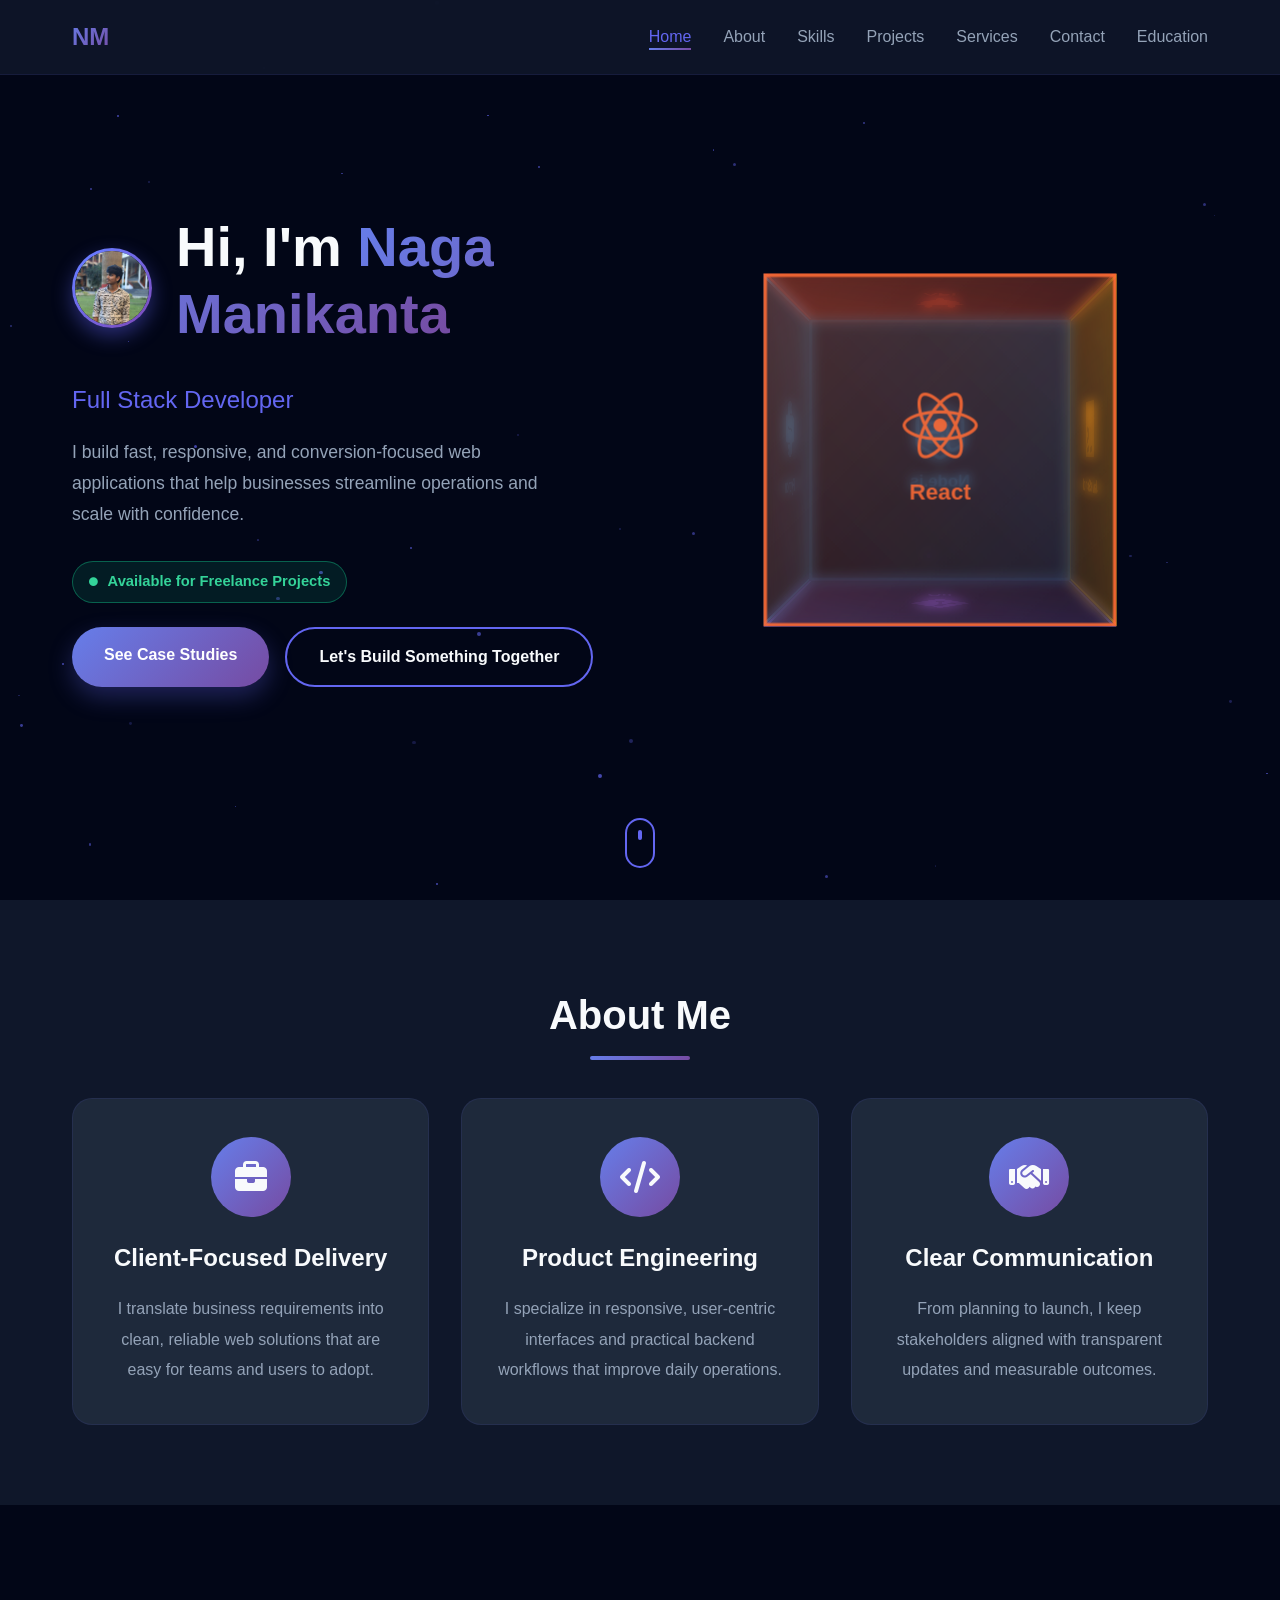
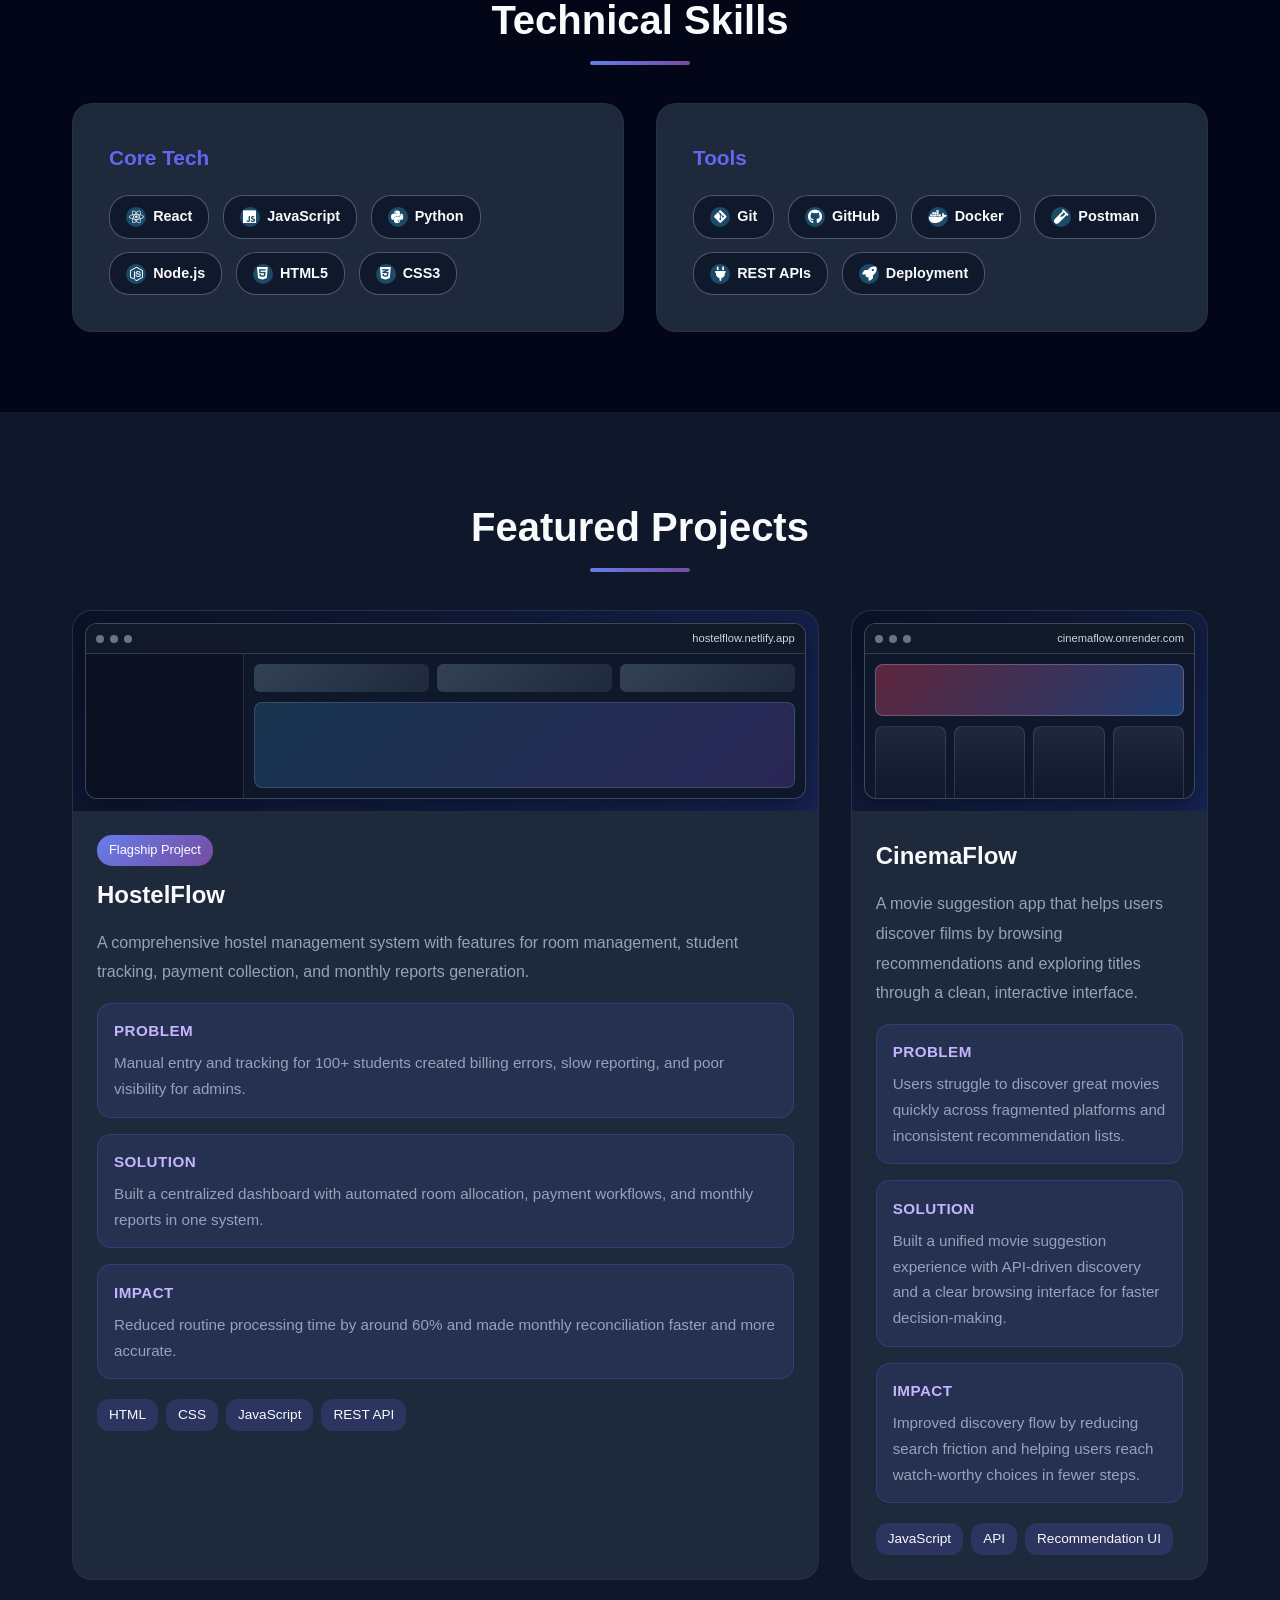
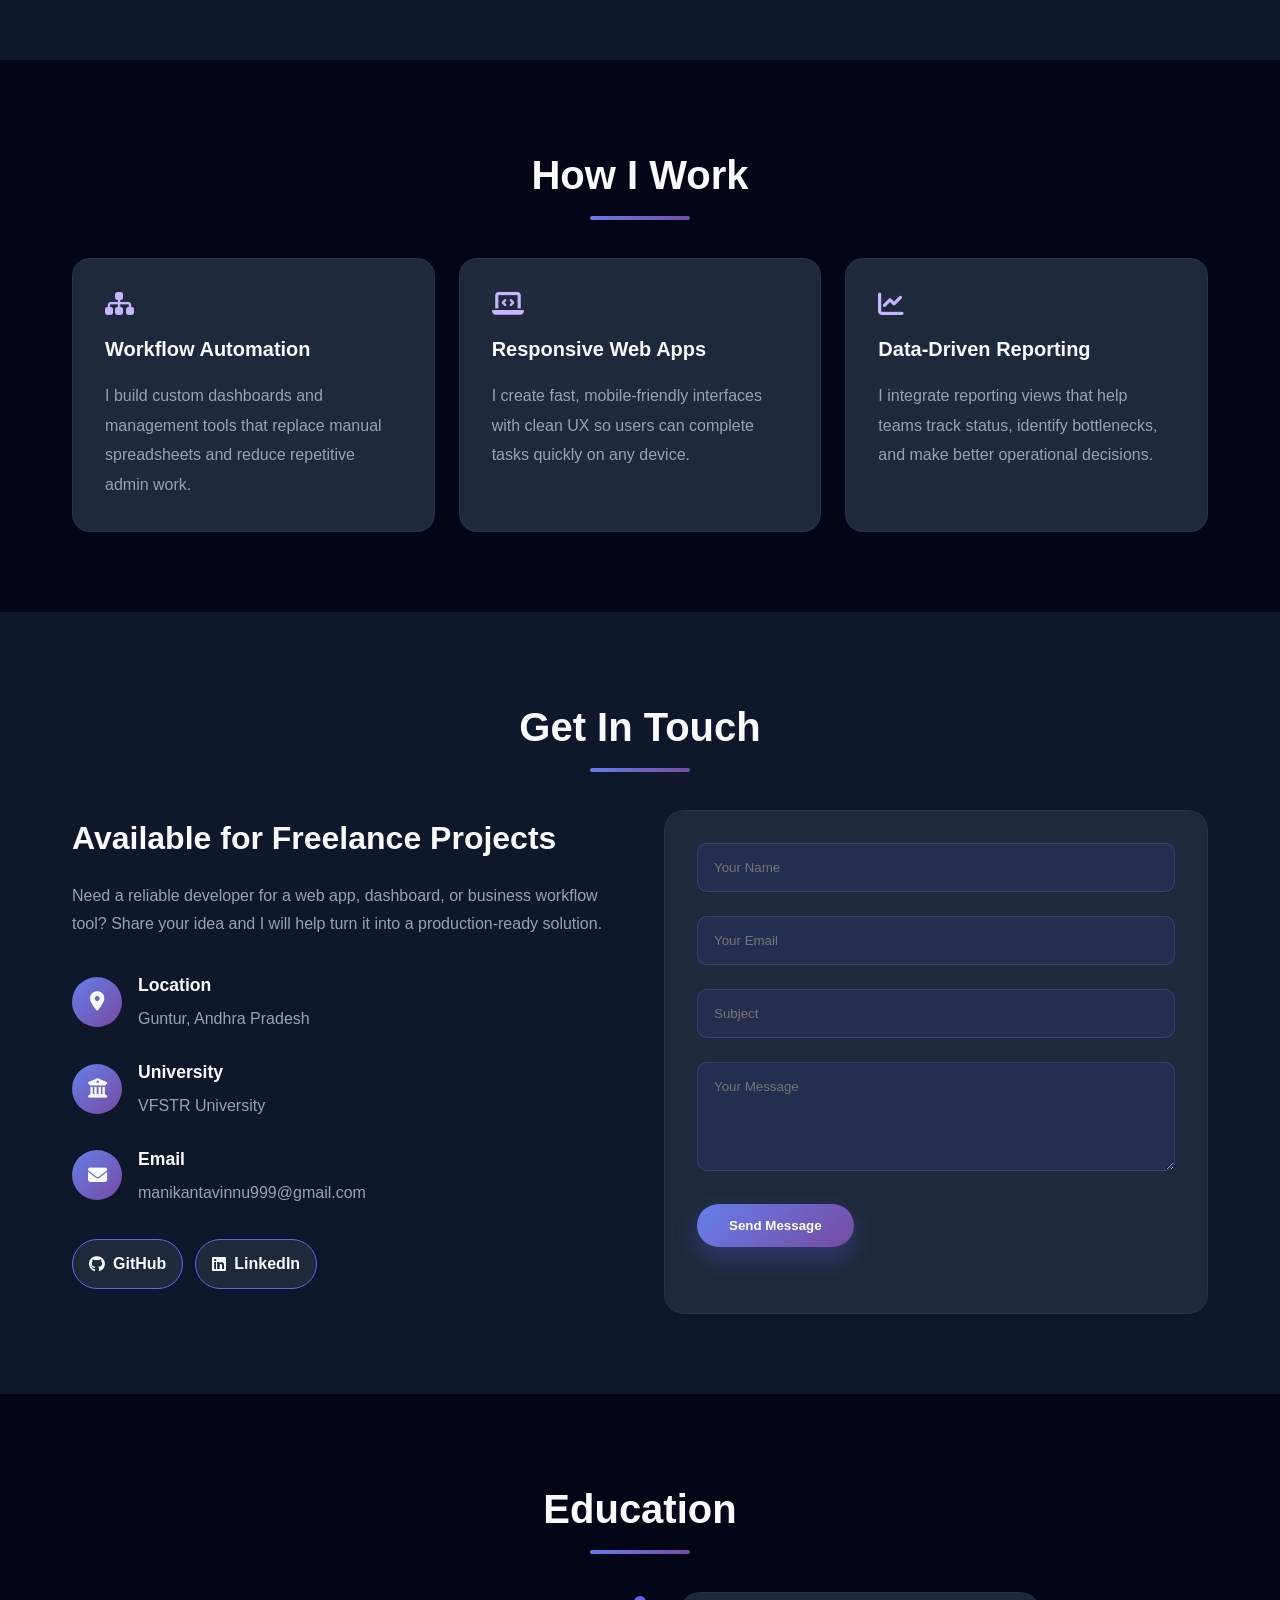
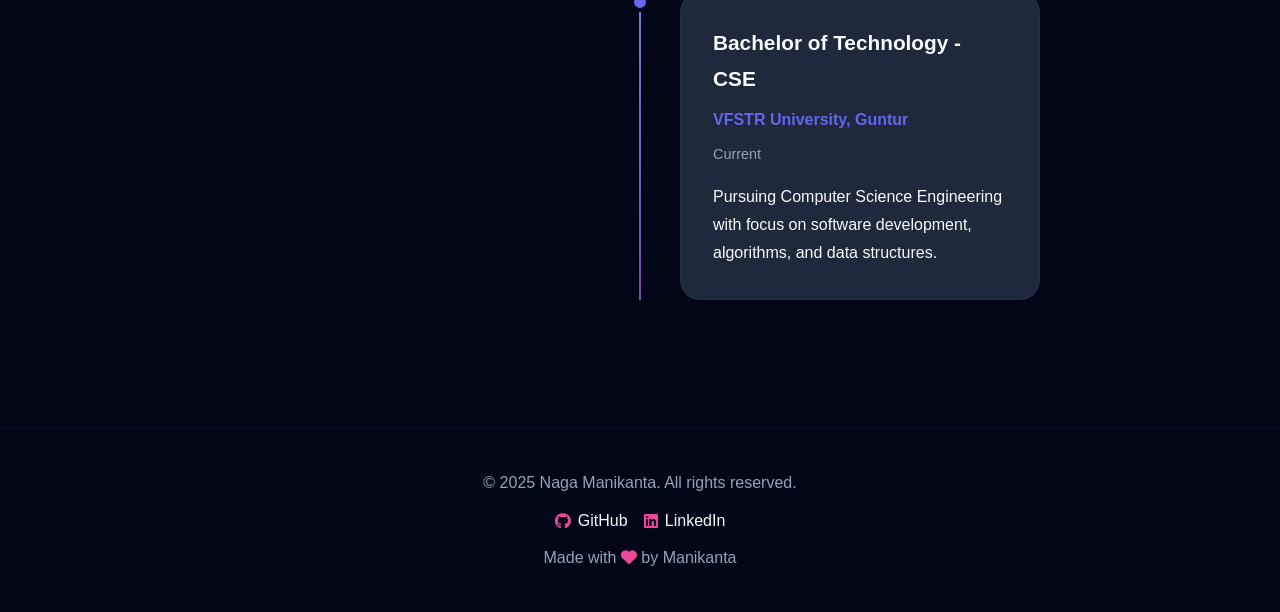
==== index.html @ 30051c1e "Polish logo branding and streamline education details" ====
<!DOCTYPE html>
<html lang="en">
<head>
    <meta charset="UTF-8">
    <meta name="viewport" content="width=device-width, initial-scale=1.0">
    <title>Naga Manikanta - Portfolio</title>
    <link rel="stylesheet" href="style.css">
    <link rel="stylesheet" href="https://cdnjs.cloudflare.com/ajax/libs/font-awesome/6.4.0/css/all.min.css">
</head>
<body>
    <!-- Navigation -->
    <nav class="navbar">
        <div class="nav-container">
            <div class="logo">
                <span class="logo-text">NM</span>
            </div>
            <ul class="nav-menu">
                <li><a href="#home" class="nav-link">Home</a></li>
                <li><a href="#about" class="nav-link">About</a></li>
                <li><a href="#skills" class="nav-link">Skills</a></li>
                <li><a href="#projects" class="nav-link">Projects</a></li>
                <li><a href="#services" class="nav-link">Services</a></li>
                <li><a href="#contact" class="nav-link">Contact</a></li>
                <li><a href="#education" class="nav-link">Education</a></li>
            </ul>
            <div class="hamburger">
                <span></span>
                <span></span>
                <span></span>
            </div>
        </div>
    </nav>

    <!-- Hero Section -->
    <section id="home" class="hero">
        <div class="hero-container">
            <div class="hero-content">
                <div class="hero-title-wrapper">
                    <img src="img prfl.jpg" alt="Naga Manikanta" class="profile-img-small">
                    <h1 class="hero-title" data-text="Hi, I'm Naga Manikanta">
                        Hi, I'm <span class="gradient-text">Naga Manikanta</span>
                    </h1>
                </div>
                <p class="hero-subtitle">Full Stack Developer</p>
                <p class="hero-description">
                    I build fast, responsive, and conversion-focused web applications that help businesses streamline operations and scale with confidence.
                </p>
                <div class="availability-pill">
                    <i class="fas fa-circle"></i>
                    <span>Available for Freelance Projects</span>
                </div>
                <div class="hero-buttons">
                    <a href="#projects" class="btn btn-primary">See Case Studies</a>
                    <a href="#contact" class="btn btn-secondary">Let's Build Something Together</a>
                </div>
            </div>
            <div class="hero-visual">
                <div class="floating-cube">
                    <div class="cube">
                        <div class="face front">
                            <i class="fab fa-react"></i>
                            <span>React</span>
                        </div>
                        <div class="face back">
                            <i class="fab fa-node-js"></i>
                            <span>Node.js</span>
                        </div>
                        <div class="face right">
                            <i class="fab fa-js"></i>
                            <span>JavaScript</span>
                        </div>
                        <div class="face left">
                            <i class="fab fa-python"></i>
                            <span>Python</span>
                        </div>
                        <div class="face top">
                            <i class="fas fa-plug"></i>
                            <span>API</span>
                        </div>
                        <div class="face bottom">
                            <i class="fab fa-git-alt"></i>
                            <span>Git</span>
                        </div>
                    </div>
                </div>
            </div>
        </div>
        <div class="scroll-indicator">
            <div class="mouse">
                <div class="wheel"></div>
            </div>
        </div>
    </section>

    <!-- About Section -->
    <section id="about" class="about">
        <div class="container">
            <h2 class="section-title">About Me</h2>
            <div class="about-content">
                <div class="about-card">
                    <div class="card-icon">
                        <i class="fas fa-briefcase"></i>
                    </div>
                    <h3>Client-Focused Delivery</h3>
                    <p>I translate business requirements into clean, reliable web solutions that are easy for teams and users to adopt.</p>
                </div>
                <div class="about-card">
                    <div class="card-icon">
                        <i class="fas fa-code"></i>
                    </div>
                    <h3>Product Engineering</h3>
                    <p>I specialize in responsive, user-centric interfaces and practical backend workflows that improve daily operations.</p>
                </div>
                <div class="about-card">
                    <div class="card-icon">
                        <i class="fas fa-handshake"></i>
                    </div>
                    <h3>Clear Communication</h3>
                    <p>From planning to launch, I keep stakeholders aligned with transparent updates and measurable outcomes.</p>
                </div>
            </div>
        </div>
    </section>

    <!-- Skills Section -->
    <section id="skills" class="skills">
        <div class="container">
            <h2 class="section-title">Technical Skills</h2>
            <div class="skills-grid">
                <div class="skill-category">
                    <h3 class="category-title">Core Tech</h3>
                    <div class="tech-tags skill-stack">
                        <span class="tech-tag"><i class="fab fa-react"></i> React</span>
                        <span class="tech-tag"><i class="fab fa-js"></i> JavaScript</span>
                        <span class="tech-tag"><i class="fab fa-python"></i> Python</span>
                        <span class="tech-tag"><i class="fab fa-node-js"></i> Node.js</span>
                        <span class="tech-tag"><i class="fab fa-html5"></i> HTML5</span>
                        <span class="tech-tag"><i class="fab fa-css3-alt"></i> CSS3</span>
                    </div>
                </div>

                <div class="skill-category">
                    <h3 class="category-title">Tools</h3>
                    <div class="tech-tags skill-stack">
                        <span class="tech-tag"><i class="fab fa-git-alt"></i> Git</span>
                        <span class="tech-tag"><i class="fab fa-github"></i> GitHub</span>
                        <span class="tech-tag"><i class="fab fa-docker"></i> Docker</span>
                        <span class="tech-tag"><i class="fas fa-vial"></i> Postman</span>
                        <span class="tech-tag"><i class="fas fa-plug"></i> REST APIs</span>
                        <span class="tech-tag"><i class="fas fa-rocket"></i> Deployment</span>
                    </div>
                </div>
            </div>
        </div>
    </section>

    <!-- Projects Section -->
    <section id="projects" class="projects">
        <div class="container">
            <h2 class="section-title">Featured Projects</h2>
            <div class="projects-grid">
                <!-- Main Project -->
                <div class="project-card featured">
                    <div class="project-image">
                        <div class="project-mockup hostelflow-mockup" aria-hidden="true">
                            <div class="mockup-topbar">
                                <span></span><span></span><span></span>
                                <div class="mockup-url">hostelflow.netlify.app</div>
                            </div>
                            <div class="mockup-body">
                                <div class="mockup-sidebar"></div>
                                <div class="mockup-content">
                                    <div class="mockup-cards-row">
                                        <div class="mockup-card"></div>
                                        <div class="mockup-card"></div>
                                        <div class="mockup-card"></div>
                                    </div>
                                    <div class="mockup-chart"></div>
                                </div>
                            </div>
                        </div>
                        <div class="project-overlay">
                            <a href="https://github.com/Manikaanta999/Hostelflow" target="_blank" rel="noopener noreferrer" class="project-link">
                                <i class="fab fa-github"></i> View Code
                            </a>
                            <a href="hostelflow-project.html" class="project-link">
                                <i class="fas fa-external-link-alt"></i> Project Page
                            </a>
                        </div>
                    </div>
                    <div class="project-content">
                        <span class="project-badge">Flagship Project</span>
                        <h3>HostelFlow</h3>
                        <p>A comprehensive hostel management system with features for room management, student tracking, payment collection, and monthly reports generation.</p>
                        <div class="case-study">
                            <div class="case-study-item">
                                <h4>Problem</h4>
                                <p>Manual entry and tracking for 100+ students created billing errors, slow reporting, and poor visibility for admins.</p>
                            </div>
                            <div class="case-study-item">
                                <h4>Solution</h4>
                                <p>Built a centralized dashboard with automated room allocation, payment workflows, and monthly reports in one system.</p>
                            </div>
                            <div class="case-study-item">
                                <h4>Impact</h4>
                                <p>Reduced routine processing time by around 60% and made monthly reconciliation faster and more accurate.</p>
                            </div>
                        </div>
                        <div class="project-tech">
                            <span>HTML</span>
                            <span>CSS</span>
                            <span>JavaScript</span>
                            <span>REST API</span>
                        </div>
                    </div>
                </div>

                <div class="project-card">
                    <div class="project-image">
                        <div class="project-mockup cinemaflow-mockup" aria-hidden="true">
                            <div class="mockup-topbar">
                                <span></span><span></span><span></span>
                                <div class="mockup-url">cinemaflow.onrender.com</div>
                            </div>
                            <div class="mockup-body movie-layout">
                                <div class="movie-banner"></div>
                                <div class="movie-grid">
                                    <div class="movie-tile"></div>
                                    <div class="movie-tile"></div>
                                    <div class="movie-tile"></div>
                                    <div class="movie-tile"></div>
                                </div>
                            </div>
                        </div>
                        <div class="project-overlay">
                            <a href="cinemaflow-project.html" class="project-link">
                                <i class="fas fa-external-link-alt"></i> Project Page
                            </a>
                        </div>
                    </div>
                    <div class="project-content">
                        <h3>CinemaFlow</h3>
                        <p>A movie suggestion app that helps users discover films by browsing recommendations and exploring titles through a clean, interactive interface.</p>
                            <div class="case-study">
                                <div class="case-study-item">
                                    <h4>Problem</h4>
                                    <p>Users struggle to discover great movies quickly across fragmented platforms and inconsistent recommendation lists.</p>
                                </div>
                                <div class="case-study-item">
                                    <h4>Solution</h4>
                                    <p>Built a unified movie suggestion experience with API-driven discovery and a clear browsing interface for faster decision-making.</p>
                                </div>
                                <div class="case-study-item">
                                    <h4>Impact</h4>
                                    <p>Improved discovery flow by reducing search friction and helping users reach watch-worthy choices in fewer steps.</p>
                                </div>
                            </div>
                        <div class="project-tech">
                            <span>JavaScript</span>
                            <span>API</span>
                            <span>Recommendation UI</span>
                        </div>
                    </div>
                </div>
            </div>
        </div>
    </section>

    <!-- Services Section -->
    <section id="services" class="services">
        <div class="container">
            <h2 class="section-title">How I Work</h2>
            <div class="services-grid">
                <div class="service-card">
                    <i class="fas fa-sitemap"></i>
                    <h3>Workflow Automation</h3>
                    <p>I build custom dashboards and management tools that replace manual spreadsheets and reduce repetitive admin work.</p>
                </div>
                <div class="service-card">
                    <i class="fas fa-laptop-code"></i>
                    <h3>Responsive Web Apps</h3>
                    <p>I create fast, mobile-friendly interfaces with clean UX so users can complete tasks quickly on any device.</p>
                </div>
                <div class="service-card">
                    <i class="fas fa-chart-line"></i>
                    <h3>Data-Driven Reporting</h3>
                    <p>I integrate reporting views that help teams track status, identify bottlenecks, and make better operational decisions.</p>
                </div>
            </div>
        </div>
    </section>

    <!-- Contact Section -->
    <section id="contact" class="contact">
        <div class="container">
            <h2 class="section-title">Get In Touch</h2>
            <div class="contact-content">
                <div class="contact-info">
                    <h3>Available for Freelance Projects</h3>
                    <p>Need a reliable developer for a web app, dashboard, or business workflow tool? Share your idea and I will help turn it into a production-ready solution.</p>
                    <div class="contact-items">
                        <div class="contact-item">
                            <i class="fas fa-map-marker-alt"></i>
                            <div>
                                <h4>Location</h4>
                                <p>Guntur, Andhra Pradesh</p>
                            </div>
                        </div>
                        <div class="contact-item">
                            <i class="fas fa-university"></i>
                            <div>
                                <h4>University</h4>
                                <p>VFSTR University</p>
                            </div>
                        </div>
                        <div class="contact-item">
                            <i class="fas fa-envelope"></i>
                            <div>
                                <h4>Email</h4>
                                <p>manikantavinnu999@gmail.com</p>
                            </div>
                        </div>
                    </div>
                    <div class="social-links">
                        <a href="https://github.com/Manikaanta999/" target="_blank" rel="noopener noreferrer" class="social-link" aria-label="GitHub profile">
                            <i class="fab fa-github"></i><span>GitHub</span>
                        </a>
                        <a href="https://www.linkedin.com/in/naga-manikanta-nallabothula-577647229/" target="_blank" rel="noopener noreferrer" class="social-link" aria-label="LinkedIn profile">
                            <i class="fab fa-linkedin"></i><span>LinkedIn</span>
                        </a>
                    </div>
                </div>
                <div class="contact-form">
                    <form id="contactForm">
                        <div class="form-group">
                            <input type="text" placeholder="Your Name" required>
                        </div>
                        <div class="form-group">
                            <input type="email" placeholder="Your Email" required>
                        </div>
                        <div class="form-group">
                            <input type="text" placeholder="Subject" required>
                        </div>
                        <div class="form-group">
                            <textarea placeholder="Your Message" rows="5" required></textarea>
                        </div>
                        <button type="submit" class="btn btn-primary">Send Message</button>
                        <p id="formStatus" class="form-status" aria-live="polite"></p>
                    </form>
                </div>
            </div>
        </div>
    </section>

    <!-- Education Section -->
    <section id="education" class="education">
        <div class="container">
            <h2 class="section-title">Education</h2>
            <div class="timeline">
                <div class="timeline-item">
                    <div class="timeline-dot"></div>
                    <div class="timeline-content">
                        <div class="timeline-card">
                            <h3>Bachelor of Technology - CSE</h3>
                            <h4>VFSTR University, Guntur</h4>
                            <p class="timeline-date">Current</p>
                            <p>Pursuing Computer Science Engineering with focus on software development, algorithms, and data structures.</p>
                        </div>
                    </div>
                </div>
            </div>
        </div>
    </section>

    <!-- Footer -->
    <footer class="footer">
        <div class="container">
            <p>&copy; 2025 Naga Manikanta. All rights reserved.</p>
            <div class="footer-links">
                <a href="https://github.com/Manikaanta999/" target="_blank" rel="noopener noreferrer" aria-label="GitHub profile">
                    <i class="fab fa-github"></i><span>GitHub</span>
                </a>
                <a href="https://www.linkedin.com/in/naga-manikanta-nallabothula-577647229/" target="_blank" rel="noopener noreferrer" aria-label="LinkedIn profile">
                    <i class="fab fa-linkedin"></i><span>LinkedIn</span>
                </a>
            </div>
            <p>Made with <i class="fas fa-heart"></i> by Manikanta</p>
        </div>
    </footer>

    <!-- Floating Particles Background -->
    <div class="particles" id="particles"></div>

    <script src="script.js"></script>
</body>
</html>
---- style.css ----
/* Reset and Base Styles */
* {
    margin: 0;
    padding: 0;
    box-sizing: border-box;
}

:root {
    --primary-color: #6366f1;
    --secondary-color: #8b5cf6;
    --accent-color: #ec4899;
    --bg-dark: #0f172a;
    --bg-darker: #020617;
    --text-light: #f8fafc;
    --text-gray: #94a3b8;
    --card-bg: #1e293b;
    --gradient: linear-gradient(135deg, #667eea 0%, #764ba2 100%);
}

html {
    scroll-behavior: smooth;
}

body {
    font-family: 'Segoe UI', Tahoma, Geneva, Verdana, sans-serif;
    background-color: var(--bg-darker);
    color: var(--text-light);
    line-height: 1.75;
    overflow-x: hidden;
}

.container {
    max-width: 1200px;
    margin: 0 auto;
    padding: 0 2rem;
}

/* Navigation */
.navbar {
    position: fixed;
    top: 0;
    left: 0;
    right: 0;
    background: rgba(15, 23, 42, 0.9);
    backdrop-filter: blur(10px);
    z-index: 1000;
    padding: 1rem 0;
    border-bottom: 1px solid rgba(99, 102, 241, 0.1);
}

.nav-container {
    max-width: 1200px;
    margin: 0 auto;
    padding: 0 2rem;
    display: flex;
    justify-content: space-between;
    align-items: center;
}

.logo {
    font-size: 1.5rem;
    font-weight: bold;
    cursor: pointer;
}

.logo-text {
    background: var(--gradient);
    -webkit-background-clip: text;
    -webkit-text-fill-color: transparent;
    background-clip: text;
    transition: filter 0.3s ease, transform 0.3s ease;
    display: inline-block;
}

.logo:hover .logo-text {
    transform: translateY(-1px) scale(1.04);
    filter: drop-shadow(0 6px 14px rgba(99, 102, 241, 0.35));
}

.nav-menu {
    display: flex;
    list-style: none;
    gap: 2rem;
}

.nav-link {
    color: var(--text-gray);
    text-decoration: none;
    font-weight: 500;
    transition: color 0.3s;
    position: relative;
}

.nav-link::after {
    content: '';
    position: absolute;
    bottom: -5px;
    left: 0;
    width: 0;
    height: 2px;
    background: var(--gradient);
    transition: width 0.3s;
}

.nav-link:hover {
    color: var(--text-light);
}

.nav-link:hover::after {
    width: 100%;
}

.hamburger {
    display: none;
    flex-direction: column;
    cursor: pointer;
    gap: 5px;
}

.hamburger span {
    width: 25px;
    height: 3px;
    background: var(--text-light);
    transition: 0.3s;
}

/* Hero Section */
.hero {
    min-height: 100vh;
    display: flex;
    align-items: center;
    justify-content: center;
    padding-top: 80px;
    position: relative;
}

.hero-container {
    display: grid;
    grid-template-columns: 1fr 1fr;
    gap: 4rem;
    align-items: center;
    max-width: 1200px;
    margin: 0 auto;
    padding: 0 2rem;
}

.hero-content {
    z-index: 1;
}

.hero-title {
    font-size: 3.5rem;
    font-weight: 800;
    line-height: 1.2;
    margin-bottom: 1rem;
}

.gradient-text {
    background: var(--gradient);
    -webkit-background-clip: text;
    -webkit-text-fill-color: transparent;
    background-clip: text;
}

.hero-subtitle {
    font-size: 1.5rem;
    color: var(--primary-color);
    margin-bottom: 1rem;
}

.hero-description {
    font-size: 1.1rem;
    color: var(--text-gray);
    margin-bottom: 2rem;
    max-width: 500px;
}

.availability-pill {
    display: inline-flex;
    align-items: center;
    gap: 0.6rem;
    padding: 0.45rem 1rem;
    border-radius: 999px;
    border: 1px solid rgba(16, 185, 129, 0.45);
    background: rgba(16, 185, 129, 0.12);
    color: #34d399;
    font-size: 0.92rem;
    font-weight: 600;
    margin-bottom: 1.5rem;
}

.availability-pill i {
    font-size: 0.55rem;
}

.hero-buttons {
    display: flex;
    gap: 1rem;
}

.btn {
    padding: 0.875rem 2rem;
    border-radius: 50px;
    text-decoration: none;
    font-weight: 600;
    transition: all 0.3s;
    display: inline-block;
    border: none;
    cursor: pointer;
}

.btn-primary {
    background: var(--gradient);
    color: white;
    box-shadow: 0 10px 25px rgba(99, 102, 241, 0.3);
}

.btn-primary:hover {
    transform: translateY(-2px);
    box-shadow: 0 15px 35px rgba(99, 102, 241, 0.4);
}

.btn-secondary {
    background: transparent;
    color: var(--text-light);
    border: 2px solid var(--primary-color);
}

.btn-secondary:hover {
    background: var(--primary-color);
    transform: translateY(-2px);
}

/* Small Profile Image beside name */
.hero-title-wrapper {
    display: flex;
    align-items: center;
    gap: 1.5rem;
    margin-bottom: 1rem;
}

.profile-img-small {
    width: 80px;
    height: 80px;
    border-radius: 50%;
    border: 3px solid transparent;
    background: linear-gradient(var(--bg-darker), var(--bg-darker)) padding-box,
                linear-gradient(135deg, #667eea 0%, #764ba2 100%) border-box;
    box-shadow: 0 8px 20px rgba(99, 102, 241, 0.4);
    object-fit: cover;
    object-position: center;
    /* Image quality enhancement */
    image-rendering: -webkit-optimize-contrast;
    -webkit-backface-visibility: hidden;
    backface-visibility: hidden;
    filter: contrast(1.1) brightness(1.05) saturate(1.1);
    flex-shrink: 0;
}

/* 3D Cube Animation */
.hero-visual {
    display: flex;
    justify-content: center;
    align-items: center;
    position: relative;
    flex-direction: column;
}

.floating-cube {
    perspective: 1000px;
    width: 300px;
    height: 300px;
}

.cube {
    width: 100%;
    height: 100%;
    position: relative;
    transform-style: preserve-3d;
    animation: rotateCube 20s infinite linear;
}

.face {
    position: absolute;
    width: 300px;
    height: 300px;
    border: 3px solid;
    backdrop-filter: blur(5px);
    display: flex;
    flex-direction: column;
    align-items: center;
    justify-content: center;
    font-size: 3rem;
    opacity: 0.9;
    gap: 0.5rem;
}

.face i {
    font-size: 4rem;
}

.face span {
    font-size: 1.2rem;
    font-weight: 600;
}

/* Colorful cube faces */
.front {
    transform: rotateY(0deg) translateZ(150px);
    background: linear-gradient(135deg, rgba(255, 107, 53, 0.3), rgba(255, 107, 53, 0.1));
    border-color: #ff6b35;
    color: #ff6b35;
}

.back {
    transform: rotateY(180deg) translateZ(150px);
    background: linear-gradient(135deg, rgba(41, 128, 185, 0.3), rgba(41, 128, 185, 0.1));
    border-color: #2980b9;
    color: #3498db;
}

.right {
    transform: rotateY(90deg) translateZ(150px);
    background: linear-gradient(135deg, rgba(241, 196, 15, 0.3), rgba(241, 196, 15, 0.1));
    border-color: #f1c40f;
    color: #f39c12;
}

.left {
    transform: rotateY(-90deg) translateZ(150px);
    background: linear-gradient(135deg, rgba(52, 152, 219, 0.3), rgba(52, 152, 219, 0.1));
    border-color: #3498db;
    color: #2980b9;
}

.top {
    transform: rotateX(90deg) translateZ(150px);
    background: linear-gradient(135deg, rgba(231, 76, 60, 0.3), rgba(231, 76, 60, 0.1));
    border-color: #e74c3c;
    color: #c0392b;
}

.bottom {
    transform: rotateX(-90deg) translateZ(150px);
    background: linear-gradient(135deg, rgba(99, 102, 241, 0.3), rgba(99, 102, 241, 0.1));
    border-color: #6366f1;
    color: #8b5cf6;
}

@keyframes rotateCube {
    from { transform: rotateX(0deg) rotateY(0deg); }
    to { transform: rotateX(360deg) rotateY(360deg); }
}

/* Scroll Indicator */
.scroll-indicator {
    position: absolute;
    bottom: 2rem;
    left: 50%;
    transform: translateX(-50%);
    z-index: 1;
}

.mouse {
    width: 30px;
    height: 50px;
    border: 2px solid var(--primary-color);
    border-radius: 20px;
    position: relative;
}

.wheel {
    width: 4px;
    height: 10px;
    background: var(--primary-color);
    border-radius: 2px;
    position: absolute;
    top: 10px;
    left: 50%;
    transform: translateX(-50%);
    animation: scroll 1.5s infinite;
}

@keyframes scroll {
    0%, 100% { opacity: 0; top: 10px; }
    50% { opacity: 1; top: 20px; }
}

/* Section Styles */
section {
    padding: 5rem 0;
    scroll-margin-top: 95px;
}

.section-title {
    font-size: 2.5rem;
    text-align: center;
    margin-bottom: 3rem;
    position: relative;
}

.section-title::after {
    content: '';
    position: absolute;
    bottom: -10px;
    left: 50%;
    transform: translateX(-50%);
    width: 100px;
    height: 4px;
    background: var(--gradient);
    border-radius: 2px;
}

/* About Section */
.about {
    background: var(--bg-dark);
}

.about-content {
    display: grid;
    grid-template-columns: repeat(auto-fit, minmax(280px, 1fr));
    gap: 2rem;
}

.about-card {
    background: var(--card-bg);
    padding: 2.4rem 2.2rem;
    border-radius: 20px;
    text-align: center;
    transition: transform 0.3s, box-shadow 0.3s;
    border: 1px solid rgba(99, 102, 241, 0.1);
}

.about-card:hover {
    transform: translateY(-10px);
    box-shadow: 0 20px 40px rgba(99, 102, 241, 0.2);
}

.card-icon {
    width: 80px;
    height: 80px;
    margin: 0 auto 1.5rem;
    background: var(--gradient);
    border-radius: 50%;
    display: flex;
    align-items: center;
    justify-content: center;
    font-size: 2rem;
}

.about-card h3 {
    font-size: 1.5rem;
    margin-bottom: 1.2rem;
    line-height: 1.4;
}

.about-card p {
    color: var(--text-gray);
    line-height: 1.9;
}

/* Skills Section */
.skills-grid {
    display: grid;
    grid-template-columns: repeat(auto-fit, minmax(300px, 1fr));
    gap: 2rem;
}

.skill-category {
    background: var(--card-bg);
    padding: 2.25rem;
    border-radius: 20px;
    border: 1px solid rgba(99, 102, 241, 0.1);
}

.category-title {
    font-size: 1.3rem;
    margin-bottom: 1.2rem;
    color: var(--primary-color);
}

.skill-item {
    margin-bottom: 1.5rem;
}

.skill-info {
    display: flex;
    justify-content: space-between;
    margin-bottom: 0.5rem;
    font-size: 0.95rem;
}

.skill-bar {
    height: 8px;
    background: rgba(99, 102, 241, 0.2);
    border-radius: 10px;
    overflow: hidden;
}

.skill-progress {
    height: 100%;
    background: var(--gradient);
    border-radius: 10px;
    transition: width 1s ease;
}

.skill-stack {
    margin-top: 0;
}

.tech-tags {
    display: flex;
    flex-wrap: wrap;
    gap: 0.85rem;
    margin-top: 1rem;
}

.tech-tag {
    padding: 0.5rem 1rem;
    background: rgba(15, 23, 42, 0.88);
    border: 1px solid rgba(148, 163, 184, 0.45);
    border-radius: 20px;
    display: inline-flex;
    align-items: center;
    gap: 0.45rem;
    font-size: 0.9rem;
    color: #f8fafc;
    font-weight: 600;
}

.tech-tag i {
    color: #ffffff;
    width: 1.25rem;
    height: 1.25rem;
    display: inline-flex;
    align-items: center;
    justify-content: center;
    border-radius: 999px;
    background: rgba(56, 189, 248, 0.3);
}

/* Projects Section */
.projects {
    background: var(--bg-dark);
}

.projects-grid {
    display: grid;
    grid-template-columns: repeat(auto-fit, minmax(300px, 1fr));
    gap: 2rem;
}

.project-card {
    background: var(--card-bg);
    border-radius: 20px;
    overflow: hidden;
    transition: transform 0.3s, box-shadow 0.3s;
    border: 1px solid rgba(99, 102, 241, 0.1);
}

.project-card.featured {
    grid-column: span 2;
}

.project-card:hover {
    transform: translateY(-10px);
    box-shadow: 0 20px 40px rgba(99, 102, 241, 0.3);
}

.project-image {
    height: 200px;
    background: linear-gradient(145deg, #0b1224 0%, #172554 100%);
    position: relative;
    overflow: hidden;
}

.project-mockup {
    position: absolute;
    inset: 12px;
    border-radius: 12px;
    overflow: hidden;
    border: 1px solid rgba(148, 163, 184, 0.35);
    background: #0f172a;
    box-shadow: 0 10px 24px rgba(2, 6, 23, 0.45);
}

.mockup-topbar {
    height: 30px;
    background: #111827;
    border-bottom: 1px solid rgba(148, 163, 184, 0.25);
    display: flex;
    align-items: center;
    gap: 6px;
    padding: 0 10px;
}

.mockup-topbar span {
    width: 8px;
    height: 8px;
    border-radius: 50%;
    background: #64748b;
}

.mockup-url {
    margin-left: auto;
    font-size: 0.7rem;
    color: #cbd5e1;
}

.mockup-body {
    height: calc(100% - 30px);
    display: flex;
}

.mockup-sidebar {
    width: 22%;
    background: #0b1120;
    border-right: 1px solid rgba(148, 163, 184, 0.2);
}

.mockup-content {
    flex: 1;
    padding: 10px;
}

.mockup-cards-row {
    display: grid;
    grid-template-columns: repeat(3, 1fr);
    gap: 8px;
    margin-bottom: 10px;
}

.mockup-card {
    height: 28px;
    border-radius: 6px;
    background: linear-gradient(135deg, #334155, #1e293b);
}

.mockup-chart {
    height: calc(100% - 38px);
    border-radius: 8px;
    background: linear-gradient(135deg, rgba(56, 189, 248, 0.18), rgba(139, 92, 246, 0.22));
    border: 1px solid rgba(148, 163, 184, 0.25);
}

.movie-layout {
    display: block;
    padding: 10px;
}

.movie-banner {
    height: 52px;
    border-radius: 8px;
    margin-bottom: 10px;
    background: linear-gradient(135deg, rgba(244, 63, 94, 0.35), rgba(59, 130, 246, 0.35));
    border: 1px solid rgba(248, 250, 252, 0.22);
}

.movie-grid {
    display: grid;
    grid-template-columns: repeat(4, 1fr);
    gap: 8px;
}

.movie-tile {
    height: 78px;
    border-radius: 8px;
    background: linear-gradient(180deg, #1e293b, #0f172a);
    border: 1px solid rgba(148, 163, 184, 0.2);
}

.project-overlay {
    position: absolute;
    inset: 0;
    background: rgba(0, 0, 0, 0.8);
    display: flex;
    align-items: center;
    justify-content: center;
    gap: 1rem;
    opacity: 0;
    transition: opacity 0.3s;
}

.project-card:hover .project-overlay {
    opacity: 1;
}

.project-link {
    padding: 0.75rem 1.5rem;
    background: var(--primary-color);
    color: white;
    text-decoration: none;
    border-radius: 25px;
    font-size: 0.9rem;
    transition: transform 0.3s;
}

.project-link:hover {
    transform: scale(1.05);
}

.project-content {
    padding: 1.5rem;
}

.project-badge {
    display: inline-block;
    padding: 0.25rem 0.75rem;
    background: var(--gradient);
    color: white;
    border-radius: 15px;
    font-size: 0.8rem;
    margin-bottom: 0.5rem;
}

.project-content h3 {
    font-size: 1.5rem;
    margin-bottom: 0.75rem;
}

.project-content p {
    color: var(--text-gray);
    margin-bottom: 1rem;
    line-height: 1.85;
}

.case-study {
    display: grid;
    gap: 1rem;
    margin-bottom: 1.25rem;
}

.case-study-item {
    background: rgba(99, 102, 241, 0.12);
    border: 1px solid rgba(99, 102, 241, 0.24);
    border-radius: 14px;
    padding: 0.9rem 1rem;
}

.case-study-item h4 {
    font-size: 0.95rem;
    letter-spacing: 0.03em;
    text-transform: uppercase;
    margin-bottom: 0.35rem;
    color: #c4b5fd;
}

.case-study-item p {
    margin-bottom: 0;
    font-size: 0.95rem;
    line-height: 1.7;
}

/* Services Section */
.services {
    background: var(--bg-darker);
}

.services-grid {
    display: grid;
    grid-template-columns: repeat(auto-fit, minmax(260px, 1fr));
    gap: 1.5rem;
}

.service-card {
    background: var(--card-bg);
    border: 1px solid rgba(99, 102, 241, 0.14);
    border-radius: 18px;
    padding: 2rem;
    transition: transform 0.3s, box-shadow 0.3s;
}

.service-card:hover {
    transform: translateY(-8px);
    box-shadow: 0 16px 30px rgba(99, 102, 241, 0.2);
}

.service-card i {
    font-size: 1.6rem;
    color: #c4b5fd;
    margin-bottom: 1rem;
}

.service-card h3 {
    margin-bottom: 0.85rem;
    font-size: 1.25rem;
}

.service-card p {
    color: var(--text-gray);
    line-height: 1.85;
}

.project-tech {
    display: flex;
    flex-wrap: wrap;
    gap: 0.5rem;
}

.project-tech span {
    padding: 0.25rem 0.75rem;
    background: rgba(99, 102, 241, 0.2);
    border-radius: 12px;
    font-size: 0.85rem;
}

/* Education Section */
.timeline {
    position: relative;
    max-width: 800px;
    margin: 0 auto;
}

.timeline::before {
    content: '';
    position: absolute;
    left: 50%;
    transform: translateX(-50%);
    width: 2px;
    height: 100%;
    background: var(--gradient);
}

.timeline-item {
    position: relative;
    margin-bottom: 3rem;
}

.timeline-dot {
    position: absolute;
    left: 50%;
    transform: translateX(-50%);
    width: 20px;
    height: 20px;
    background: var(--primary-color);
    border: 4px solid var(--bg-darker);
    border-radius: 50%;
    z-index: 1;
}

.timeline-content {
    width: calc(50% - 40px);
}

.timeline-item:nth-child(odd) .timeline-content {
    margin-left: auto;
}

.timeline-card {
    background: var(--card-bg);
    padding: 2rem;
    border-radius: 20px;
    border: 1px solid rgba(99, 102, 241, 0.1);
    transition: transform 0.3s;
}

.timeline-card:hover {
    transform: translateX(-10px);
}

.timeline-item:nth-child(odd) .timeline-card:hover {
    transform: translateX(10px);
}

.timeline-card h3 {
    font-size: 1.3rem;
    margin-bottom: 0.5rem;
}

.timeline-card h4 {
    color: var(--primary-color);
    margin-bottom: 0.5rem;
}

.timeline-date {
    color: var(--text-gray);
    font-size: 0.9rem;
    margin-bottom: 1rem;
}

/* Contact Section */
.contact {
    background: var(--bg-dark);
}

.contact-content {
    display: grid;
    grid-template-columns: 1fr 1fr;
    gap: 3rem;
}

.contact-info h3 {
    font-size: 2rem;
    margin-bottom: 1rem;
}

.contact-info p {
    color: var(--text-gray);
    margin-bottom: 2rem;
}

.contact-items {
    margin-bottom: 2rem;
}

.contact-item {
    display: flex;
    align-items: center;
    gap: 1rem;
    margin-bottom: 1.5rem;
}

.contact-item i {
    width: 50px;
    height: 50px;
    background: var(--gradient);
    border-radius: 50%;
    display: flex;
    align-items: center;
    justify-content: center;
    font-size: 1.2rem;
}

.contact-item h4 {
    font-size: 1.1rem;
    margin-bottom: 0.25rem;
}

.contact-item p {
    color: var(--text-gray);
    margin: 0;
}

.social-links {
    display: flex;
    gap: 0.75rem;
    flex-wrap: wrap;
}

.social-link {
    min-width: 50px;
    height: 50px;
    padding: 0 1rem;
    background: var(--card-bg);
    border: 1px solid var(--primary-color);
    border-radius: 999px;
    display: flex;
    align-items: center;
    justify-content: center;
    gap: 0.5rem;
    color: var(--text-light);
    font-size: 1rem;
    text-decoration: none;
    font-weight: 600;
    transition: all 0.3s;
}

.social-link:hover {
    background: var(--gradient);
    transform: translateY(-5px);
}

.contact-form {
    background: var(--card-bg);
    padding: 2rem;
    border-radius: 20px;
    border: 1px solid rgba(99, 102, 241, 0.1);
}

.form-status {
    min-height: 1.2rem;
    margin-top: 0.9rem;
    color: #34d399;
    font-size: 0.9rem;
    font-weight: 600;
}

.form-group {
    margin-bottom: 1.5rem;
}

.form-group input,
.form-group textarea {
    width: 100%;
    padding: 1rem;
    background: rgba(99, 102, 241, 0.1);
    border: 1px solid rgba(99, 102, 241, 0.3);
    border-radius: 10px;
    color: var(--text-light);
    font-family: inherit;
    transition: border-color 0.3s;
}

.form-group input:focus,
.form-group textarea:focus {
    outline: none;
    border-color: var(--primary-color);
}

.form-group textarea {
    resize: vertical;
}

/* Footer */
.footer {
    background: var(--bg-darker);
    padding: 2rem 0;
    text-align: center;
    border-top: 1px solid rgba(99, 102, 241, 0.1);
}

.footer p {
    color: var(--text-gray);
    margin: 0.5rem 0;
}

.footer-links {
    display: flex;
    justify-content: center;
    gap: 1rem;
    margin: 0.65rem 0 0.35rem;
}

.footer-links a {
    color: var(--text-light);
    text-decoration: none;
    border-bottom: 1px solid transparent;
    transition: border-color 0.3s, color 0.3s;
    display: inline-flex;
    align-items: center;
    gap: 0.45rem;
}

.footer-links a i {
    font-size: 1rem;
}

.footer-links a:hover {
    color: #c4b5fd;
    border-color: #c4b5fd;
}

.footer i {
    color: var(--accent-color);
}

/* Particles Background */
.particles {
    position: fixed;
    top: 0;
    left: 0;
    width: 100%;
    height: 100%;
    pointer-events: none;
    z-index: -1;
}

/* Project Showcase Pages */
.project-page-body {
    min-height: 100vh;
    background: var(--bg-darker);
}

.project-page {
    padding: 4rem 0;
}

.back-link {
    color: var(--text-gray);
    text-decoration: none;
    font-weight: 600;
    display: inline-flex;
    align-items: center;
    gap: 0.45rem;
    margin-bottom: 1.25rem;
}

.back-link:hover {
    color: var(--text-light);
}

.project-page-header {
    background: var(--card-bg);
    border: 1px solid rgba(99, 102, 241, 0.2);
    border-radius: 18px;
    padding: 2rem;
    margin-bottom: 1.5rem;
}

.project-page-header h1 {
    font-size: 2rem;
    margin-bottom: 0.75rem;
}

.project-page-header p {
    color: var(--text-gray);
    margin-bottom: 1.25rem;
}

.project-page-actions {
    display: flex;
    gap: 0.8rem;
    flex-wrap: wrap;
}

.live-preview-card {
    background: var(--card-bg);
    border: 1px solid rgba(99, 102, 241, 0.2);
    border-radius: 18px;
    overflow: hidden;
}

.preview-title {
    padding: 0.9rem 1rem;
    background: rgba(99, 102, 241, 0.2);
    border-bottom: 1px solid rgba(99, 102, 241, 0.2);
    font-weight: 600;
}

.live-preview-frame {
    width: 100%;
    height: 70vh;
    border: 0;
    background: #fff;
}

.preview-note {
    color: var(--text-gray);
    padding: 0.9rem 1rem 1rem;
    margin: 0;
    font-size: 0.92rem;
}

/* Responsive Design */
@media (max-width: 768px) {
    .hamburger {
        display: flex;
    }

    .nav-menu {
        position: fixed;
        left: -100%;
        top: 70px;
        flex-direction: column;
        background: rgba(15, 23, 42, 0.98);
        width: 100%;
        text-align: center;
        transition: 0.3s;
        padding: 2rem;
    }

    .nav-menu.active {
        left: 0;
    }

    .hero-container {
        grid-template-columns: 1fr;
        text-align: center;
    }

    .hero-title {
        font-size: 2.5rem;
    }

    .hero-visual {
        order: -1;
        margin-bottom: 2rem;
    }

    .profile-img-static {
        width: 250px;
        height: 250px;
    }

    .project-card.featured {
        grid-column: span 1;
    }

    .case-study {
        gap: 0.75rem;
    }

    .service-card {
        padding: 1.6rem;
    }

    .timeline::before {
        left: 20px;
    }

    .timeline-dot {
        left: 20px;
    }

    .timeline-content {
        width: calc(100% - 60px);
        margin-left: 60px !important;
    }

    .contact-content {
        grid-template-columns: 1fr;
    }

    .live-preview-frame {
        height: 65vh;
    }
}

@media (max-width: 480px) {
    .hero-title {
        font-size: 2rem;
    }

    .section-title {
        font-size: 2rem;
    }

    .hero-buttons {
        flex-direction: column;
    }

    .footer-links {
        flex-direction: column;
        gap: 0.35rem;
    }
}
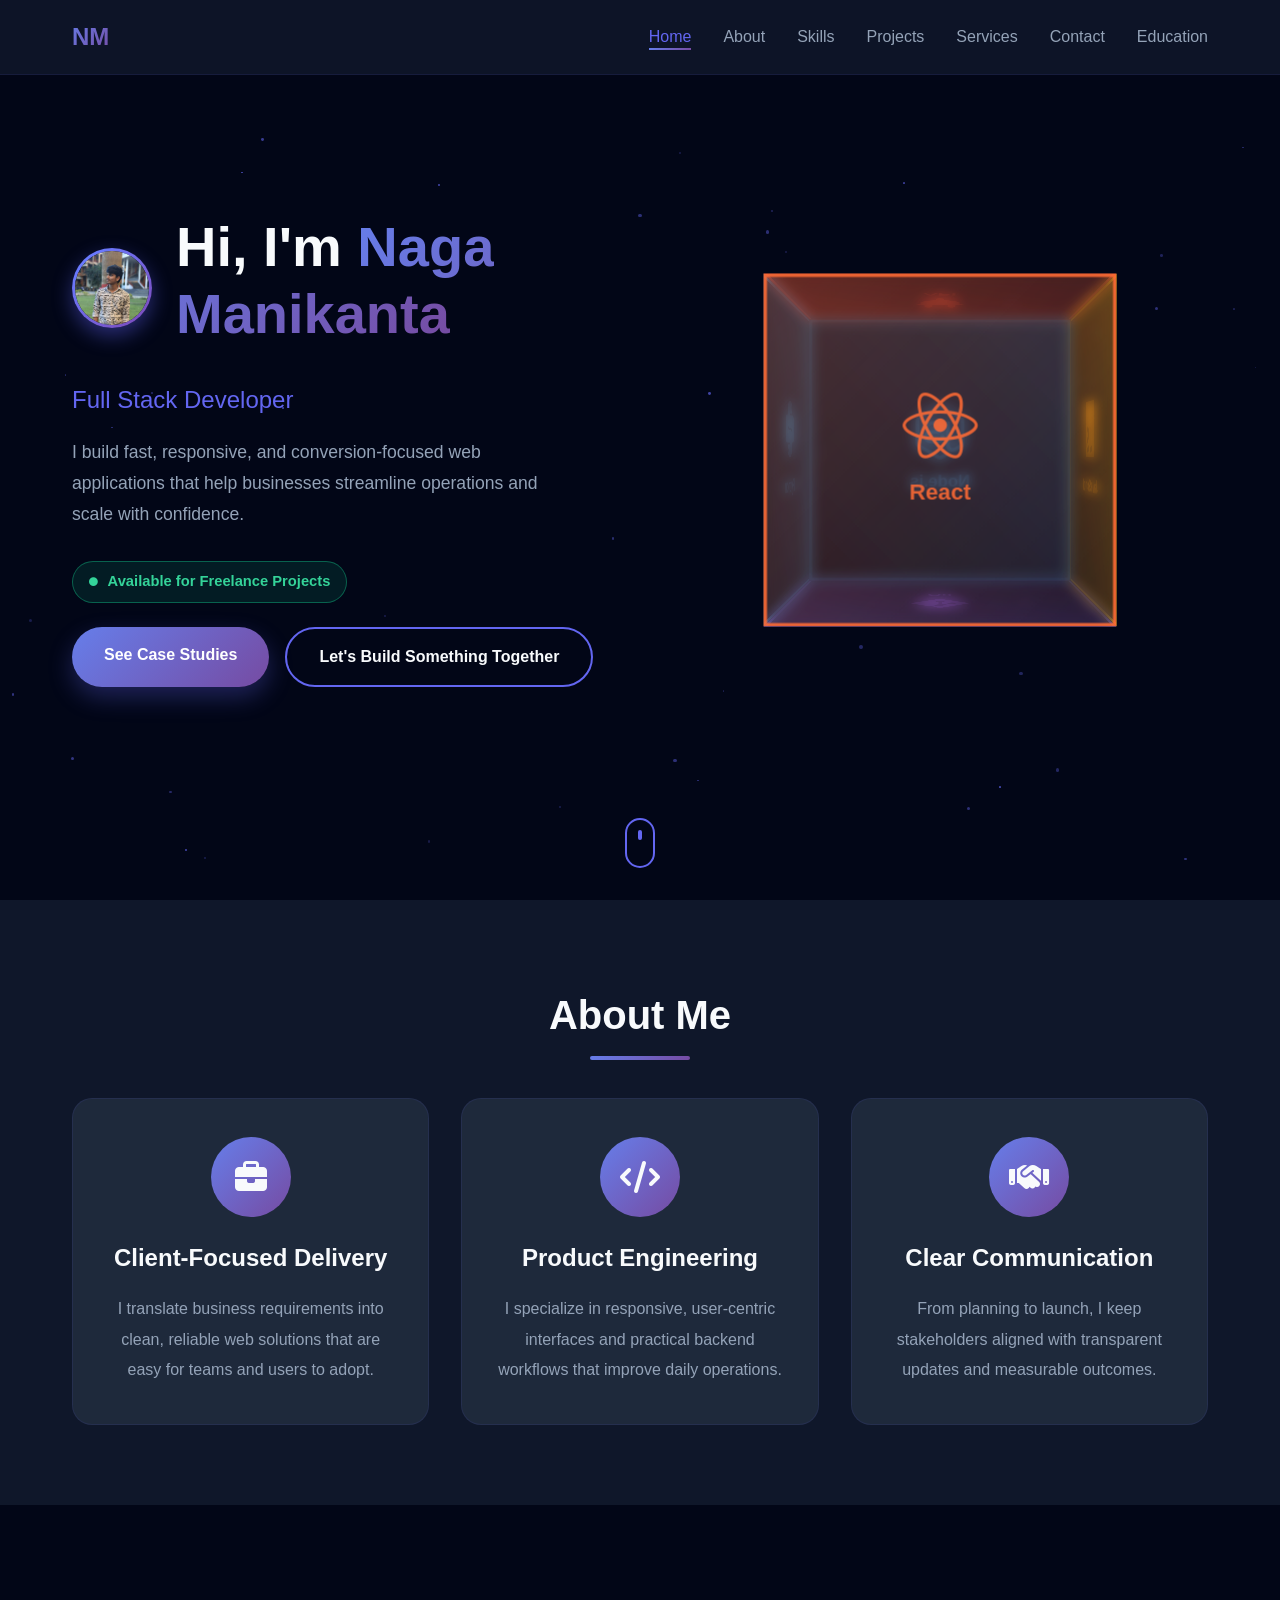
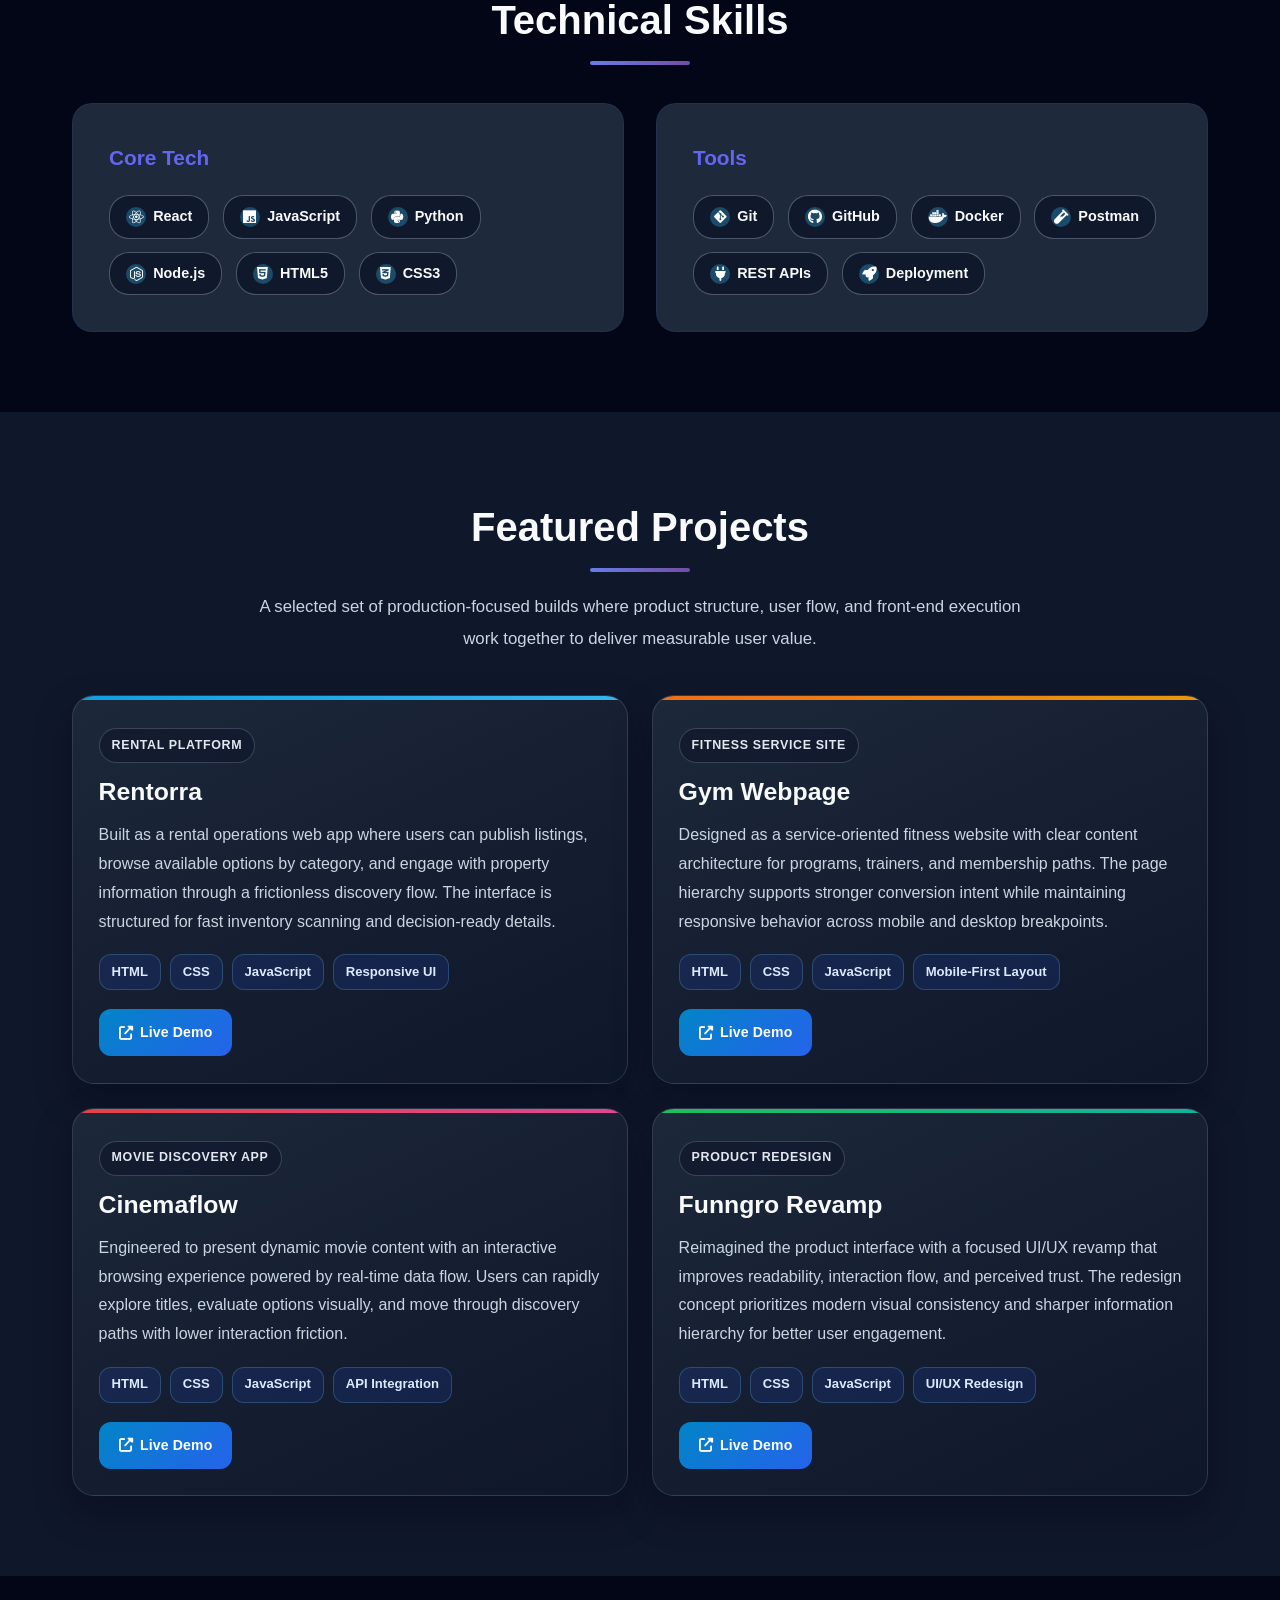
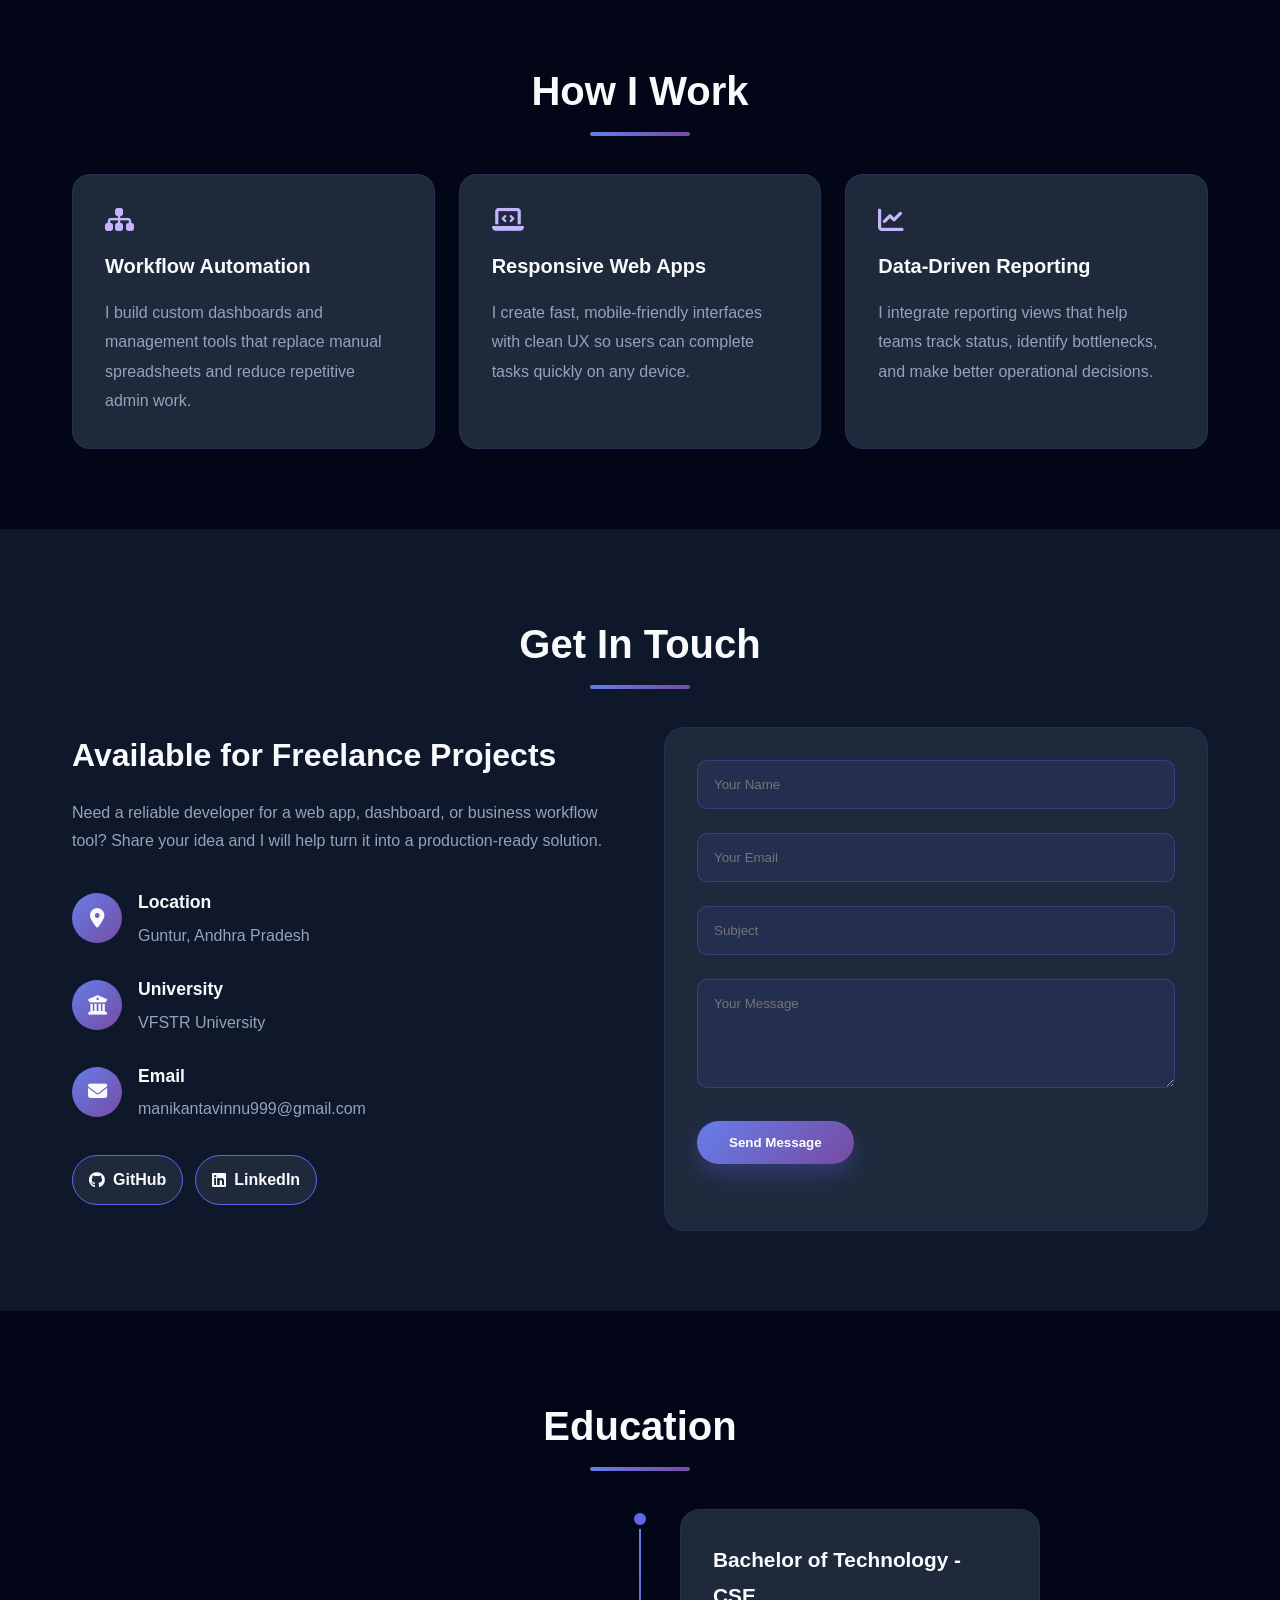
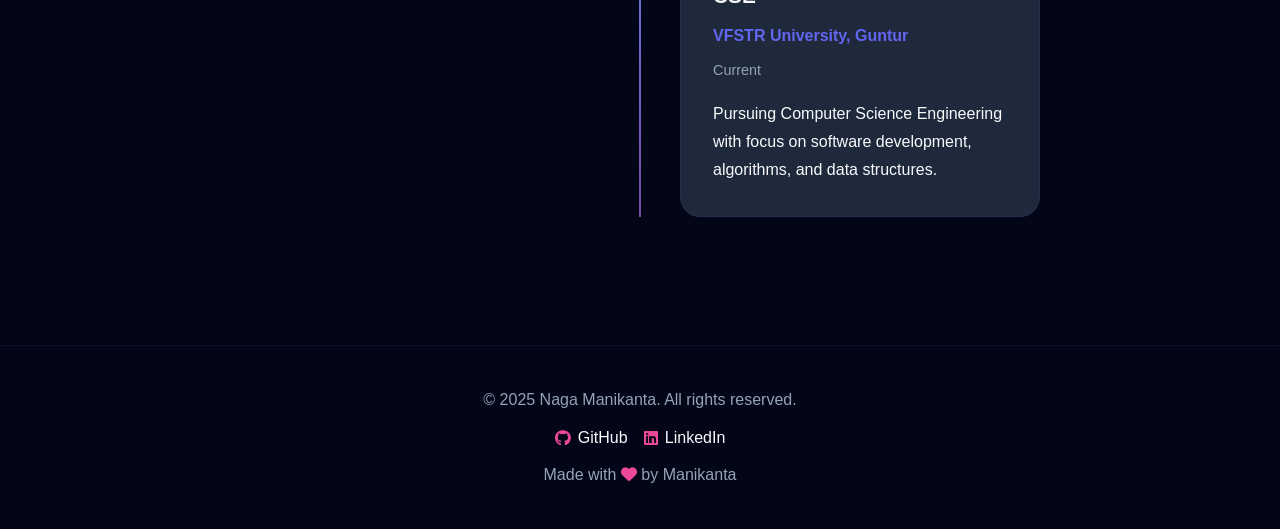
==== commit a62915d0: "Revamp featured projects section and remove HostelFlow project" ====
--- a/index.html
+++ b/index.html
@@ -158,110 +158,83 @@
     <section id="projects" class="projects">
         <div class="container">
             <h2 class="section-title">Featured Projects</h2>
+            <p class="projects-intro">A selected set of production-focused builds where product structure, user flow, and front-end execution work together to deliver measurable user value.</p>
             <div class="projects-grid">
-                <!-- Main Project -->
-                <div class="project-card featured">
-                    <div class="project-image">
-                        <div class="project-mockup hostelflow-mockup" aria-hidden="true">
-                            <div class="mockup-topbar">
-                                <span></span><span></span><span></span>
-                                <div class="mockup-url">hostelflow.netlify.app</div>
-                            </div>
-                            <div class="mockup-body">
-                                <div class="mockup-sidebar"></div>
-                                <div class="mockup-content">
-                                    <div class="mockup-cards-row">
-                                        <div class="mockup-card"></div>
-                                        <div class="mockup-card"></div>
-                                        <div class="mockup-card"></div>
-                                    </div>
-                                    <div class="mockup-chart"></div>
-                                </div>
-                            </div>
-                        </div>
-                        <div class="project-overlay">
-                            <a href="https://github.com/Manikaanta999/Hostelflow" target="_blank" rel="noopener noreferrer" class="project-link">
-                                <i class="fab fa-github"></i> View Code
-                            </a>
-                            <a href="hostelflow-project.html" class="project-link">
-                                <i class="fas fa-external-link-alt"></i> Project Page
-                            </a>
-                        </div>
-                    </div>
-                    <div class="project-content">
-                        <span class="project-badge">Flagship Project</span>
-                        <h3>HostelFlow</h3>
-                        <p>A comprehensive hostel management system with features for room management, student tracking, payment collection, and monthly reports generation.</p>
-                        <div class="case-study">
-                            <div class="case-study-item">
-                                <h4>Problem</h4>
-                                <p>Manual entry and tracking for 100+ students created billing errors, slow reporting, and poor visibility for admins.</p>
-                            </div>
-                            <div class="case-study-item">
-                                <h4>Solution</h4>
-                                <p>Built a centralized dashboard with automated room allocation, payment workflows, and monthly reports in one system.</p>
-                            </div>
-                            <div class="case-study-item">
-                                <h4>Impact</h4>
-                                <p>Reduced routine processing time by around 60% and made monthly reconciliation faster and more accurate.</p>
-                            </div>
-                        </div>
-                        <div class="project-tech">
+                <article class="project-card project-rentorra">
+                    <div class="project-surface">
+                        <span class="project-badge">Rental Platform</span>
+                        <h3>Rentorra</h3>
+                        <p>Built as a rental operations web app where users can publish listings, browse available options by category, and engage with property information through a frictionless discovery flow. The interface is structured for fast inventory scanning and decision-ready details.</p>
+                        <div class="project-tech" aria-label="Tech stack for Rentorra">
                             <span>HTML</span>
                             <span>CSS</span>
                             <span>JavaScript</span>
-                            <span>REST API</span>
-                        </div>
-                    </div>
-                </div>
-
-                <div class="project-card">
-                    <div class="project-image">
-                        <div class="project-mockup cinemaflow-mockup" aria-hidden="true">
-                            <div class="mockup-topbar">
-                                <span></span><span></span><span></span>
-                                <div class="mockup-url">cinemaflow.onrender.com</div>
-                            </div>
-                            <div class="mockup-body movie-layout">
-                                <div class="movie-banner"></div>
-                                <div class="movie-grid">
-                                    <div class="movie-tile"></div>
-                                    <div class="movie-tile"></div>
-                                    <div class="movie-tile"></div>
-                                    <div class="movie-tile"></div>
-                                </div>
-                            </div>
-                        </div>
-                        <div class="project-overlay">
-                            <a href="cinemaflow-project.html" class="project-link">
-                                <i class="fas fa-external-link-alt"></i> Project Page
+                            <span>Responsive UI</span>
+                        </div>
+                        <div class="project-actions">
+                            <a href="http://rentorraa.netlify.app/" target="_blank" rel="noopener noreferrer" class="project-link">
+                                <i class="fas fa-external-link-alt"></i> Live Demo
                             </a>
                         </div>
                     </div>
-                    <div class="project-content">
-                        <h3>CinemaFlow</h3>
-                        <p>A movie suggestion app that helps users discover films by browsing recommendations and exploring titles through a clean, interactive interface.</p>
-                            <div class="case-study">
-                                <div class="case-study-item">
-                                    <h4>Problem</h4>
-                                    <p>Users struggle to discover great movies quickly across fragmented platforms and inconsistent recommendation lists.</p>
-                                </div>
-                                <div class="case-study-item">
-                                    <h4>Solution</h4>
-                                    <p>Built a unified movie suggestion experience with API-driven discovery and a clear browsing interface for faster decision-making.</p>
-                                </div>
-                                <div class="case-study-item">
-                                    <h4>Impact</h4>
-                                    <p>Improved discovery flow by reducing search friction and helping users reach watch-worthy choices in fewer steps.</p>
-                                </div>
-                            </div>
-                        <div class="project-tech">
-                            <span>JavaScript</span>
-                            <span>API</span>
-                            <span>Recommendation UI</span>
-                        </div>
-                    </div>
-                </div>
+                </article>
+
+                <article class="project-card project-gym">
+                    <div class="project-surface">
+                        <span class="project-badge">Fitness Service Site</span>
+                        <h3>Gym Webpage</h3>
+                        <p>Designed as a service-oriented fitness website with clear content architecture for programs, trainers, and membership paths. The page hierarchy supports stronger conversion intent while maintaining responsive behavior across mobile and desktop breakpoints.</p>
+                        <div class="project-tech" aria-label="Tech stack for Gym Webpage">
+                            <span>HTML</span>
+                            <span>CSS</span>
+                            <span>JavaScript</span>
+                            <span>Mobile-First Layout</span>
+                        </div>
+                        <div class="project-actions">
+                            <a href="https://gymwebpage1.netlify.app/" target="_blank" rel="noopener noreferrer" class="project-link">
+                                <i class="fas fa-external-link-alt"></i> Live Demo
+                            </a>
+                        </div>
+                    </div>
+                </article>
+
+                <article class="project-card project-cinemaflow">
+                    <div class="project-surface">
+                        <span class="project-badge">Movie Discovery App</span>
+                        <h3>Cinemaflow</h3>
+                        <p>Engineered to present dynamic movie content with an interactive browsing experience powered by real-time data flow. Users can rapidly explore titles, evaluate options visually, and move through discovery paths with lower interaction friction.</p>
+                        <div class="project-tech" aria-label="Tech stack for Cinemaflow">
+                            <span>HTML</span>
+                            <span>CSS</span>
+                            <span>JavaScript</span>
+                            <span>API Integration</span>
+                        </div>
+                        <div class="project-actions">
+                            <a href="https://cinemaflow.onrender.com/" target="_blank" rel="noopener noreferrer" class="project-link">
+                                <i class="fas fa-external-link-alt"></i> Live Demo
+                            </a>
+                        </div>
+                    </div>
+                </article>
+
+                <article class="project-card project-funngro">
+                    <div class="project-surface">
+                        <span class="project-badge">Product Redesign</span>
+                        <h3>Funngro Revamp</h3>
+                        <p>Reimagined the product interface with a focused UI/UX revamp that improves readability, interaction flow, and perceived trust. The redesign concept prioritizes modern visual consistency and sharper information hierarchy for better user engagement.</p>
+                        <div class="project-tech" aria-label="Tech stack for Funngro Revamp">
+                            <span>HTML</span>
+                            <span>CSS</span>
+                            <span>JavaScript</span>
+                            <span>UI/UX Redesign</span>
+                        </div>
+                        <div class="project-actions">
+                            <a href="https://funngrowrevamp.netlify.app/" target="_blank" rel="noopener noreferrer" class="project-link">
+                                <i class="fas fa-external-link-alt"></i> Live Demo
+                            </a>
+                        </div>
+                    </div>
+                </article>
             </div>
         </div>
     </section>
--- a/style.css
+++ b/style.css
@@ -544,211 +544,163 @@
     background: var(--bg-dark);
 }
 
+.projects .container {
+    position: relative;
+}
+
+.projects-intro {
+    max-width: 780px;
+    margin: -1.2rem auto 2.5rem;
+    text-align: center;
+    color: #cbd5e1;
+    font-size: 1.05rem;
+    line-height: 1.9;
+}
+
 .projects-grid {
     display: grid;
-    grid-template-columns: repeat(auto-fit, minmax(300px, 1fr));
-    gap: 2rem;
+    grid-template-columns: repeat(2, minmax(0, 1fr));
+    gap: 1.5rem;
 }
 
 .project-card {
-    background: var(--card-bg);
-    border-radius: 20px;
+    position: relative;
+    border-radius: 22px;
     overflow: hidden;
-    transition: transform 0.3s, box-shadow 0.3s;
-    border: 1px solid rgba(99, 102, 241, 0.1);
-}
-
-.project-card.featured {
-    grid-column: span 2;
+    border: 1px solid rgba(148, 163, 184, 0.2);
+    background: linear-gradient(155deg, rgba(30, 41, 59, 0.95), rgba(15, 23, 42, 0.9));
+    box-shadow: 0 16px 36px rgba(2, 6, 23, 0.35);
+    transition: transform 0.35s ease, box-shadow 0.35s ease, border-color 0.35s ease;
+    animation: projectReveal 0.7s ease both;
 }
 
 .project-card:hover {
-    transform: translateY(-10px);
-    box-shadow: 0 20px 40px rgba(99, 102, 241, 0.3);
-}
-
-.project-image {
-    height: 200px;
-    background: linear-gradient(145deg, #0b1224 0%, #172554 100%);
+    border-color: rgba(125, 211, 252, 0.45);
+    box-shadow: 0 24px 44px rgba(37, 99, 235, 0.28);
+}
+
+.project-card:nth-child(2) {
+    animation-delay: 0.08s;
+}
+
+.project-card:nth-child(3) {
+    animation-delay: 0.16s;
+}
+
+.project-card:nth-child(4) {
+    animation-delay: 0.24s;
+}
+
+.project-surface {
+    padding: 2rem 1.6rem 1.65rem;
     position: relative;
-    overflow: hidden;
-}
-
-.project-mockup {
+}
+
+.project-surface::before {
+    content: '';
     position: absolute;
-    inset: 12px;
+    top: 0;
+    left: 0;
+    right: 0;
+    height: 4px;
+    opacity: 0.95;
+}
+
+.project-rentorra .project-surface::before {
+    background: linear-gradient(90deg, #0ea5e9, #38bdf8);
+}
+
+.project-gym .project-surface::before {
+    background: linear-gradient(90deg, #f97316, #f59e0b);
+}
+
+.project-cinemaflow .project-surface::before {
+    background: linear-gradient(90deg, #ef4444, #ec4899);
+}
+
+.project-funngro .project-surface::before {
+    background: linear-gradient(90deg, #22c55e, #14b8a6);
+}
+
+.project-badge {
+    display: inline-flex;
+    align-items: center;
+    padding: 0.35rem 0.75rem;
+    border-radius: 999px;
+    margin-bottom: 0.9rem;
+    border: 1px solid rgba(148, 163, 184, 0.3);
+    color: #e2e8f0;
+    font-size: 0.78rem;
+    letter-spacing: 0.05em;
+    text-transform: uppercase;
+    font-weight: 700;
+    background: rgba(15, 23, 42, 0.62);
+}
+
+.project-surface h3 {
+    font-size: 1.55rem;
+    line-height: 1.25;
+    margin-bottom: 0.8rem;
+}
+
+.project-surface p {
+    margin-bottom: 1.1rem;
+    color: #cbd5e1;
+    line-height: 1.8;
+}
+
+.project-tech {
+    display: flex;
+    flex-wrap: wrap;
+    gap: 0.55rem;
+    margin-bottom: 1.2rem;
+}
+
+.project-tech span {
+    padding: 0.35rem 0.75rem;
     border-radius: 12px;
-    overflow: hidden;
-    border: 1px solid rgba(148, 163, 184, 0.35);
-    background: #0f172a;
-    box-shadow: 0 10px 24px rgba(2, 6, 23, 0.45);
-}
-
-.mockup-topbar {
-    height: 30px;
-    background: #111827;
-    border-bottom: 1px solid rgba(148, 163, 184, 0.25);
-    display: flex;
-    align-items: center;
-    gap: 6px;
-    padding: 0 10px;
-}
-
-.mockup-topbar span {
-    width: 8px;
-    height: 8px;
-    border-radius: 50%;
-    background: #64748b;
-}
-
-.mockup-url {
-    margin-left: auto;
-    font-size: 0.7rem;
-    color: #cbd5e1;
-}
-
-.mockup-body {
-    height: calc(100% - 30px);
-    display: flex;
-}
-
-.mockup-sidebar {
-    width: 22%;
-    background: #0b1120;
-    border-right: 1px solid rgba(148, 163, 184, 0.2);
-}
-
-.mockup-content {
-    flex: 1;
-    padding: 10px;
-}
-
-.mockup-cards-row {
-    display: grid;
-    grid-template-columns: repeat(3, 1fr);
-    gap: 8px;
-    margin-bottom: 10px;
-}
-
-.mockup-card {
-    height: 28px;
-    border-radius: 6px;
-    background: linear-gradient(135deg, #334155, #1e293b);
-}
-
-.mockup-chart {
-    height: calc(100% - 38px);
-    border-radius: 8px;
-    background: linear-gradient(135deg, rgba(56, 189, 248, 0.18), rgba(139, 92, 246, 0.22));
-    border: 1px solid rgba(148, 163, 184, 0.25);
-}
-
-.movie-layout {
-    display: block;
-    padding: 10px;
-}
-
-.movie-banner {
-    height: 52px;
-    border-radius: 8px;
-    margin-bottom: 10px;
-    background: linear-gradient(135deg, rgba(244, 63, 94, 0.35), rgba(59, 130, 246, 0.35));
-    border: 1px solid rgba(248, 250, 252, 0.22);
-}
-
-.movie-grid {
-    display: grid;
-    grid-template-columns: repeat(4, 1fr);
-    gap: 8px;
-}
-
-.movie-tile {
-    height: 78px;
-    border-radius: 8px;
-    background: linear-gradient(180deg, #1e293b, #0f172a);
-    border: 1px solid rgba(148, 163, 184, 0.2);
-}
-
-.project-overlay {
-    position: absolute;
-    inset: 0;
-    background: rgba(0, 0, 0, 0.8);
-    display: flex;
-    align-items: center;
-    justify-content: center;
-    gap: 1rem;
-    opacity: 0;
-    transition: opacity 0.3s;
-}
-
-.project-card:hover .project-overlay {
-    opacity: 1;
+    font-size: 0.82rem;
+    font-weight: 600;
+    color: #dbeafe;
+    background: rgba(30, 64, 175, 0.22);
+    border: 1px solid rgba(125, 211, 252, 0.22);
+}
+
+.project-actions {
+    display: flex;
+    align-items: center;
 }
 
 .project-link {
-    padding: 0.75rem 1.5rem;
-    background: var(--primary-color);
+    padding: 0.7rem 1.25rem;
+    background: linear-gradient(135deg, #0284c7, #2563eb);
     color: white;
     text-decoration: none;
-    border-radius: 25px;
-    font-size: 0.9rem;
-    transition: transform 0.3s;
+    border-radius: 12px;
+    font-size: 0.88rem;
+    font-weight: 700;
+    letter-spacing: 0.01em;
+    transition: transform 0.3s ease, box-shadow 0.3s ease, filter 0.3s ease;
+    display: inline-flex;
+    align-items: center;
+    gap: 0.45rem;
 }
 
 .project-link:hover {
-    transform: scale(1.05);
-}
-
-.project-content {
-    padding: 1.5rem;
-}
-
-.project-badge {
-    display: inline-block;
-    padding: 0.25rem 0.75rem;
-    background: var(--gradient);
-    color: white;
-    border-radius: 15px;
-    font-size: 0.8rem;
-    margin-bottom: 0.5rem;
-}
-
-.project-content h3 {
-    font-size: 1.5rem;
-    margin-bottom: 0.75rem;
-}
-
-.project-content p {
-    color: var(--text-gray);
-    margin-bottom: 1rem;
-    line-height: 1.85;
-}
-
-.case-study {
-    display: grid;
-    gap: 1rem;
-    margin-bottom: 1.25rem;
-}
-
-.case-study-item {
-    background: rgba(99, 102, 241, 0.12);
-    border: 1px solid rgba(99, 102, 241, 0.24);
-    border-radius: 14px;
-    padding: 0.9rem 1rem;
-}
-
-.case-study-item h4 {
-    font-size: 0.95rem;
-    letter-spacing: 0.03em;
-    text-transform: uppercase;
-    margin-bottom: 0.35rem;
-    color: #c4b5fd;
-}
-
-.case-study-item p {
-    margin-bottom: 0;
-    font-size: 0.95rem;
-    line-height: 1.7;
+    transform: translateY(-2px);
+    box-shadow: 0 10px 24px rgba(37, 99, 235, 0.3);
+    filter: brightness(1.07);
+}
+
+@keyframes projectReveal {
+    from {
+        opacity: 0;
+        transform: translateY(20px);
+    }
+    to {
+        opacity: 1;
+        transform: translateY(0);
+    }
 }
 
 /* Services Section */
@@ -789,19 +741,6 @@
 .service-card p {
     color: var(--text-gray);
     line-height: 1.85;
-}
-
-.project-tech {
-    display: flex;
-    flex-wrap: wrap;
-    gap: 0.5rem;
-}
-
-.project-tech span {
-    padding: 0.25rem 0.75rem;
-    background: rgba(99, 102, 241, 0.2);
-    border-radius: 12px;
-    font-size: 0.85rem;
 }
 
 /* Education Section */
@@ -1172,12 +1111,23 @@
         height: 250px;
     }
 
-    .project-card.featured {
-        grid-column: span 1;
-    }
-
-    .case-study {
-        gap: 0.75rem;
+    .projects-intro {
+        margin: -0.9rem auto 2rem;
+        font-size: 1rem;
+        line-height: 1.75;
+    }
+
+    .projects-grid {
+        grid-template-columns: 1fr;
+        gap: 1rem;
+    }
+
+    .project-surface {
+        padding: 1.6rem 1.2rem 1.35rem;
+    }
+
+    .project-surface h3 {
+        font-size: 1.35rem;
     }
 
     .service-card {
@@ -1219,6 +1169,16 @@
         flex-direction: column;
     }
 
+    .project-surface p {
+        font-size: 0.95rem;
+        line-height: 1.7;
+    }
+
+    .project-link {
+        width: 100%;
+        justify-content: center;
+    }
+
     .footer-links {
         flex-direction: column;
         gap: 0.35rem;
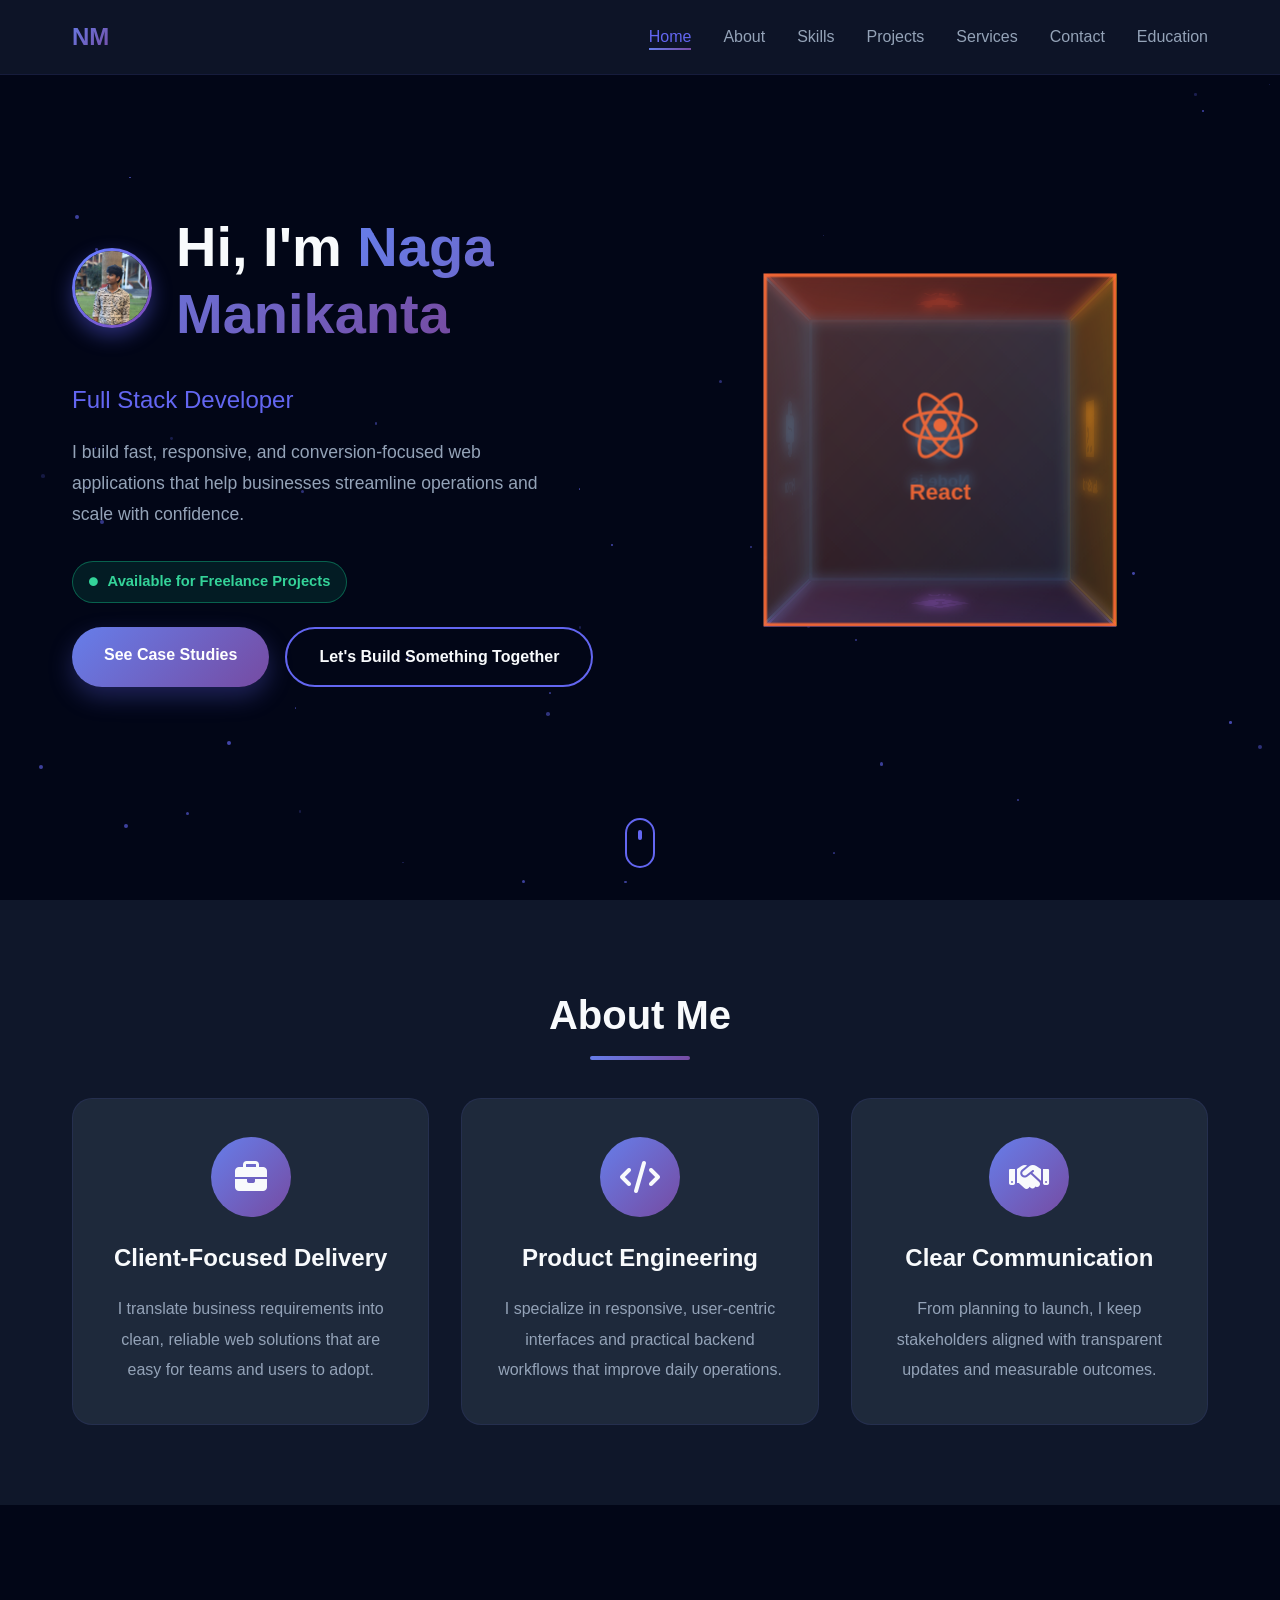
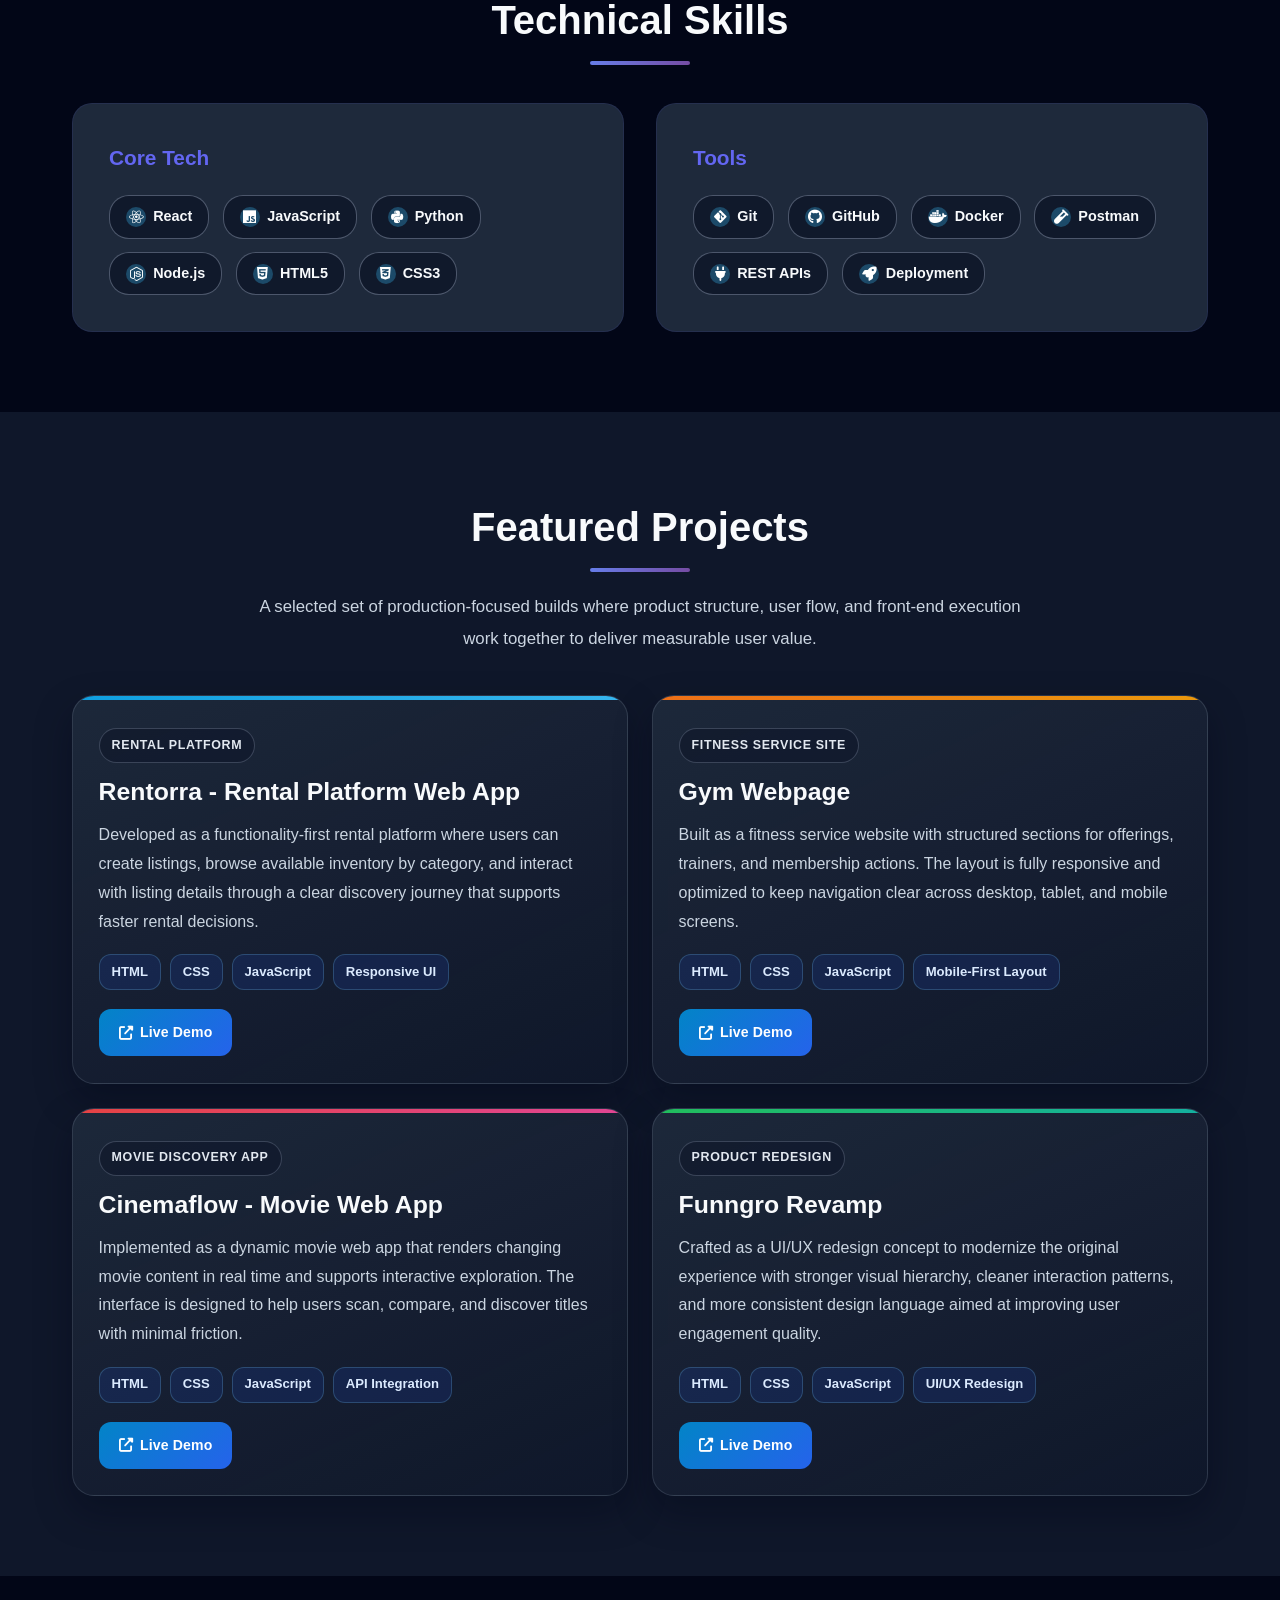
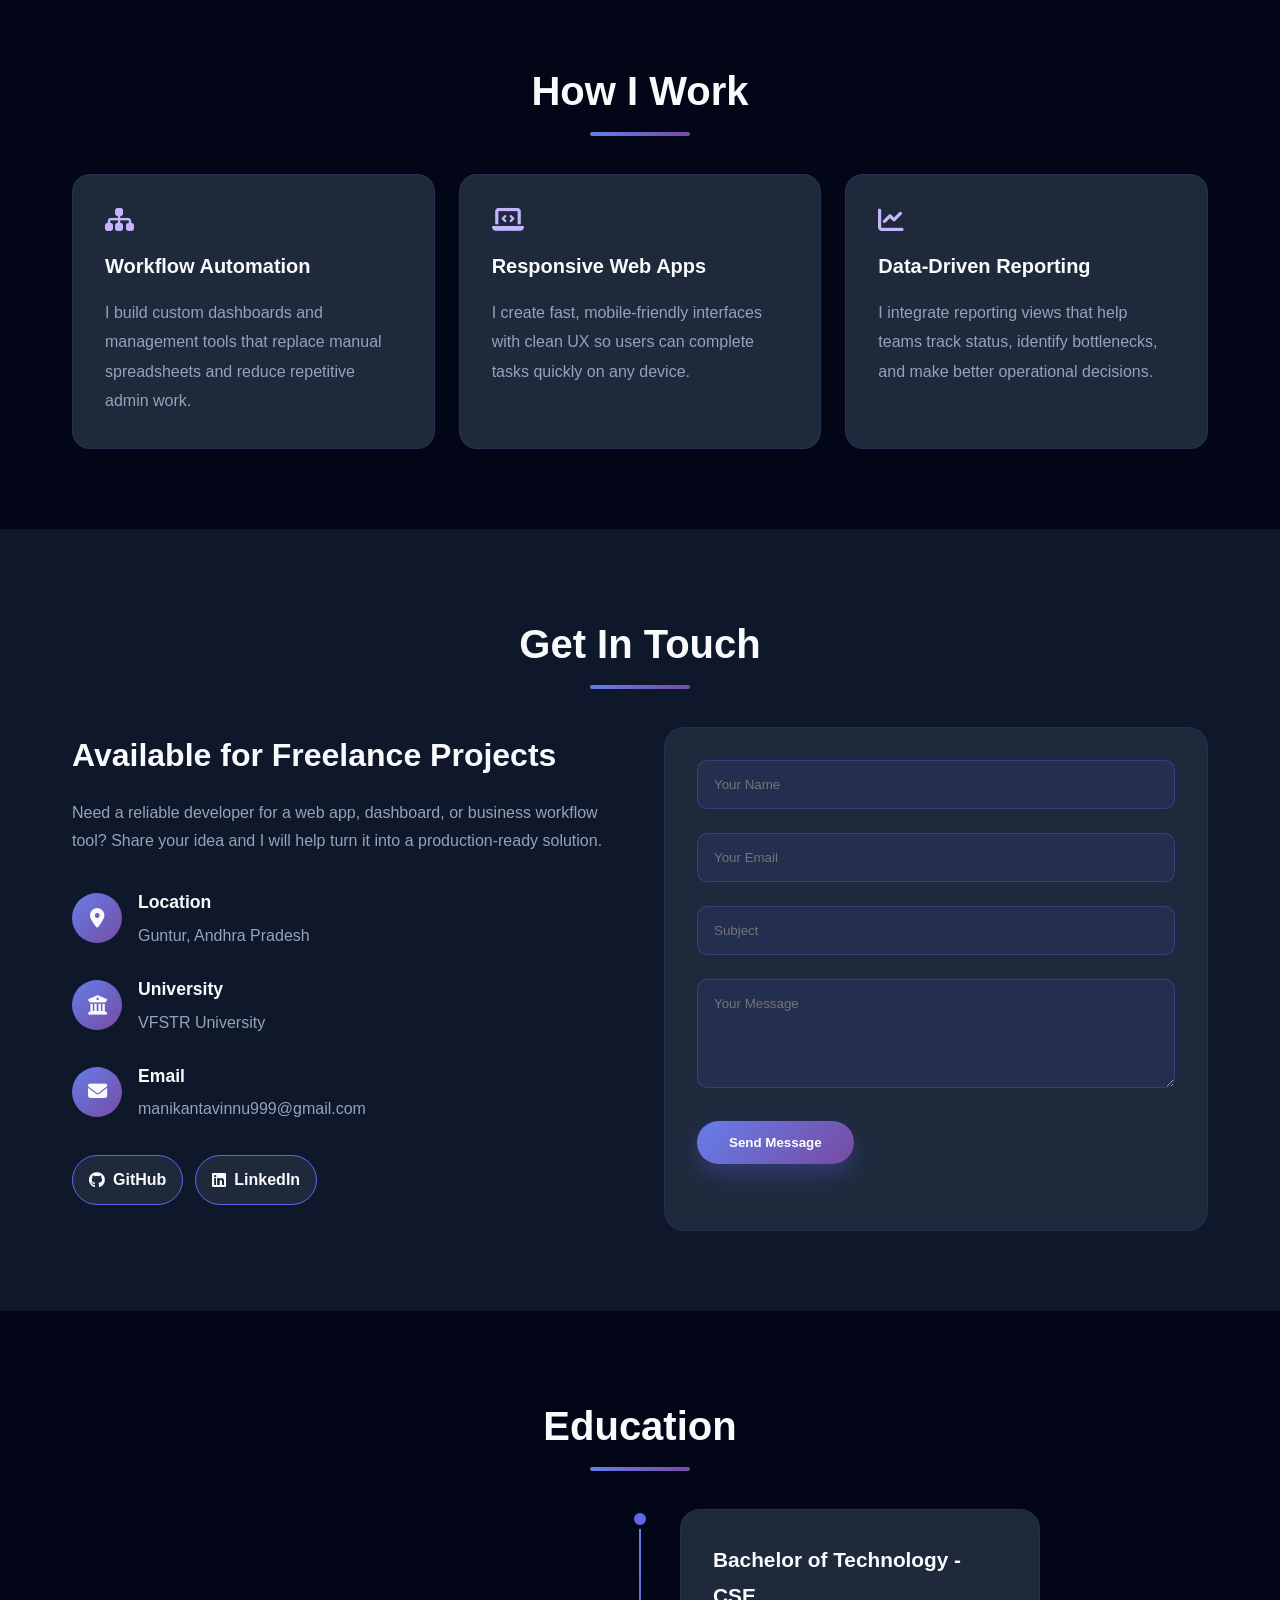
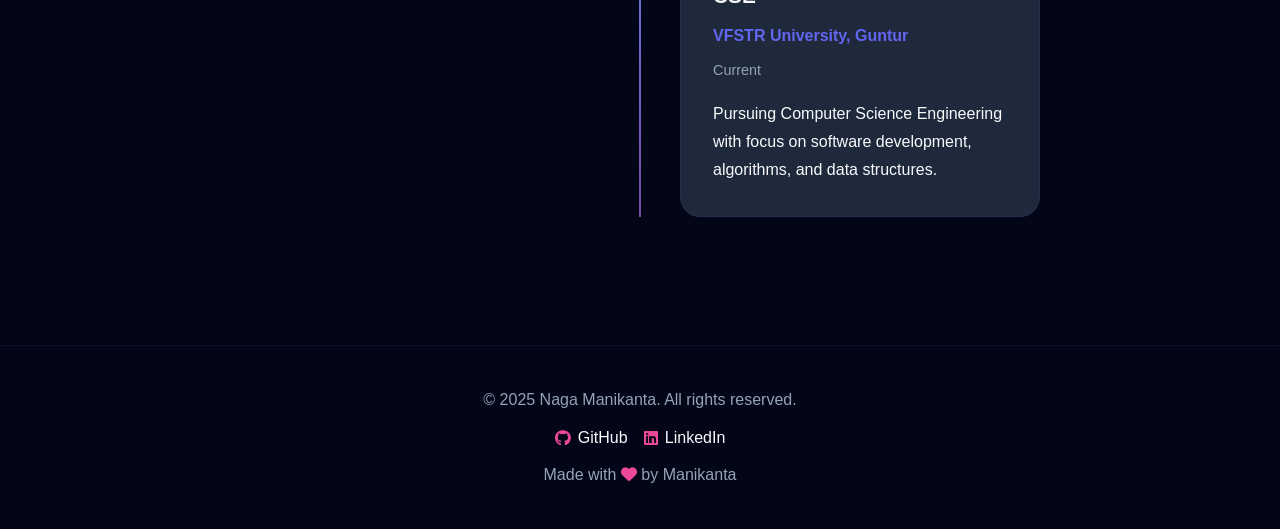
==== commit a2af5dd9: "Refine Featured Projects titles and descriptions" ====
--- a/index.html
+++ b/index.html
@@ -163,8 +163,8 @@
                 <article class="project-card project-rentorra">
                     <div class="project-surface">
                         <span class="project-badge">Rental Platform</span>
-                        <h3>Rentorra</h3>
-                        <p>Built as a rental operations web app where users can publish listings, browse available options by category, and engage with property information through a frictionless discovery flow. The interface is structured for fast inventory scanning and decision-ready details.</p>
+                        <h3>Rentorra - Rental Platform Web App</h3>
+                        <p>Developed as a functionality-first rental platform where users can create listings, browse available inventory by category, and interact with listing details through a clear discovery journey that supports faster rental decisions.</p>
                         <div class="project-tech" aria-label="Tech stack for Rentorra">
                             <span>HTML</span>
                             <span>CSS</span>
@@ -183,7 +183,7 @@
                     <div class="project-surface">
                         <span class="project-badge">Fitness Service Site</span>
                         <h3>Gym Webpage</h3>
-                        <p>Designed as a service-oriented fitness website with clear content architecture for programs, trainers, and membership paths. The page hierarchy supports stronger conversion intent while maintaining responsive behavior across mobile and desktop breakpoints.</p>
+                        <p>Built as a fitness service website with structured sections for offerings, trainers, and membership actions. The layout is fully responsive and optimized to keep navigation clear across desktop, tablet, and mobile screens.</p>
                         <div class="project-tech" aria-label="Tech stack for Gym Webpage">
                             <span>HTML</span>
                             <span>CSS</span>
@@ -201,8 +201,8 @@
                 <article class="project-card project-cinemaflow">
                     <div class="project-surface">
                         <span class="project-badge">Movie Discovery App</span>
-                        <h3>Cinemaflow</h3>
-                        <p>Engineered to present dynamic movie content with an interactive browsing experience powered by real-time data flow. Users can rapidly explore titles, evaluate options visually, and move through discovery paths with lower interaction friction.</p>
+                        <h3>Cinemaflow - Movie Web App</h3>
+                        <p>Implemented as a dynamic movie web app that renders changing movie content in real time and supports interactive exploration. The interface is designed to help users scan, compare, and discover titles with minimal friction.</p>
                         <div class="project-tech" aria-label="Tech stack for Cinemaflow">
                             <span>HTML</span>
                             <span>CSS</span>
@@ -221,7 +221,7 @@
                     <div class="project-surface">
                         <span class="project-badge">Product Redesign</span>
                         <h3>Funngro Revamp</h3>
-                        <p>Reimagined the product interface with a focused UI/UX revamp that improves readability, interaction flow, and perceived trust. The redesign concept prioritizes modern visual consistency and sharper information hierarchy for better user engagement.</p>
+                        <p>Crafted as a UI/UX redesign concept to modernize the original experience with stronger visual hierarchy, cleaner interaction patterns, and more consistent design language aimed at improving user engagement quality.</p>
                         <div class="project-tech" aria-label="Tech stack for Funngro Revamp">
                             <span>HTML</span>
                             <span>CSS</span>
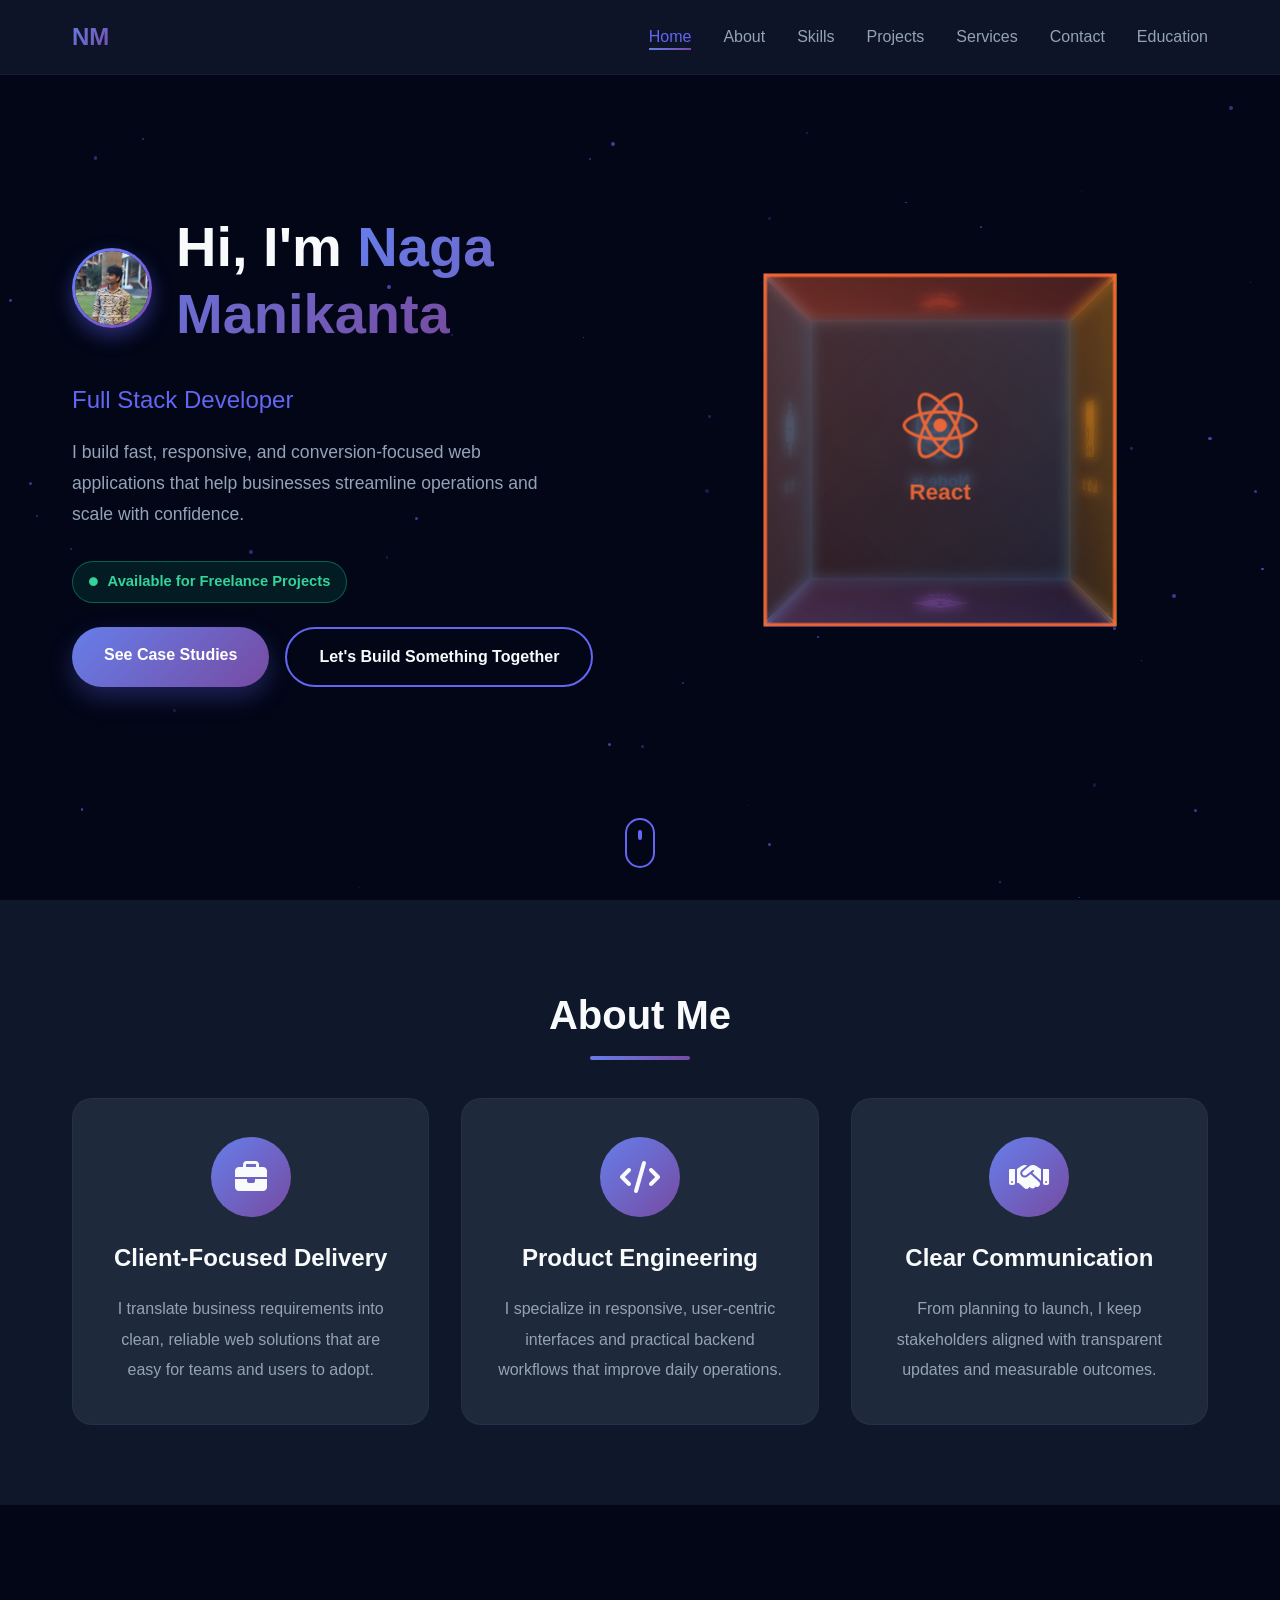
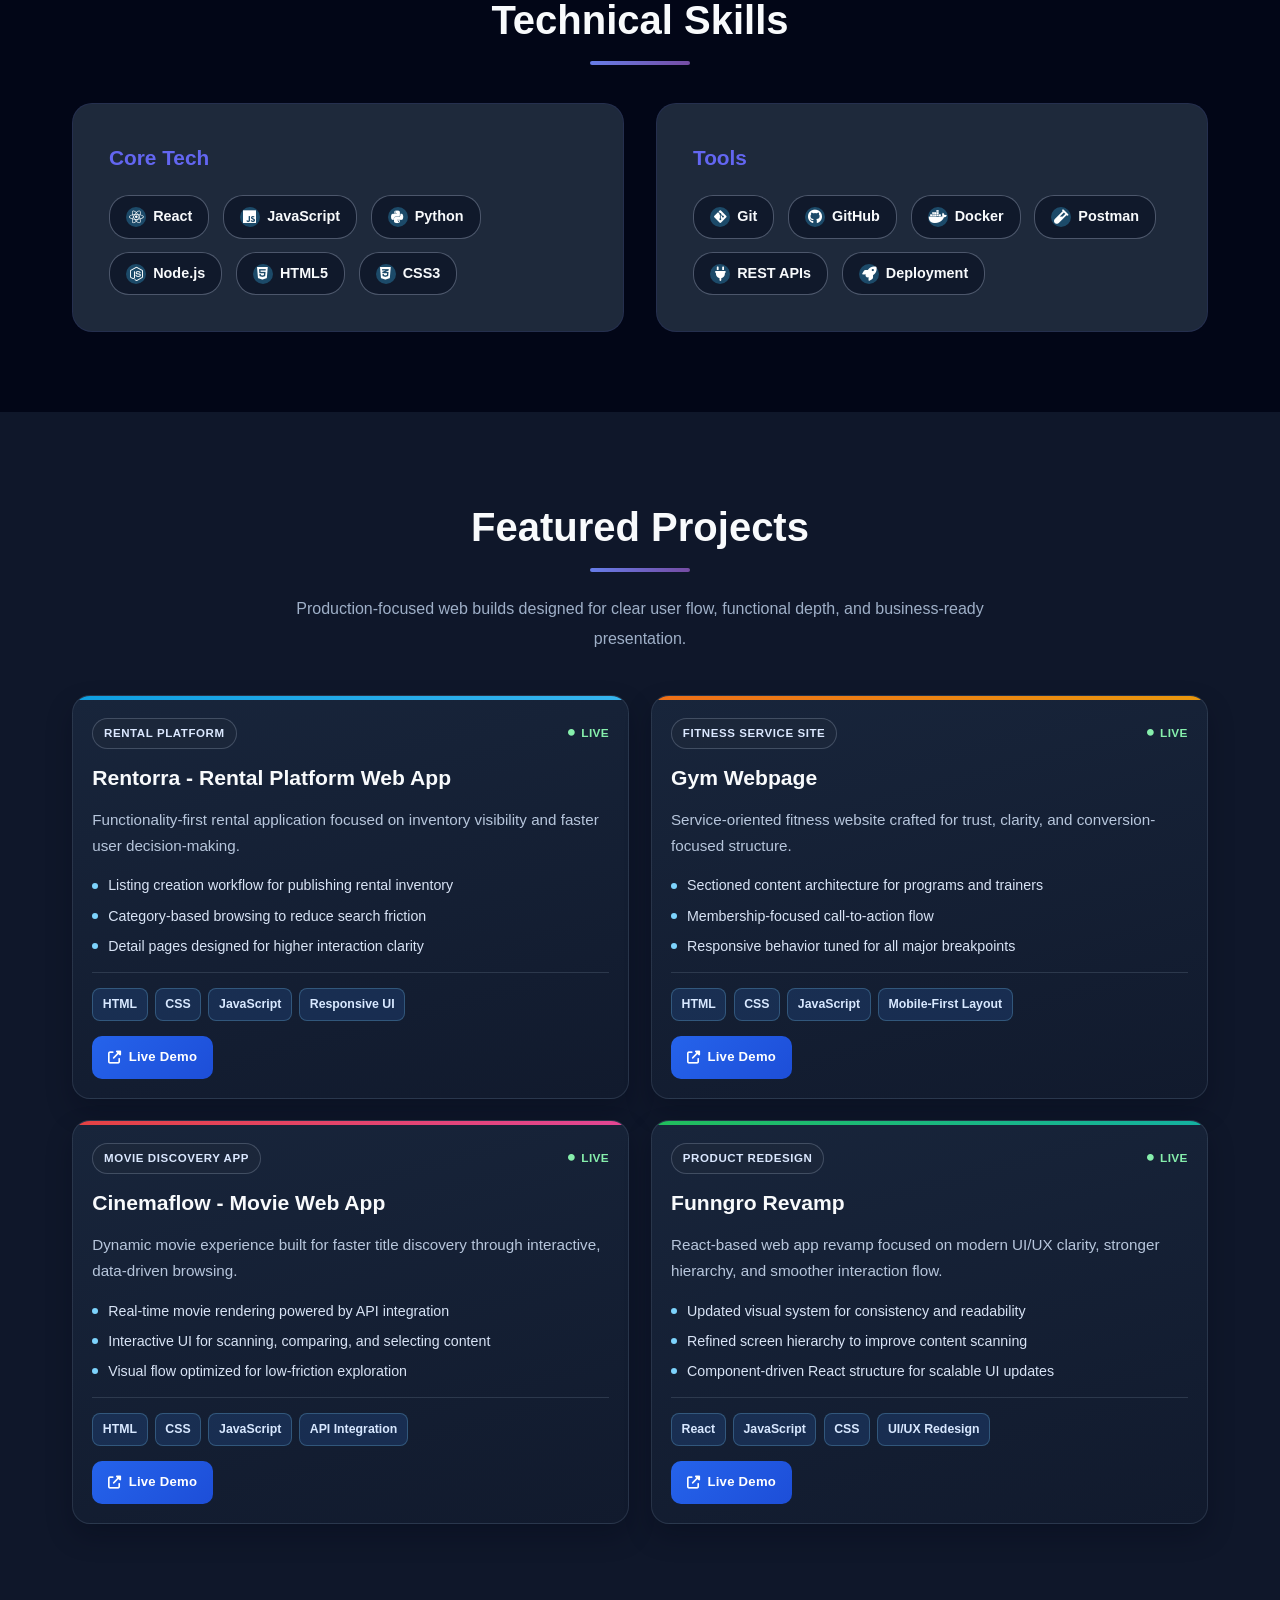
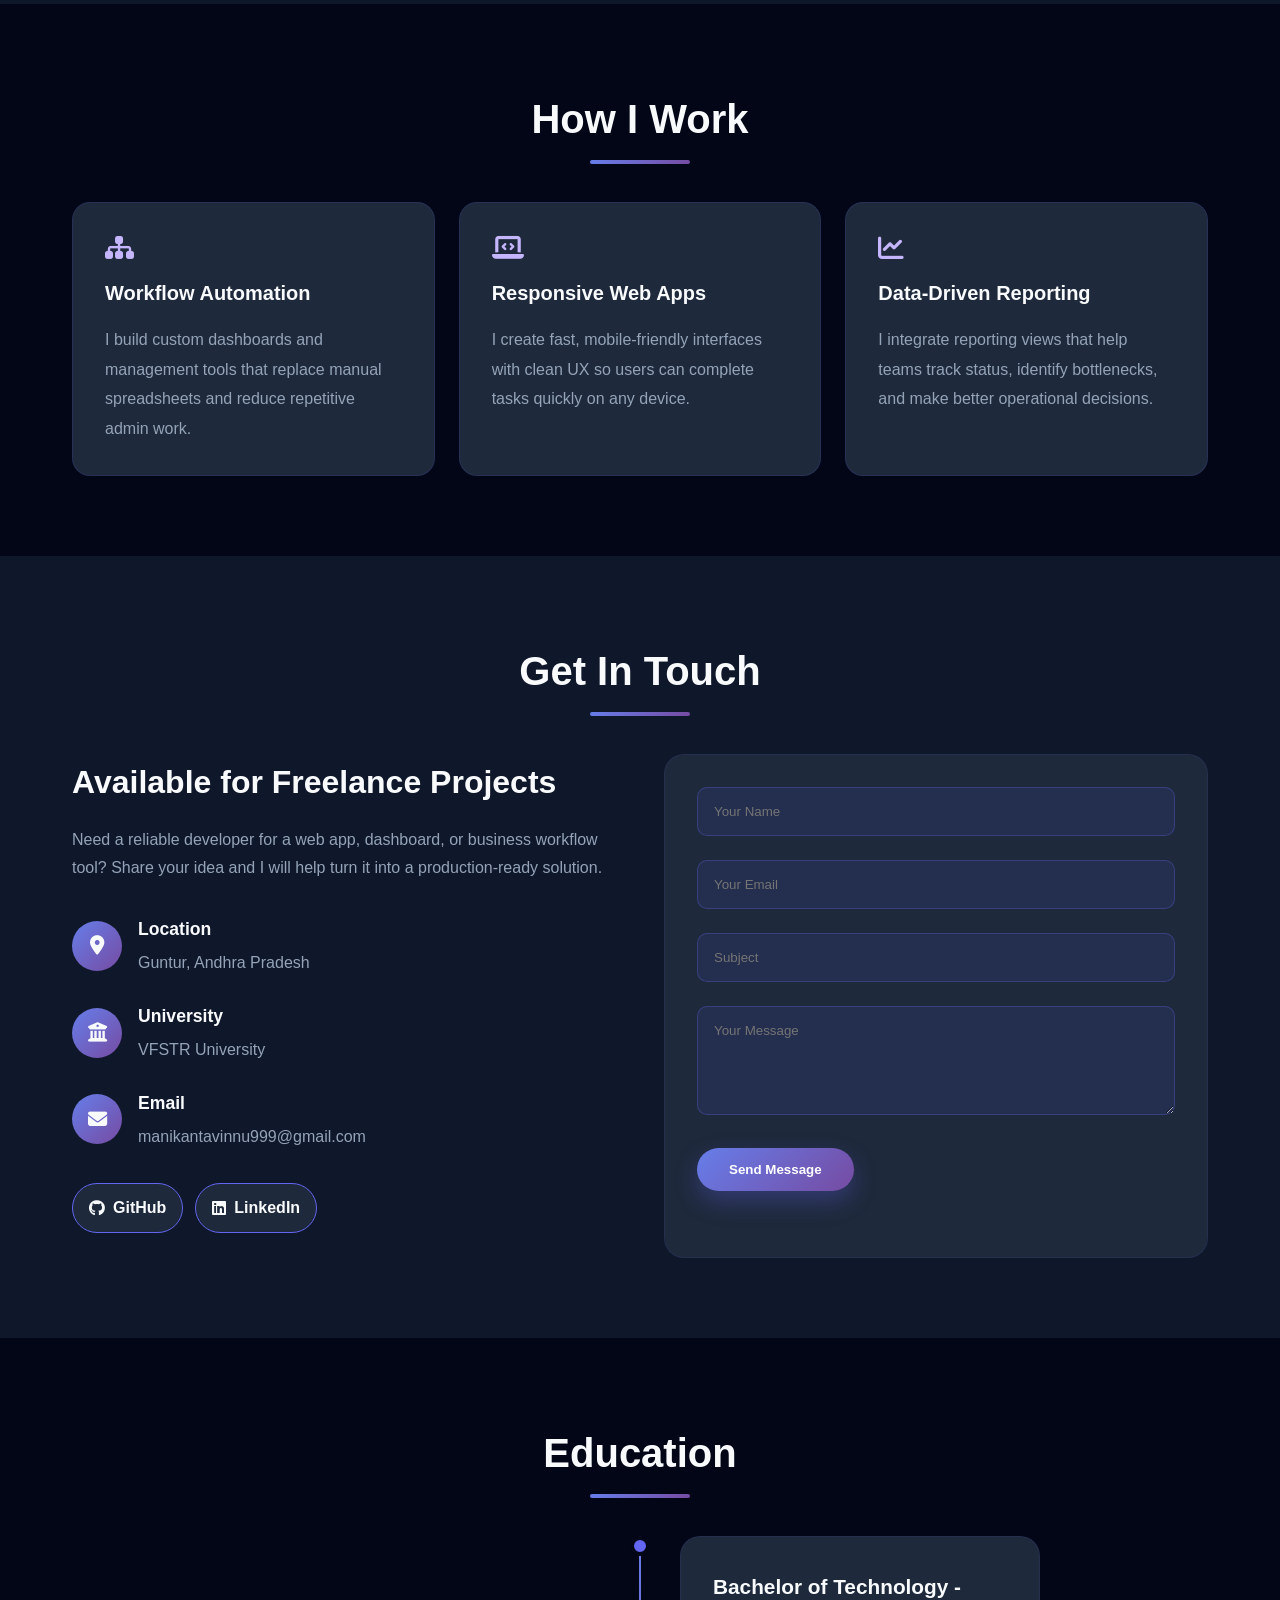
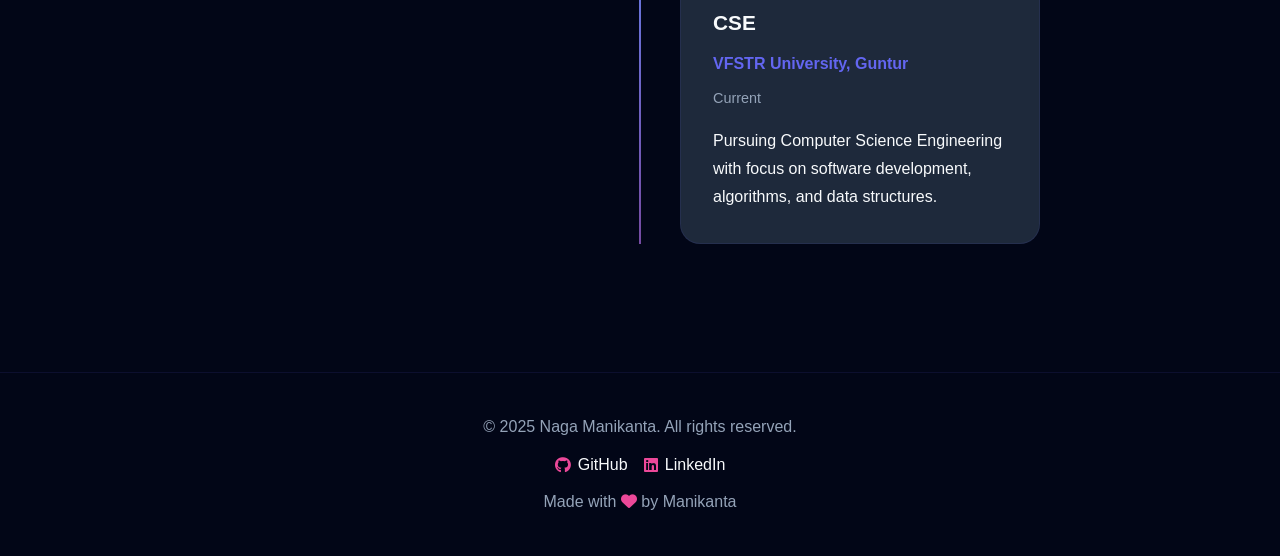
==== commit a051fd5d: "Redesign project cards and update Funngro tech stack" ====
--- a/index.html
+++ b/index.html
@@ -158,80 +158,120 @@
     <section id="projects" class="projects">
         <div class="container">
             <h2 class="section-title">Featured Projects</h2>
-            <p class="projects-intro">A selected set of production-focused builds where product structure, user flow, and front-end execution work together to deliver measurable user value.</p>
+            <p class="projects-intro">Production-focused web builds designed for clear user flow, functional depth, and business-ready presentation.</p>
             <div class="projects-grid">
                 <article class="project-card project-rentorra">
                     <div class="project-surface">
-                        <span class="project-badge">Rental Platform</span>
+                        <div class="project-head">
+                            <span class="project-badge">Rental Platform</span>
+                            <span class="project-state"><i class="fas fa-circle"></i> Live</span>
+                        </div>
                         <h3>Rentorra - Rental Platform Web App</h3>
-                        <p>Developed as a functionality-first rental platform where users can create listings, browse available inventory by category, and interact with listing details through a clear discovery journey that supports faster rental decisions.</p>
-                        <div class="project-tech" aria-label="Tech stack for Rentorra">
-                            <span>HTML</span>
-                            <span>CSS</span>
-                            <span>JavaScript</span>
-                            <span>Responsive UI</span>
-                        </div>
-                        <div class="project-actions">
-                            <a href="http://rentorraa.netlify.app/" target="_blank" rel="noopener noreferrer" class="project-link">
-                                <i class="fas fa-external-link-alt"></i> Live Demo
-                            </a>
+                        <p class="project-summary">Functionality-first rental application focused on inventory visibility and faster user decision-making.</p>
+                        <ul class="project-highlights">
+                            <li>Listing creation workflow for publishing rental inventory</li>
+                            <li>Category-based browsing to reduce search friction</li>
+                            <li>Detail pages designed for higher interaction clarity</li>
+                        </ul>
+                        <div class="project-footer">
+                            <div class="project-tech" aria-label="Tech stack for Rentorra">
+                                <span>HTML</span>
+                                <span>CSS</span>
+                                <span>JavaScript</span>
+                                <span>Responsive UI</span>
+                            </div>
+                            <div class="project-actions">
+                                <a href="http://rentorraa.netlify.app/" target="_blank" rel="noopener noreferrer" class="project-link">
+                                    <i class="fas fa-external-link-alt"></i> Live Demo
+                                </a>
+                            </div>
                         </div>
                     </div>
                 </article>
 
                 <article class="project-card project-gym">
                     <div class="project-surface">
-                        <span class="project-badge">Fitness Service Site</span>
+                        <div class="project-head">
+                            <span class="project-badge">Fitness Service Site</span>
+                            <span class="project-state"><i class="fas fa-circle"></i> Live</span>
+                        </div>
                         <h3>Gym Webpage</h3>
-                        <p>Built as a fitness service website with structured sections for offerings, trainers, and membership actions. The layout is fully responsive and optimized to keep navigation clear across desktop, tablet, and mobile screens.</p>
-                        <div class="project-tech" aria-label="Tech stack for Gym Webpage">
-                            <span>HTML</span>
-                            <span>CSS</span>
-                            <span>JavaScript</span>
-                            <span>Mobile-First Layout</span>
-                        </div>
-                        <div class="project-actions">
-                            <a href="https://gymwebpage1.netlify.app/" target="_blank" rel="noopener noreferrer" class="project-link">
-                                <i class="fas fa-external-link-alt"></i> Live Demo
-                            </a>
+                        <p class="project-summary">Service-oriented fitness website crafted for trust, clarity, and conversion-focused structure.</p>
+                        <ul class="project-highlights">
+                            <li>Sectioned content architecture for programs and trainers</li>
+                            <li>Membership-focused call-to-action flow</li>
+                            <li>Responsive behavior tuned for all major breakpoints</li>
+                        </ul>
+                        <div class="project-footer">
+                            <div class="project-tech" aria-label="Tech stack for Gym Webpage">
+                                <span>HTML</span>
+                                <span>CSS</span>
+                                <span>JavaScript</span>
+                                <span>Mobile-First Layout</span>
+                            </div>
+                            <div class="project-actions">
+                                <a href="https://gymwebpage1.netlify.app/" target="_blank" rel="noopener noreferrer" class="project-link">
+                                    <i class="fas fa-external-link-alt"></i> Live Demo
+                                </a>
+                            </div>
                         </div>
                     </div>
                 </article>
 
                 <article class="project-card project-cinemaflow">
                     <div class="project-surface">
-                        <span class="project-badge">Movie Discovery App</span>
+                        <div class="project-head">
+                            <span class="project-badge">Movie Discovery App</span>
+                            <span class="project-state"><i class="fas fa-circle"></i> Live</span>
+                        </div>
                         <h3>Cinemaflow - Movie Web App</h3>
-                        <p>Implemented as a dynamic movie web app that renders changing movie content in real time and supports interactive exploration. The interface is designed to help users scan, compare, and discover titles with minimal friction.</p>
-                        <div class="project-tech" aria-label="Tech stack for Cinemaflow">
-                            <span>HTML</span>
-                            <span>CSS</span>
-                            <span>JavaScript</span>
-                            <span>API Integration</span>
-                        </div>
-                        <div class="project-actions">
-                            <a href="https://cinemaflow.onrender.com/" target="_blank" rel="noopener noreferrer" class="project-link">
-                                <i class="fas fa-external-link-alt"></i> Live Demo
-                            </a>
+                        <p class="project-summary">Dynamic movie experience built for faster title discovery through interactive, data-driven browsing.</p>
+                        <ul class="project-highlights">
+                            <li>Real-time movie rendering powered by API integration</li>
+                            <li>Interactive UI for scanning, comparing, and selecting content</li>
+                            <li>Visual flow optimized for low-friction exploration</li>
+                        </ul>
+                        <div class="project-footer">
+                            <div class="project-tech" aria-label="Tech stack for Cinemaflow">
+                                <span>HTML</span>
+                                <span>CSS</span>
+                                <span>JavaScript</span>
+                                <span>API Integration</span>
+                            </div>
+                            <div class="project-actions">
+                                <a href="https://cinemaflow.onrender.com/" target="_blank" rel="noopener noreferrer" class="project-link">
+                                    <i class="fas fa-external-link-alt"></i> Live Demo
+                                </a>
+                            </div>
                         </div>
                     </div>
                 </article>
 
                 <article class="project-card project-funngro">
                     <div class="project-surface">
-                        <span class="project-badge">Product Redesign</span>
+                        <div class="project-head">
+                            <span class="project-badge">Product Redesign</span>
+                            <span class="project-state"><i class="fas fa-circle"></i> Live</span>
+                        </div>
                         <h3>Funngro Revamp</h3>
-                        <p>Crafted as a UI/UX redesign concept to modernize the original experience with stronger visual hierarchy, cleaner interaction patterns, and more consistent design language aimed at improving user engagement quality.</p>
-                        <div class="project-tech" aria-label="Tech stack for Funngro Revamp">
-                            <span>HTML</span>
-                            <span>CSS</span>
-                            <span>JavaScript</span>
-                            <span>UI/UX Redesign</span>
-                        </div>
-                        <div class="project-actions">
-                            <a href="https://funngrowrevamp.netlify.app/" target="_blank" rel="noopener noreferrer" class="project-link">
-                                <i class="fas fa-external-link-alt"></i> Live Demo
-                            </a>
+                        <p class="project-summary">React-based web app revamp focused on modern UI/UX clarity, stronger hierarchy, and smoother interaction flow.</p>
+                        <ul class="project-highlights">
+                            <li>Updated visual system for consistency and readability</li>
+                            <li>Refined screen hierarchy to improve content scanning</li>
+                            <li>Component-driven React structure for scalable UI updates</li>
+                        </ul>
+                        <div class="project-footer">
+                            <div class="project-tech" aria-label="Tech stack for Funngro Revamp">
+                                <span>React</span>
+                                <span>JavaScript</span>
+                                <span>CSS</span>
+                                <span>UI/UX Redesign</span>
+                            </div>
+                            <div class="project-actions">
+                                <a href="https://funngrowrevamp.netlify.app/" target="_blank" rel="noopener noreferrer" class="project-link">
+                                    <i class="fas fa-external-link-alt"></i> Live Demo
+                                </a>
+                            </div>
                         </div>
                     </div>
                 </article>
--- a/style.css
+++ b/style.css
@@ -549,34 +549,35 @@
 }
 
 .projects-intro {
-    max-width: 780px;
-    margin: -1.2rem auto 2.5rem;
+    max-width: 760px;
+    margin: -1rem auto 2.6rem;
     text-align: center;
-    color: #cbd5e1;
-    font-size: 1.05rem;
-    line-height: 1.9;
+    color: #9fb0c8;
+    font-size: 1rem;
+    line-height: 1.85;
 }
 
 .projects-grid {
     display: grid;
     grid-template-columns: repeat(2, minmax(0, 1fr));
-    gap: 1.5rem;
+    gap: 1.35rem;
 }
 
 .project-card {
     position: relative;
-    border-radius: 22px;
+    border-radius: 18px;
     overflow: hidden;
-    border: 1px solid rgba(148, 163, 184, 0.2);
-    background: linear-gradient(155deg, rgba(30, 41, 59, 0.95), rgba(15, 23, 42, 0.9));
-    box-shadow: 0 16px 36px rgba(2, 6, 23, 0.35);
-    transition: transform 0.35s ease, box-shadow 0.35s ease, border-color 0.35s ease;
+    border: 1px solid rgba(71, 85, 105, 0.42);
+    background: linear-gradient(165deg, #18253b 0%, #111a2d 100%);
+    box-shadow: 0 12px 26px rgba(2, 6, 23, 0.28);
+    transition: transform 0.32s ease, box-shadow 0.32s ease, border-color 0.32s ease;
     animation: projectReveal 0.7s ease both;
 }
 
 .project-card:hover {
-    border-color: rgba(125, 211, 252, 0.45);
-    box-shadow: 0 24px 44px rgba(37, 99, 235, 0.28);
+    transform: translateY(-6px);
+    border-color: rgba(147, 197, 253, 0.58);
+    box-shadow: 0 18px 38px rgba(15, 23, 42, 0.52);
 }
 
 .project-card:nth-child(2) {
@@ -592,7 +593,11 @@
 }
 
 .project-surface {
-    padding: 2rem 1.6rem 1.65rem;
+    min-height: 100%;
+    padding: 1.35rem 1.2rem 1.2rem;
+    display: flex;
+    flex-direction: column;
+    gap: 0.95rem;
     position: relative;
 }
 
@@ -606,6 +611,13 @@
     opacity: 0.95;
 }
 
+.project-head {
+    display: flex;
+    align-items: center;
+    justify-content: space-between;
+    gap: 0.8rem;
+}
+
 .project-rentorra .project-surface::before {
     background: linear-gradient(90deg, #0ea5e9, #38bdf8);
 }
@@ -625,45 +637,94 @@
 .project-badge {
     display: inline-flex;
     align-items: center;
-    padding: 0.35rem 0.75rem;
+    padding: 0.28rem 0.68rem;
     border-radius: 999px;
-    margin-bottom: 0.9rem;
-    border: 1px solid rgba(148, 163, 184, 0.3);
-    color: #e2e8f0;
-    font-size: 0.78rem;
+    border: 1px solid rgba(148, 163, 184, 0.32);
+    color: #dbe8ff;
+    font-size: 0.72rem;
     letter-spacing: 0.05em;
     text-transform: uppercase;
+    font-weight: 800;
+    background: rgba(30, 41, 59, 0.75);
+}
+
+.project-state {
+    display: inline-flex;
+    align-items: center;
+    gap: 0.35rem;
+    font-size: 0.74rem;
     font-weight: 700;
-    background: rgba(15, 23, 42, 0.62);
+    color: #86efac;
+    letter-spacing: 0.03em;
+    text-transform: uppercase;
+}
+
+.project-state i {
+    font-size: 0.42rem;
 }
 
 .project-surface h3 {
-    font-size: 1.55rem;
-    line-height: 1.25;
-    margin-bottom: 0.8rem;
-}
-
-.project-surface p {
-    margin-bottom: 1.1rem;
-    color: #cbd5e1;
-    line-height: 1.8;
+    font-size: 1.32rem;
+    line-height: 1.32;
+    margin-bottom: 0;
+    color: #f8fafc;
+}
+
+.project-summary {
+    margin-bottom: 0;
+    color: #b7c6dc;
+    line-height: 1.72;
+    font-size: 0.95rem;
+}
+
+.project-highlights {
+    list-style: none;
+    margin: 0;
+    padding: 0;
+    display: grid;
+    gap: 0.5rem;
+}
+
+.project-highlights li {
+    position: relative;
+    padding-left: 1rem;
+    color: #d8e3f5;
+    font-size: 0.89rem;
+    line-height: 1.55;
+}
+
+.project-highlights li::before {
+    content: '';
+    position: absolute;
+    left: 0;
+    top: 0.54rem;
+    width: 6px;
+    height: 6px;
+    border-radius: 999px;
+    background: #7dd3fc;
+}
+
+.project-footer {
+    margin-top: auto;
+    border-top: 1px solid rgba(71, 85, 105, 0.5);
+    padding-top: 0.95rem;
 }
 
 .project-tech {
     display: flex;
     flex-wrap: wrap;
-    gap: 0.55rem;
-    margin-bottom: 1.2rem;
+    gap: 0.45rem;
+    margin-bottom: 0.95rem;
 }
 
 .project-tech span {
-    padding: 0.35rem 0.75rem;
-    border-radius: 12px;
-    font-size: 0.82rem;
+    padding: 0.28rem 0.6rem;
+    border-radius: 8px;
+    font-size: 0.77rem;
     font-weight: 600;
-    color: #dbeafe;
-    background: rgba(30, 64, 175, 0.22);
-    border: 1px solid rgba(125, 211, 252, 0.22);
+    color: #d8e8ff;
+    background: rgba(59, 130, 246, 0.16);
+    border: 1px solid rgba(125, 211, 252, 0.25);
 }
 
 .project-actions {
@@ -672,14 +733,14 @@
 }
 
 .project-link {
-    padding: 0.7rem 1.25rem;
-    background: linear-gradient(135deg, #0284c7, #2563eb);
+    padding: 0.62rem 1rem;
+    background: linear-gradient(135deg, #2563eb, #1d4ed8);
     color: white;
     text-decoration: none;
-    border-radius: 12px;
-    font-size: 0.88rem;
+    border-radius: 10px;
+    font-size: 0.82rem;
     font-weight: 700;
-    letter-spacing: 0.01em;
+    letter-spacing: 0.02em;
     transition: transform 0.3s ease, box-shadow 0.3s ease, filter 0.3s ease;
     display: inline-flex;
     align-items: center;
@@ -688,7 +749,7 @@
 
 .project-link:hover {
     transform: translateY(-2px);
-    box-shadow: 0 10px 24px rgba(37, 99, 235, 0.3);
+    box-shadow: 0 10px 22px rgba(37, 99, 235, 0.35);
     filter: brightness(1.07);
 }
 
@@ -1112,9 +1173,9 @@
     }
 
     .projects-intro {
-        margin: -0.9rem auto 2rem;
-        font-size: 1rem;
-        line-height: 1.75;
+        margin: -0.8rem auto 1.8rem;
+        font-size: 0.96rem;
+        line-height: 1.7;
     }
 
     .projects-grid {
@@ -1123,11 +1184,19 @@
     }
 
     .project-surface {
-        padding: 1.6rem 1.2rem 1.35rem;
+        padding: 1.2rem 1rem 1.05rem;
     }
 
     .project-surface h3 {
-        font-size: 1.35rem;
+        font-size: 1.18rem;
+    }
+
+    .project-summary {
+        font-size: 0.91rem;
+    }
+
+    .project-highlights li {
+        font-size: 0.84rem;
     }
 
     .service-card {
@@ -1169,11 +1238,6 @@
         flex-direction: column;
     }
 
-    .project-surface p {
-        font-size: 0.95rem;
-        line-height: 1.7;
-    }
-
     .project-link {
         width: 100%;
         justify-content: center;
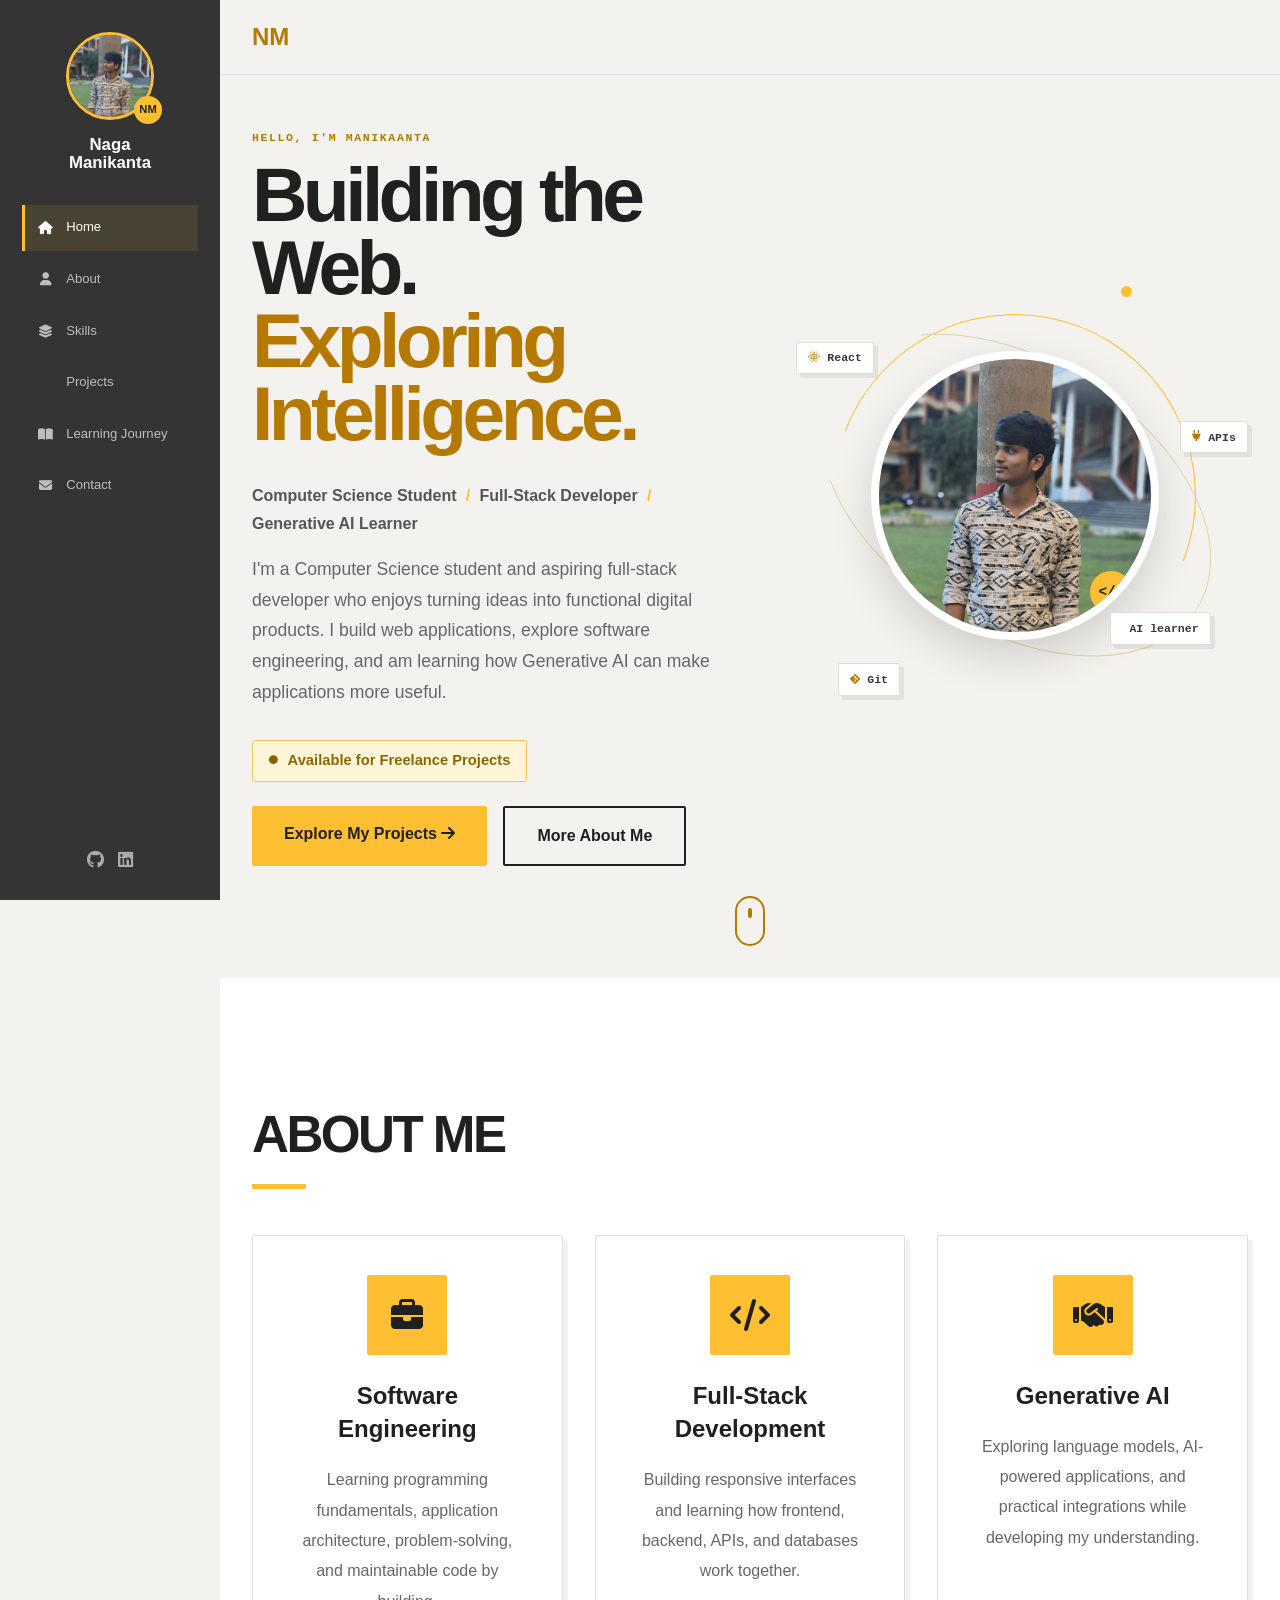
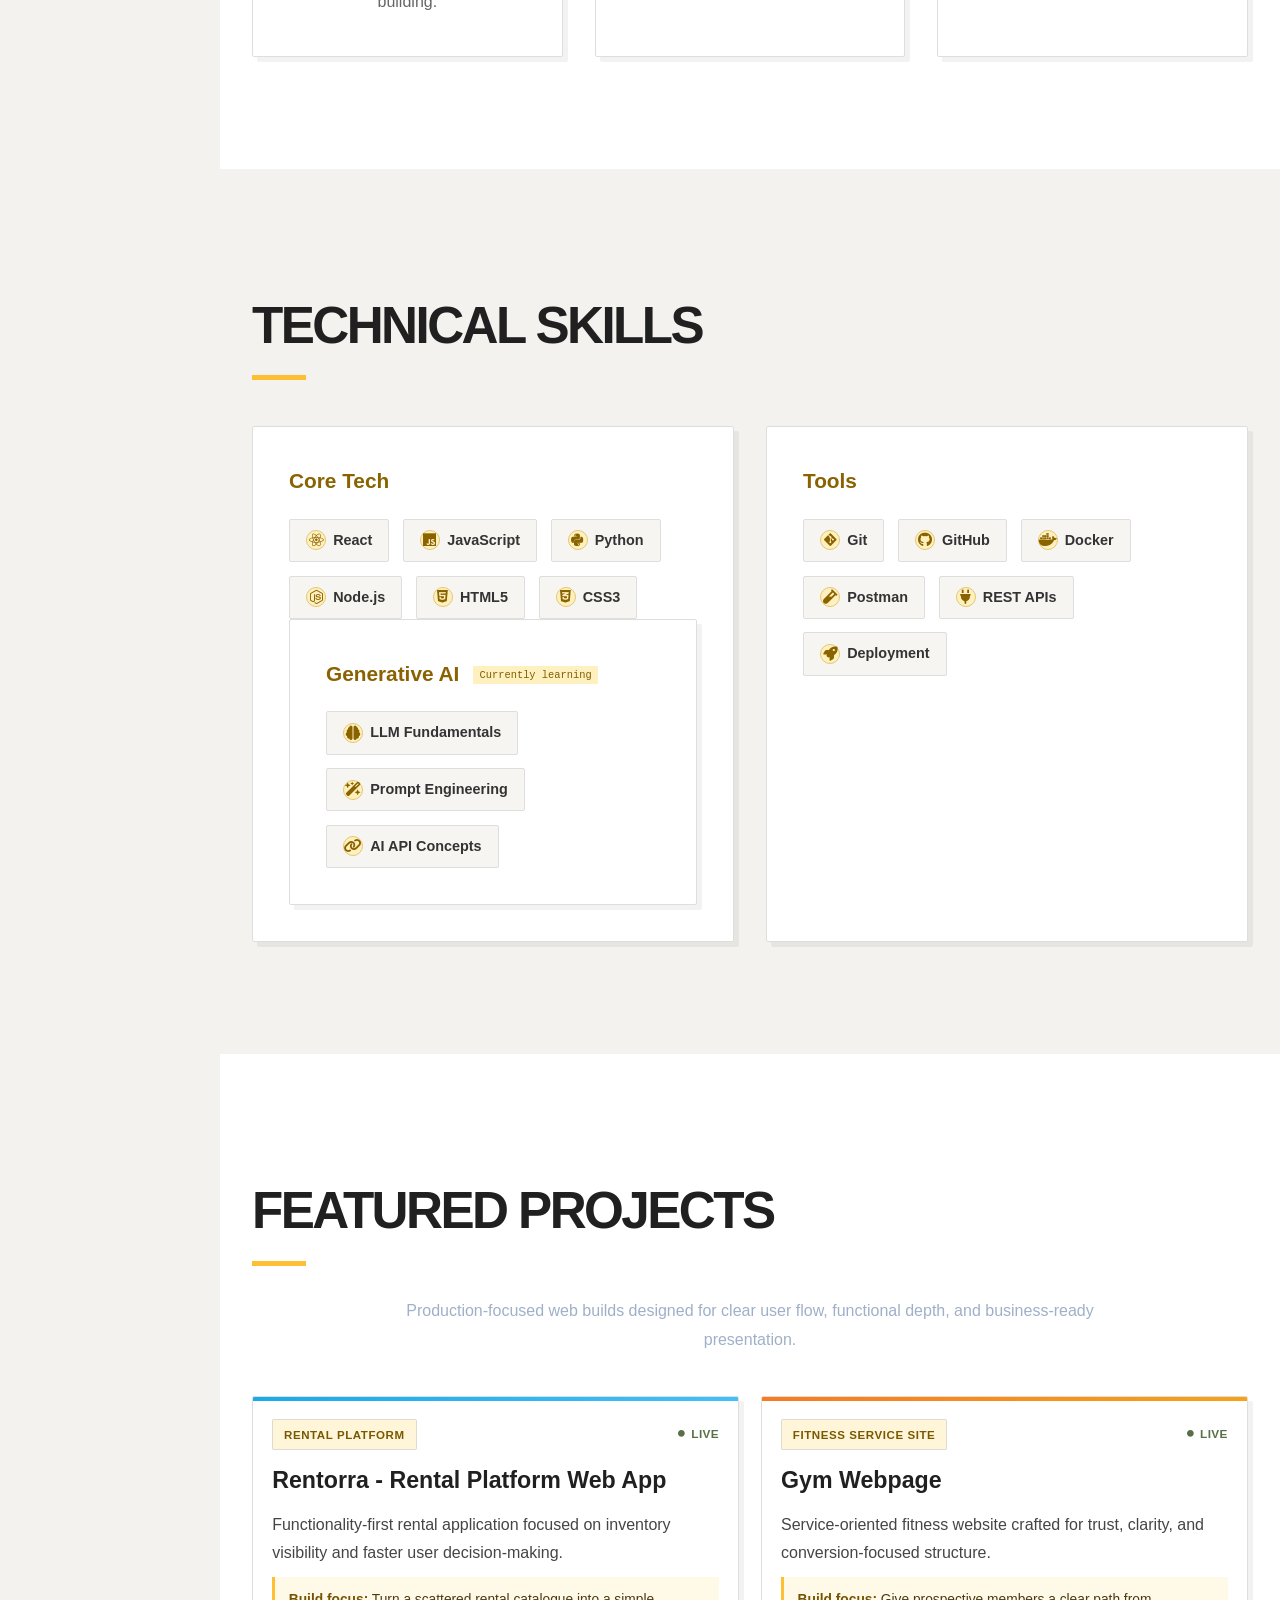
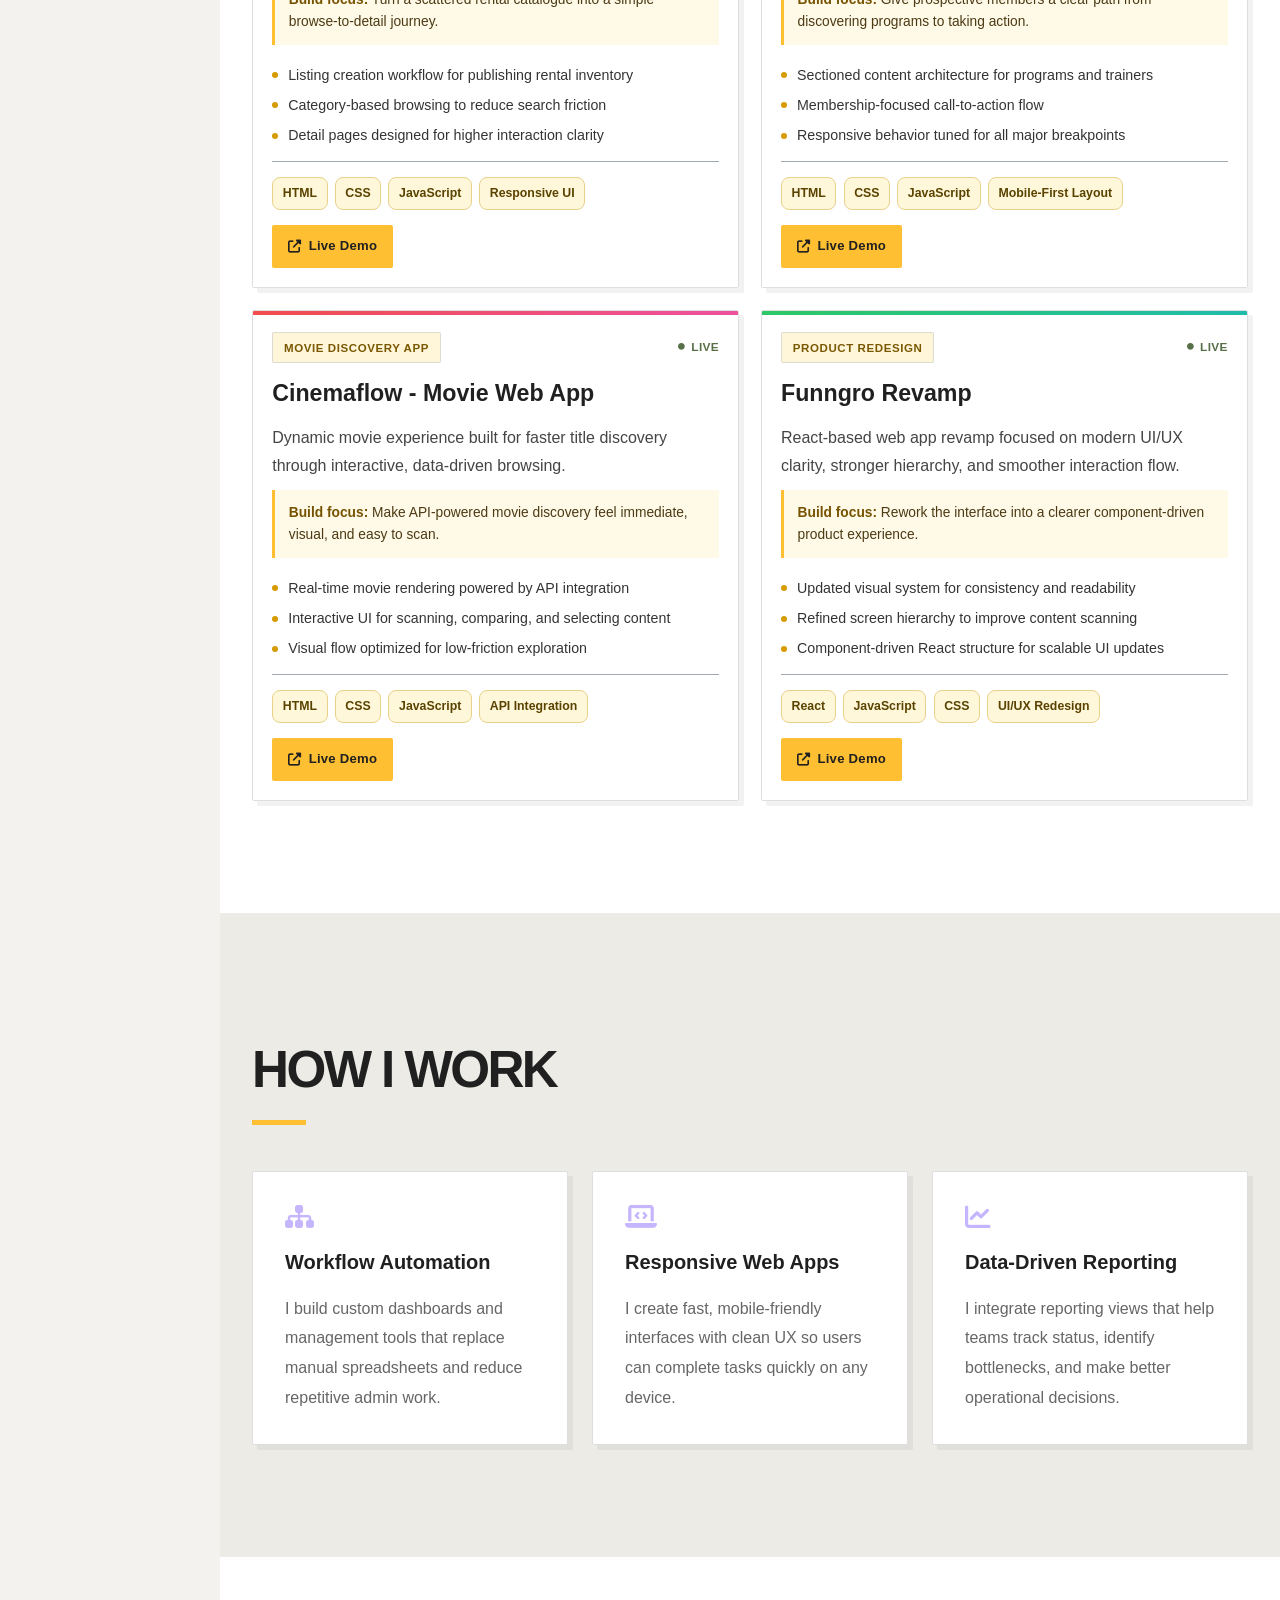
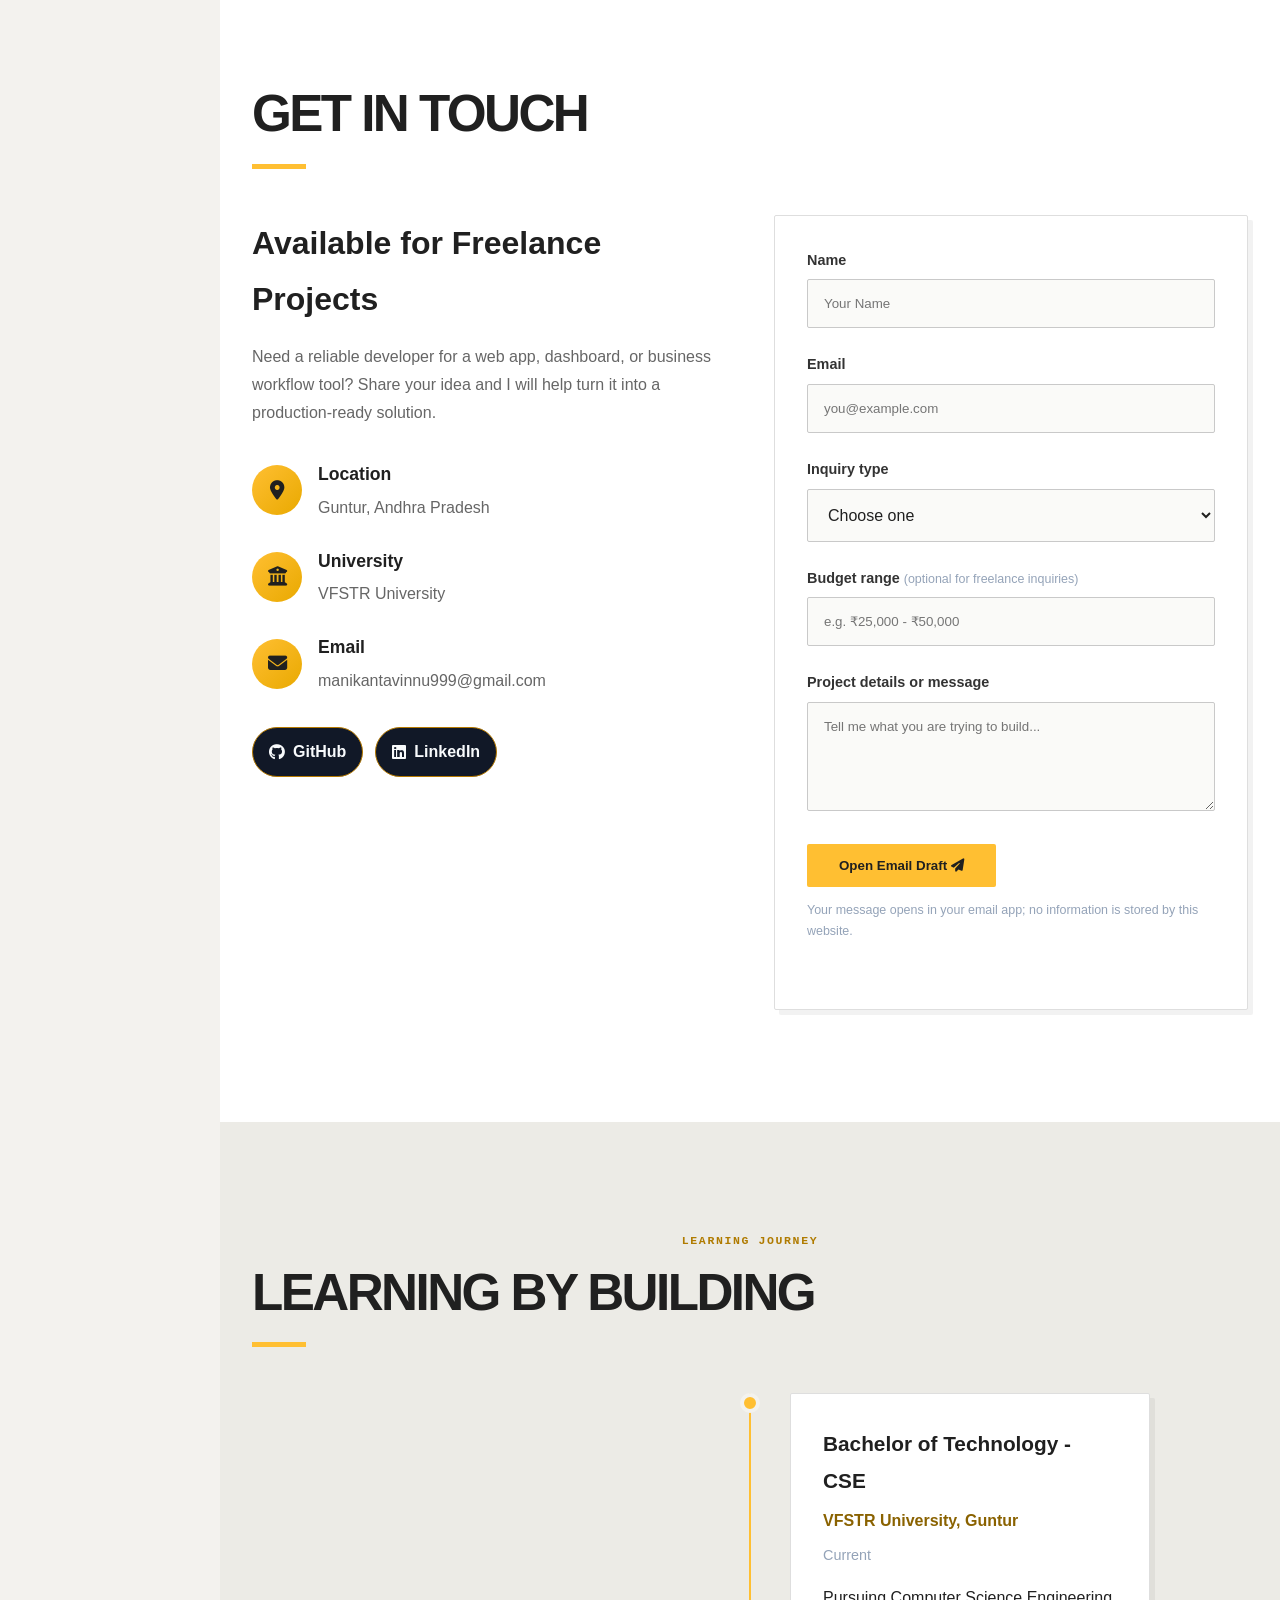
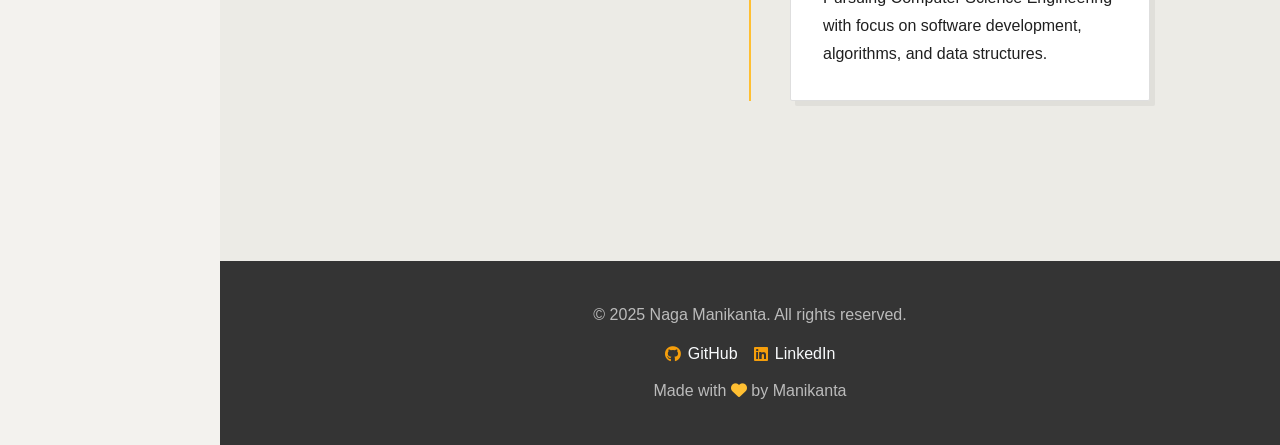
==== commit 7ff95f02: "Update in portfolio" ====
--- a/index.html
+++ b/index.html
@@ -4,11 +4,33 @@
     <meta charset="UTF-8">
     <meta name="viewport" content="width=device-width, initial-scale=1.0">
     <title>Naga Manikanta - Portfolio</title>
+    <meta name="description" content="Naga Manikanta builds responsive web applications and practical digital experiences with JavaScript, React, Python, and Node.js.">
+    <meta name="theme-color" content="#090D16">
+    <link rel="canonical" href="https://manikaanta999.github.io/portfolio/">
     <link rel="stylesheet" href="style.css">
     <link rel="stylesheet" href="https://cdnjs.cloudflare.com/ajax/libs/font-awesome/6.4.0/css/all.min.css">
 </head>
-<body>
-    <!-- Navigation -->
+<body class="editorial-portfolio">
+    <aside class="sidebar" aria-label="Primary navigation">
+        <a class="sidebar-profile" href="#home">
+            <img src="img prfl.jpg" alt="Naga Manikanta">
+            <span>NM</span>
+        </a>
+        <p class="sidebar-name">Naga<br>Manikanta</p>
+        <nav class="sidebar-nav">
+            <a href="#home" class="sidebar-link active"><i class="fas fa-house"></i><span>Home</span></a>
+            <a href="#about" class="sidebar-link"><i class="fas fa-user"></i><span>About</span></a>
+            <a href="#skills" class="sidebar-link"><i class="fas fa-layer-group"></i><span>Skills</span></a>
+            <a href="#projects" class="sidebar-link"><i class="fas fa-grid-2"></i><span>Projects</span></a>
+            <a href="#learning-journey" class="sidebar-link"><i class="fas fa-book-open"></i><span>Learning Journey</span></a>
+            <a href="#contact" class="sidebar-link"><i class="fas fa-envelope"></i><span>Contact</span></a>
+        </nav>
+        <div class="sidebar-socials">
+            <a href="https://github.com/Manikaanta999/" target="_blank" rel="noopener noreferrer" aria-label="GitHub"><i class="fab fa-github"></i></a>
+            <a href="https://www.linkedin.com/in/naga-manikanta-nallabothula-577647229/" target="_blank" rel="noopener noreferrer" aria-label="LinkedIn"><i class="fab fa-linkedin"></i></a>
+        </div>
+    </aside>
+    <!-- Mobile Navigation -->
     <nav class="navbar">
         <div class="nav-container">
             <div class="logo">
@@ -21,9 +43,9 @@
                 <li><a href="#projects" class="nav-link">Projects</a></li>
                 <li><a href="#services" class="nav-link">Services</a></li>
                 <li><a href="#contact" class="nav-link">Contact</a></li>
-                <li><a href="#education" class="nav-link">Education</a></li>
+                <li><a href="#learning-journey" class="nav-link">Learning Journey</a></li>
             </ul>
-            <div class="hamburger">
+            <div class="hamburger" role="button" tabindex="0" aria-label="Toggle navigation" aria-expanded="false">
                 <span></span>
                 <span></span>
                 <span></span>
@@ -37,51 +59,38 @@
             <div class="hero-content">
                 <div class="hero-title-wrapper">
                     <img src="img prfl.jpg" alt="Naga Manikanta" class="profile-img-small">
-                    <h1 class="hero-title" data-text="Hi, I'm Naga Manikanta">
-                        Hi, I'm <span class="gradient-text">Naga Manikanta</span>
+                    <span class="hero-eyebrow">HELLO, I'M MANIKAANTA</span>
+                    <h1 class="hero-title" data-text="Building the Web. Exploring Intelligence.">
+                        Building the Web.<br><span class="gradient-text">Exploring Intelligence.</span>
                     </h1>
                 </div>
-                <p class="hero-subtitle">Full Stack Developer</p>
+                <p class="hero-subtitle">Computer Science Student <span>/</span> Full-Stack Developer <span>/</span> Generative AI Learner</p>
                 <p class="hero-description">
-                    I build fast, responsive, and conversion-focused web applications that help businesses streamline operations and scale with confidence.
+                    I'm a Computer Science student and aspiring full-stack developer who enjoys turning ideas into functional digital products. I build web applications, explore software engineering, and am learning how Generative AI can make applications more useful.
                 </p>
                 <div class="availability-pill">
                     <i class="fas fa-circle"></i>
                     <span>Available for Freelance Projects</span>
                 </div>
                 <div class="hero-buttons">
-                    <a href="#projects" class="btn btn-primary">See Case Studies</a>
-                    <a href="#contact" class="btn btn-secondary">Let's Build Something Together</a>
+                    <a href="#projects" class="btn btn-primary">Explore My Projects <i class="fas fa-arrow-right"></i></a>
+                    <a href="#about" class="btn btn-secondary">More About Me</a>
                 </div>
             </div>
             <div class="hero-visual">
-                <div class="floating-cube">
-                    <div class="cube">
-                        <div class="face front">
-                            <i class="fab fa-react"></i>
-                            <span>React</span>
-                        </div>
-                        <div class="face back">
-                            <i class="fab fa-node-js"></i>
-                            <span>Node.js</span>
-                        </div>
-                        <div class="face right">
-                            <i class="fab fa-js"></i>
-                            <span>JavaScript</span>
-                        </div>
-                        <div class="face left">
-                            <i class="fab fa-python"></i>
-                            <span>Python</span>
-                        </div>
-                        <div class="face top">
-                            <i class="fas fa-plug"></i>
-                            <span>API</span>
-                        </div>
-                        <div class="face bottom">
-                            <i class="fab fa-git-alt"></i>
-                            <span>Git</span>
-                        </div>
-                    </div>
+                <div class="hero-orbit" aria-label="Full-stack development and generative AI">
+                    <div class="orbit-ring orbit-ring-main"></div>
+                    <div class="orbit-ring orbit-ring-offset"></div>
+                    <div class="hero-portrait">
+                        <img src="img prfl.jpg" alt="Naga Manikanta working on digital products">
+                        <span class="portrait-mark">&lt;/&gt;</span>
+                    </div>
+                    <span class="hero-chip chip-react"><i class="fab fa-react"></i> React</span>
+                    <span class="hero-chip chip-api"><i class="fas fa-plug"></i> APIs</span>
+                    <span class="hero-chip chip-ai"><i class="fas fa-sparkles"></i> AI learner</span>
+                    <span class="hero-chip chip-git"><i class="fab fa-git-alt"></i> Git</span>
+                    <span class="orbit-dot orbit-dot-top"></span>
+                    <span class="orbit-dot orbit-dot-bottom"></span>
                 </div>
             </div>
         </div>
@@ -101,22 +110,22 @@
                     <div class="card-icon">
                         <i class="fas fa-briefcase"></i>
                     </div>
-                    <h3>Client-Focused Delivery</h3>
-                    <p>I translate business requirements into clean, reliable web solutions that are easy for teams and users to adopt.</p>
+                    <h3>Software Engineering</h3>
+                    <p>Learning programming fundamentals, application architecture, problem-solving, and maintainable code by building.</p>
                 </div>
                 <div class="about-card">
                     <div class="card-icon">
                         <i class="fas fa-code"></i>
                     </div>
-                    <h3>Product Engineering</h3>
-                    <p>I specialize in responsive, user-centric interfaces and practical backend workflows that improve daily operations.</p>
+                    <h3>Full-Stack Development</h3>
+                    <p>Building responsive interfaces and learning how frontend, backend, APIs, and databases work together.</p>
                 </div>
                 <div class="about-card">
                     <div class="card-icon">
                         <i class="fas fa-handshake"></i>
                     </div>
-                    <h3>Clear Communication</h3>
-                    <p>From planning to launch, I keep stakeholders aligned with transparent updates and measurable outcomes.</p>
+                    <h3>Generative AI</h3>
+                    <p>Exploring language models, AI-powered applications, and practical integrations while developing my understanding.</p>
                 </div>
             </div>
         </div>
@@ -137,6 +146,14 @@
                         <span class="tech-tag"><i class="fab fa-html5"></i> HTML5</span>
                         <span class="tech-tag"><i class="fab fa-css3-alt"></i> CSS3</span>
                     </div>
+                    <div class="skill-category skill-learning">
+                        <h3 class="category-title">Generative AI <span class="learning-label">Currently learning</span></h3>
+                        <div class="tech-tags skill-stack">
+                            <span class="tech-tag"><i class="fas fa-brain"></i> LLM Fundamentals</span>
+                            <span class="tech-tag"><i class="fas fa-wand-magic-sparkles"></i> Prompt Engineering</span>
+                            <span class="tech-tag"><i class="fas fa-link"></i> AI API Concepts</span>
+                        </div>
+                    </div>
                 </div>
 
                 <div class="skill-category">
@@ -168,6 +185,7 @@
                         </div>
                         <h3>Rentorra - Rental Platform Web App</h3>
                         <p class="project-summary">Functionality-first rental application focused on inventory visibility and faster user decision-making.</p>
+                        <p class="project-context"><strong>Build focus:</strong> Turn a scattered rental catalogue into a simple browse-to-detail journey.</p>
                         <ul class="project-highlights">
                             <li>Listing creation workflow for publishing rental inventory</li>
                             <li>Category-based browsing to reduce search friction</li>
@@ -197,6 +215,7 @@
                         </div>
                         <h3>Gym Webpage</h3>
                         <p class="project-summary">Service-oriented fitness website crafted for trust, clarity, and conversion-focused structure.</p>
+                        <p class="project-context"><strong>Build focus:</strong> Give prospective members a clear path from discovering programs to taking action.</p>
                         <ul class="project-highlights">
                             <li>Sectioned content architecture for programs and trainers</li>
                             <li>Membership-focused call-to-action flow</li>
@@ -226,6 +245,7 @@
                         </div>
                         <h3>Cinemaflow - Movie Web App</h3>
                         <p class="project-summary">Dynamic movie experience built for faster title discovery through interactive, data-driven browsing.</p>
+                        <p class="project-context"><strong>Build focus:</strong> Make API-powered movie discovery feel immediate, visual, and easy to scan.</p>
                         <ul class="project-highlights">
                             <li>Real-time movie rendering powered by API integration</li>
                             <li>Interactive UI for scanning, comparing, and selecting content</li>
@@ -255,6 +275,7 @@
                         </div>
                         <h3>Funngro Revamp</h3>
                         <p class="project-summary">React-based web app revamp focused on modern UI/UX clarity, stronger hierarchy, and smoother interaction flow.</p>
+                        <p class="project-context"><strong>Build focus:</strong> Rework the interface into a clearer component-driven product experience.</p>
                         <ul class="project-highlights">
                             <li>Updated visual system for consistency and readability</li>
                             <li>Refined screen hierarchy to improve content scanning</li>
@@ -344,20 +365,35 @@
                     </div>
                 </div>
                 <div class="contact-form">
-                    <form id="contactForm">
+                    <form id="contactForm" action="mailto:manikantavinnu999@gmail.com" method="post" enctype="text/plain">
                         <div class="form-group">
-                            <input type="text" placeholder="Your Name" required>
+                            <label for="name">Name</label>
+                            <input id="name" name="name" type="text" autocomplete="name" placeholder="Your Name" required>
                         </div>
                         <div class="form-group">
-                            <input type="email" placeholder="Your Email" required>
+                            <label for="email">Email</label>
+                            <input id="email" name="email" type="email" autocomplete="email" placeholder="you@example.com" required>
                         </div>
                         <div class="form-group">
-                            <input type="text" placeholder="Subject" required>
+                            <label for="inquiry">Inquiry type</label>
+                            <select id="inquiry" name="inquiry" required>
+                                <option value="">Choose one</option>
+                                <option>Freelance Project</option>
+                                <option>Collaboration / Study</option>
+                                <option>Open Source</option>
+                                <option>Other</option>
+                            </select>
                         </div>
                         <div class="form-group">
-                            <textarea placeholder="Your Message" rows="5" required></textarea>
-                        </div>
-                        <button type="submit" class="btn btn-primary">Send Message</button>
+                            <label for="budget">Budget range <span>(optional for freelance inquiries)</span></label>
+                            <input id="budget" name="budget" type="text" placeholder="e.g. ₹25,000 - ₹50,000">
+                        </div>
+                        <div class="form-group">
+                            <label for="message">Project details or message</label>
+                            <textarea id="message" name="message" placeholder="Tell me what you are trying to build..." rows="5" required></textarea>
+                        </div>
+                        <button type="submit" class="btn btn-primary">Open Email Draft <i class="fas fa-paper-plane"></i></button>
+                        <p class="form-note">Your message opens in your email app; no information is stored by this website.</p>
                         <p id="formStatus" class="form-status" aria-live="polite"></p>
                     </form>
                 </div>
@@ -366,9 +402,10 @@
     </section>
 
     <!-- Education Section -->
-    <section id="education" class="education">
-        <div class="container">
-            <h2 class="section-title">Education</h2>
+    <section id="learning-journey" class="education">
+        <div class="container">
+            <div class="section-kicker">Learning journey</div>
+            <h2 class="section-title">Learning by building</h2>
             <div class="timeline">
                 <div class="timeline-item">
                     <div class="timeline-dot"></div>
--- a/style.css
+++ b/style.css
@@ -1248,3 +1248,279 @@
         gap: 0.35rem;
     }
 }
+
+/* Premium shared design system and visitor paths */
+:root {
+    --primary-color: #10b981;
+    --secondary-color: #34d399;
+    --accent-color: #f59e0b;
+    --bg-dark: #111827;
+    --bg-darker: #090d16;
+    --card-bg: #111827;
+    --text-light: #f8fafc;
+    --text-gray: #94a3b8;
+    --gradient: linear-gradient(135deg, #10b981, #059669);
+    --developer-accent: #6366f1;
+}
+
+body {
+    background: var(--bg-darker);
+    font-family: Inter, "Segoe UI", sans-serif;
+}
+
+.navbar { background: rgba(9, 13, 22, 0.92); border-bottom-color: rgba(148, 163, 184, 0.14); }
+.logo-text { background: none; -webkit-text-fill-color: initial; color: var(--primary-color); }
+.nav-link::after, .section-title::after { background: var(--primary-color); }
+.btn { border-radius: 8px; }
+.btn-primary { background: var(--gradient); box-shadow: 0 8px 22px rgba(16, 185, 129, 0.2); }
+.btn-secondary { border-color: #475569; }
+.btn-secondary:hover { background: #1e293b; border-color: var(--primary-color); }
+.hero { background: radial-gradient(circle at 80% 30%, rgba(16, 185, 129, 0.1), transparent 35%); }
+.hero-title { letter-spacing: -0.04em; }
+.gradient-text { background: none; -webkit-text-fill-color: initial; color: var(--primary-color); }
+.profile-img-small { border: 2px solid var(--primary-color); background: none; box-shadow: 0 8px 24px rgba(16, 185, 129, 0.2); }
+.face { border-width: 1px; background: rgba(17, 24, 39, 0.8) !important; }
+.front { border-color: #10b981; color: #34d399; }
+.back, .left { border-color: #6366f1; color: #818cf8; }
+.right { border-color: #f59e0b; color: #fbbf24; }
+.top { border-color: #38bdf8; color: #7dd3fc; }
+.bottom { border-color: #a78bfa; color: #c4b5fd; }
+.paths { background: #111827; }
+.section-kicker { color: var(--primary-color); font: 700 .78rem/1.2 "JetBrains Mono", monospace; letter-spacing: .12em; text-align: center; text-transform: uppercase; }
+.path-switcher { display: flex; justify-content: center; gap: .5rem; margin: -1rem auto 2rem; }
+.path-toggle { background: transparent; color: var(--text-gray); border: 1px solid #475569; border-radius: 999px; cursor: pointer; padding: .65rem 1.2rem; font: inherit; font-weight: 700; }
+.path-toggle.is-active { background: var(--primary-color); color: #052e24; border-color: var(--primary-color); }
+.path-grid, .developer-grid { display: grid; grid-template-columns: repeat(2, 1fr); gap: 1.25rem; }
+.path-card { padding: 2rem; border: 1px solid #334155; border-radius: 12px; background: #0f172a; }
+.path-card-professional { border-top: 3px solid var(--primary-color); }
+.path-card-developer { border-top: 3px solid var(--developer-accent); }
+.path-card h3 { font-size: 1.5rem; margin: .7rem 0; }
+.path-card p, .section-intro { color: var(--text-gray); max-width: 650px; }
+.path-label, .entry-type { color: var(--text-gray); font: 700 .72rem/1.2 "JetBrains Mono", monospace; text-transform: uppercase; letter-spacing: .06em; }
+.btn-developer { background: var(--developer-accent); color: white; }
+.developer-space { background: #0c1220; }
+.developer-kicker, .developer-card i, .entry-meta { color: #818cf8; }
+.section-intro { margin: -1.3rem auto 2rem; text-align: center; }
+.developer-card { display: flex; gap: 1rem; padding: 1.5rem; background: #111827; border: 1px solid rgba(99, 102, 241, .3); border-radius: 12px; }
+.developer-card i { font-size: 1.5rem; padding-top: .2rem; }
+.developer-card h3 { margin: .45rem 0; }
+.developer-card p { color: var(--text-gray); }
+.entry-meta { display: block; font: .75rem "JetBrains Mono", monospace; margin-top: .8rem; }
+.about-card, .skill-category, .service-card, .contact-form, .timeline-card { border-radius: 12px; border-color: #334155; }
+.project-card { border-radius: 12px; background: #111827; }
+.project-link { border-radius: 8px; background: var(--gradient); }
+.form-group label { display: block; color: #e2e8f0; font-size: .9rem; font-weight: 700; margin-bottom: .4rem; }
+.form-group label span, .form-note { color: var(--text-gray); font-size: .78rem; font-weight: 400; }
+.form-group select { width: 100%; padding: 1rem; background: #0f172a; border: 1px solid #475569; border-radius: 8px; color: var(--text-light); font: inherit; }
+.form-group input, .form-group textarea { background: #0f172a; border-color: #475569; border-radius: 8px; }
+.form-note { margin-top: .8rem; }
+:focus-visible { outline: 3px solid #f59e0b; outline-offset: 3px; }
+.navbar.is-scrolled { background: rgba(9, 13, 22, .98); box-shadow: 0 8px 24px rgba(0, 0, 0, .25); }
+.reveal { opacity: 0; transform: translateY(22px); transition: opacity .55s ease, transform .55s ease; }
+.reveal.is-visible { opacity: 1; transform: none; }
+body[data-path="developer"] { --primary-color: #6366f1; --secondary-color: #818cf8; --gradient: linear-gradient(135deg, #6366f1, #4f46e5); }
+body[data-path="developer"] .path-card-developer { border-color: #6366f1; box-shadow: 0 10px 30px rgba(99, 102, 241, .12); }
+body[data-path="developer"] .path-card-professional { opacity: .82; }
+@media (max-width: 768px) {
+    .path-grid, .developer-grid { grid-template-columns: 1fr; }
+    .path-card { padding: 1.5rem; }
+}
+@media (prefers-reduced-motion: reduce) {
+    *, *::before, *::after { animation-duration: .01ms !important; animation-iteration-count: 1 !important; scroll-behavior: auto !important; transition-duration: .01ms !important; }
+}
+
+/* Editorial portfolio direction */
+.editorial-portfolio {
+    --editorial-bg: #f3f2ee;
+    --editorial-surface: #fff;
+    --editorial-sidebar: #343434;
+    --editorial-text: #202020;
+    --editorial-muted: #666;
+    --editorial-yellow: #ffbf32;
+    --primary-color: #b57900;
+    --secondary-color: #b57900;
+    --gradient: linear-gradient(135deg, #ffbf32, #e9a900);
+    background: var(--editorial-bg);
+    color: var(--editorial-text);
+    font-family: "Space Grotesk", "Segoe UI", sans-serif;
+}
+.editorial-portfolio .sidebar {
+    position: fixed; inset: 0 auto 0 0; z-index: 1100; width: 220px;
+    padding: 2rem 1.35rem 1.5rem; background: var(--editorial-sidebar); color: #fff;
+    display: flex; flex-direction: column; align-items: center;
+}
+.sidebar-profile { position: relative; display: block; width: 88px; height: 88px; }
+.sidebar-profile img { width: 100%; height: 100%; object-fit: cover; border-radius: 50%; border: 3px solid var(--editorial-yellow); }
+.sidebar-profile span { position: absolute; right: -8px; bottom: -4px; display: grid; place-items: center; width: 28px; height: 28px; border-radius: 50%; background: var(--editorial-yellow); color: #202020; font-size: .7rem; font-weight: 800; }
+.sidebar-name { margin: 1rem 0 2rem; color: #fff; font-size: 1.05rem; font-weight: 700; line-height: 1.1; text-align: center; }
+.sidebar-nav { display: grid; width: 100%; gap: .35rem; }
+.sidebar-link { display: flex; align-items: center; gap: .75rem; padding: .72rem .75rem; border-left: 3px solid transparent; color: #bdbdbd; text-decoration: none; font-size: .82rem; transition: .2s ease; }
+.sidebar-link i { width: 1.1rem; text-align: center; }
+.sidebar-link:hover, .sidebar-link.active { border-left-color: var(--editorial-yellow); color: #fff; background: rgba(255, 191, 50, .1); }
+.sidebar-socials { display: flex; gap: .9rem; margin-top: auto; }
+.sidebar-socials a { color: #aaa; font-size: 1.1rem; }
+.sidebar-socials a:hover { color: var(--editorial-yellow); }
+.editorial-portfolio .navbar { left: 220px; background: rgba(243, 242, 238, .94); border-bottom: 1px solid #dedede; }
+.editorial-portfolio .nav-container { max-width: none; }
+.editorial-portfolio .logo-text { color: #b57900; }
+.editorial-portfolio .nav-menu { display: none; }
+.editorial-portfolio .hamburger { display: none; }
+.editorial-portfolio main, .editorial-portfolio > section, .editorial-portfolio > footer { margin-left: 220px; }
+.editorial-portfolio .hero { min-height: 100vh; padding-top: 70px; background: var(--editorial-bg); }
+.editorial-portfolio .hero-container { max-width: 1200px; }
+.editorial-portfolio .hero-title { color: var(--editorial-text); font-size: clamp(3rem, 6vw, 6.5rem); letter-spacing: -.06em; line-height: .95; }
+.editorial-portfolio .hero-title-wrapper { align-items: flex-start; flex-direction: column; gap: .8rem; }
+.editorial-portfolio .hero { padding-top: 125px; }
+.editorial-portfolio .hero-eyebrow { position: relative; z-index: 2; margin-top: .4rem; }
+.editorial-portfolio .profile-img-small { display: none; }
+.hero-eyebrow, .editorial-portfolio .section-kicker { display: block; color: #b07b00; font: 800 .72rem/1.2 "JetBrains Mono", monospace; letter-spacing: .14em; }
+.editorial-portfolio .hero-subtitle { color: #555; font-size: 1rem; font-weight: 700; }
+.editorial-portfolio .hero-subtitle span { color: var(--editorial-yellow); margin: 0 .3rem; }
+.editorial-portfolio .hero-description { color: var(--editorial-muted); max-width: 570px; }
+.editorial-portfolio .hero .gradient-text { color: #b57900; }
+.editorial-portfolio .availability-pill { border-radius: 3px; border-color: #edc25e; background: #fff6da; color: #8b6500; }
+.editorial-portfolio .hero-visual { min-height: 450px; }
+.editorial-portfolio .floating-cube { width: 360px; height: 360px; }
+.editorial-portfolio .face { width: 360px; height: 360px; background: rgba(255, 255, 255, .8) !important; border-color: var(--editorial-yellow) !important; color: #b07b00 !important; }
+.editorial-portfolio .front { transform: rotateY(0deg) translateZ(180px); }
+.editorial-portfolio .back { transform: rotateY(180deg) translateZ(180px); }
+.editorial-portfolio .right { transform: rotateY(90deg) translateZ(180px); }
+.editorial-portfolio .left { transform: rotateY(-90deg) translateZ(180px); }
+.editorial-portfolio .top { transform: rotateX(90deg) translateZ(180px); }
+.editorial-portfolio .bottom { transform: rotateX(-90deg) translateZ(180px); }
+.editorial-portfolio .paths, .editorial-portfolio .about, .editorial-portfolio .projects, .editorial-portfolio .contact { background: var(--editorial-surface); }
+.editorial-portfolio section { padding: 7rem 0; }
+.editorial-portfolio .section-title { margin-bottom: 3.5rem; color: var(--editorial-text); font-size: clamp(2.2rem, 4vw, 4.4rem); letter-spacing: -.05em; text-transform: uppercase; text-align: left; }
+.editorial-portfolio .section-title::after { left: 0; transform: none; width: 54px; height: 5px; background: var(--editorial-yellow); border-radius: 0; }
+.editorial-portfolio .path-grid, .editorial-portfolio .developer-grid { gap: 1.5rem; }
+.editorial-portfolio .path-card, .editorial-portfolio .developer-card, .editorial-portfolio .about-card, .editorial-portfolio .skill-category, .editorial-portfolio .service-card, .editorial-portfolio .timeline-card, .editorial-portfolio .contact-form { border-radius: 2px; border: 1px solid #dedede; background: #fff; box-shadow: 5px 5px 0 rgba(32, 32, 32, .06); }
+.editorial-portfolio .path-card-professional, .editorial-portfolio .path-card-developer { border-top: 5px solid var(--editorial-yellow); }
+.editorial-portfolio .btn { border-radius: 2px; }
+.editorial-portfolio .btn-primary, .editorial-portfolio .btn-developer { background: var(--editorial-yellow); color: #202020; box-shadow: none; }
+.editorial-portfolio .btn-primary:hover, .editorial-portfolio .btn-developer:hover { background: #e9a900; }
+.editorial-portfolio .btn-secondary { color: #202020; border-color: #202020; }
+.editorial-portfolio .card-icon { border-radius: 2px; background: var(--editorial-yellow); color: #202020; }
+.editorial-portfolio .about-card p, .editorial-portfolio .service-card p, .editorial-portfolio .project-summary, .editorial-portfolio .contact-info p { color: var(--editorial-muted); }
+.editorial-portfolio .category-title, .editorial-portfolio .developer-kicker, .editorial-portfolio .developer-card i, .editorial-portfolio .entry-meta { color: #5656d9; }
+.editorial-portfolio .skill-category:not(.skill-learning) .category-title { color: #8a6200; }
+.editorial-portfolio .tech-tag { border-radius: 2px; background: #f6f5f1; border-color: #dedede; color: #333; }
+.editorial-portfolio .tech-tag i {
+    color: #8a6200;
+    background: #fff1bf;
+    border: 1px solid #e4c66e;
+}
+.editorial-portfolio .project-surface { background: #fff; }
+.editorial-portfolio .project-surface h3 { color: #202020; font-size: 1.45rem; }
+.editorial-portfolio .project-summary { color: #454545; font-size: 1rem; }
+.editorial-portfolio .project-context {
+    margin: -.25rem 0 .2rem;
+    padding: .75rem .85rem;
+    border-left: 3px solid var(--editorial-yellow);
+    background: #fff9e8;
+    color: #4b3a13;
+    font-size: .86rem;
+    line-height: 1.6;
+}
+.editorial-portfolio .project-context strong { color: #765300; }
+.editorial-portfolio .project-highlights li { color: #343434; }
+.editorial-portfolio .project-highlights li::before { background: #d69b00; }
+.editorial-portfolio .project-tech span {
+    color: #5a4300;
+    background: #fff7d9;
+    border-color: #ead18a;
+}
+.editorial-portfolio .project-card { border-radius: 2px; background: #fff; border-color: #dedede; box-shadow: 5px 5px 0 rgba(32, 32, 32, .06); }
+.editorial-portfolio .project-badge { border-radius: 2px; background: #fff6da; color: #795800; }
+.editorial-portfolio .project-link { border-radius: 2px; background: var(--editorial-yellow); color: #202020; }
+.editorial-portfolio .education, .editorial-portfolio .services { background: #ecebe6; }
+.editorial-portfolio .footer { margin-left: 220px; background: var(--editorial-sidebar); border-top: 0; }
+.editorial-portfolio .footer p { color: #bbb; }
+.editorial-portfolio .form-group input, .editorial-portfolio .form-group textarea, .editorial-portfolio .form-group select { border-radius: 2px; background: #fafaf8; border-color: #c9c9c9; color: #202020; }
+.editorial-portfolio .form-group label { color: #333; }
+.learning-label { display: inline-block; margin-left: .5rem; padding: .2rem .4rem; background: #fff1bf; color: #805e00; font: .65rem "JetBrains Mono", monospace; vertical-align: middle; }
+.editorial-portfolio .timeline::before { background: var(--editorial-yellow); }
+.editorial-portfolio .timeline-dot { background: var(--editorial-yellow); border-color: var(--editorial-bg); }
+.editorial-portfolio .timeline-card h4 { color: #8a6200; }
+.editorial-portfolio .project-state { color: #587047; }
+.editorial-portfolio .availability-pill i { color: #8a6200; }
+.editorial-portfolio .footer .fa-heart { color: var(--editorial-yellow); }
+.editorial-portfolio .hero-orbit {
+    position: relative;
+    width: min(40rem, 100%);
+    aspect-ratio: 1;
+    display: grid;
+    place-items: center;
+}
+.editorial-portfolio .hero-portrait {
+    position: relative;
+    z-index: 2;
+    width: min(62%, 330px);
+    aspect-ratio: 1;
+    overflow: hidden;
+    border: 8px solid #fff;
+    border-radius: 50%;
+    box-shadow: 0 18px 40px rgba(32, 32, 32, .16);
+    background: #dedede;
+}
+.editorial-portfolio .hero-portrait img { width: 100%; height: 100%; object-fit: cover; object-position: center; }
+.portrait-mark {
+    position: absolute;
+    right: 7%; bottom: 7%;
+    display: grid; place-items: center;
+    width: 42px; height: 42px;
+    border-radius: 50%;
+    background: var(--editorial-yellow);
+    color: #202020;
+    font: 800 .9rem "JetBrains Mono", monospace;
+}
+.editorial-portfolio .orbit-ring {
+    position: absolute;
+    width: 78%; height: 78%;
+    border: 1px solid var(--editorial-yellow);
+    border-radius: 50%;
+    transform: rotate(-24deg);
+}
+.editorial-portfolio .orbit-ring-main { border-left-color: transparent; border-bottom-color: transparent; }
+.editorial-portfolio .orbit-ring-offset { width: 92%; height: 58%; transform: rotate(32deg); border-color: #e4d4a2; border-left-color: transparent; }
+.orbit-dot { position: absolute; z-index: 3; width: 11px; height: 11px; border-radius: 50%; background: var(--editorial-yellow); }
+.orbit-dot-top { top: 5%; right: 25%; }
+.orbit-dot-bottom { bottom: 8%; left: 18%; }
+.hero-chip {
+    position: absolute; z-index: 4;
+    display: inline-flex; align-items: center; gap: .45rem;
+    padding: .55rem .7rem;
+    border: 1px solid #dedede;
+    border-radius: 2px;
+    background: #fff;
+    color: #383838;
+    box-shadow: 4px 4px 0 rgba(32, 32, 32, .08);
+    font: 700 .72rem "JetBrains Mono", monospace;
+}
+.hero-chip i { color: #b57900; }
+.chip-react { top: 17%; left: 3%; }
+.chip-api { top: 34%; right: 0; }
+.chip-ai { bottom: 18%; right: 8%; }
+.chip-git { bottom: 7%; left: 12%; }
+@media (max-width: 768px) {
+    .editorial-portfolio .sidebar { display: none; }
+    .editorial-portfolio .navbar, .editorial-portfolio > section, .editorial-portfolio > footer { margin-left: 0; left: 0; }
+    .editorial-portfolio .navbar { display: block; }
+    .editorial-portfolio .nav-menu { display: none; }
+    .editorial-portfolio .hamburger { display: flex; }
+    .editorial-portfolio .hero { padding-top: 105px; }
+    .editorial-portfolio .hero-title { font-size: clamp(2.7rem, 12vw, 4rem); }
+    .editorial-portfolio .hero-visual { min-height: 300px; }
+    .editorial-portfolio .hero-orbit { width: min(24rem, 100%); }
+    .hero-chip { font-size: .63rem; padding: .45rem .55rem; }
+    .chip-react { left: 0; }
+    .chip-api { right: -2%; }
+    .chip-ai { right: 0; }
+    .editorial-portfolio .floating-cube { width: 220px; height: 220px; }
+    .editorial-portfolio .face { width: 220px; height: 220px; font-size: 2rem; }
+    .editorial-portfolio .front { transform: rotateY(0deg) translateZ(110px); }
+    .editorial-portfolio .back { transform: rotateY(180deg) translateZ(110px); }
+    .editorial-portfolio .right { transform: rotateY(90deg) translateZ(110px); }
+    .editorial-portfolio .left { transform: rotateY(-90deg) translateZ(110px); }
+    .editorial-portfolio .top { transform: rotateX(90deg) translateZ(110px); }
+    .editorial-portfolio .bottom { transform: rotateX(-90deg) translateZ(110px); }
+}
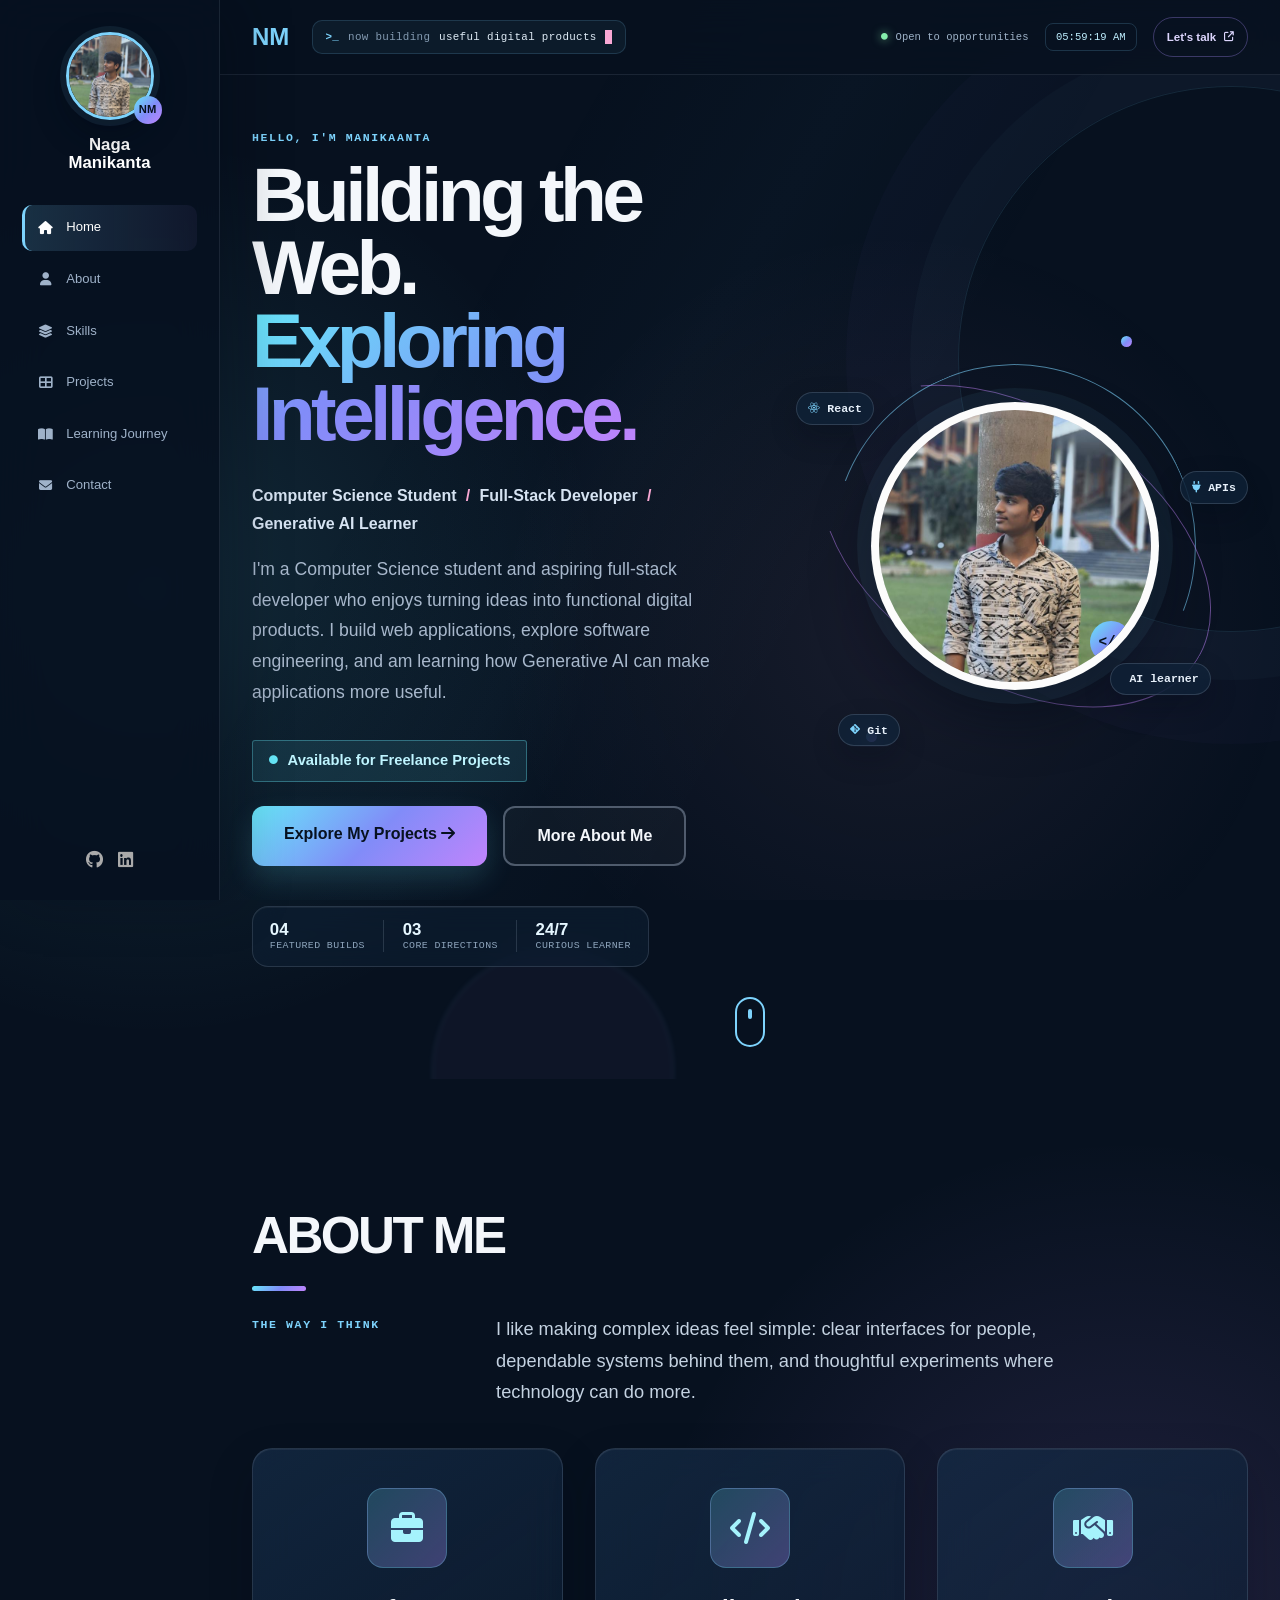
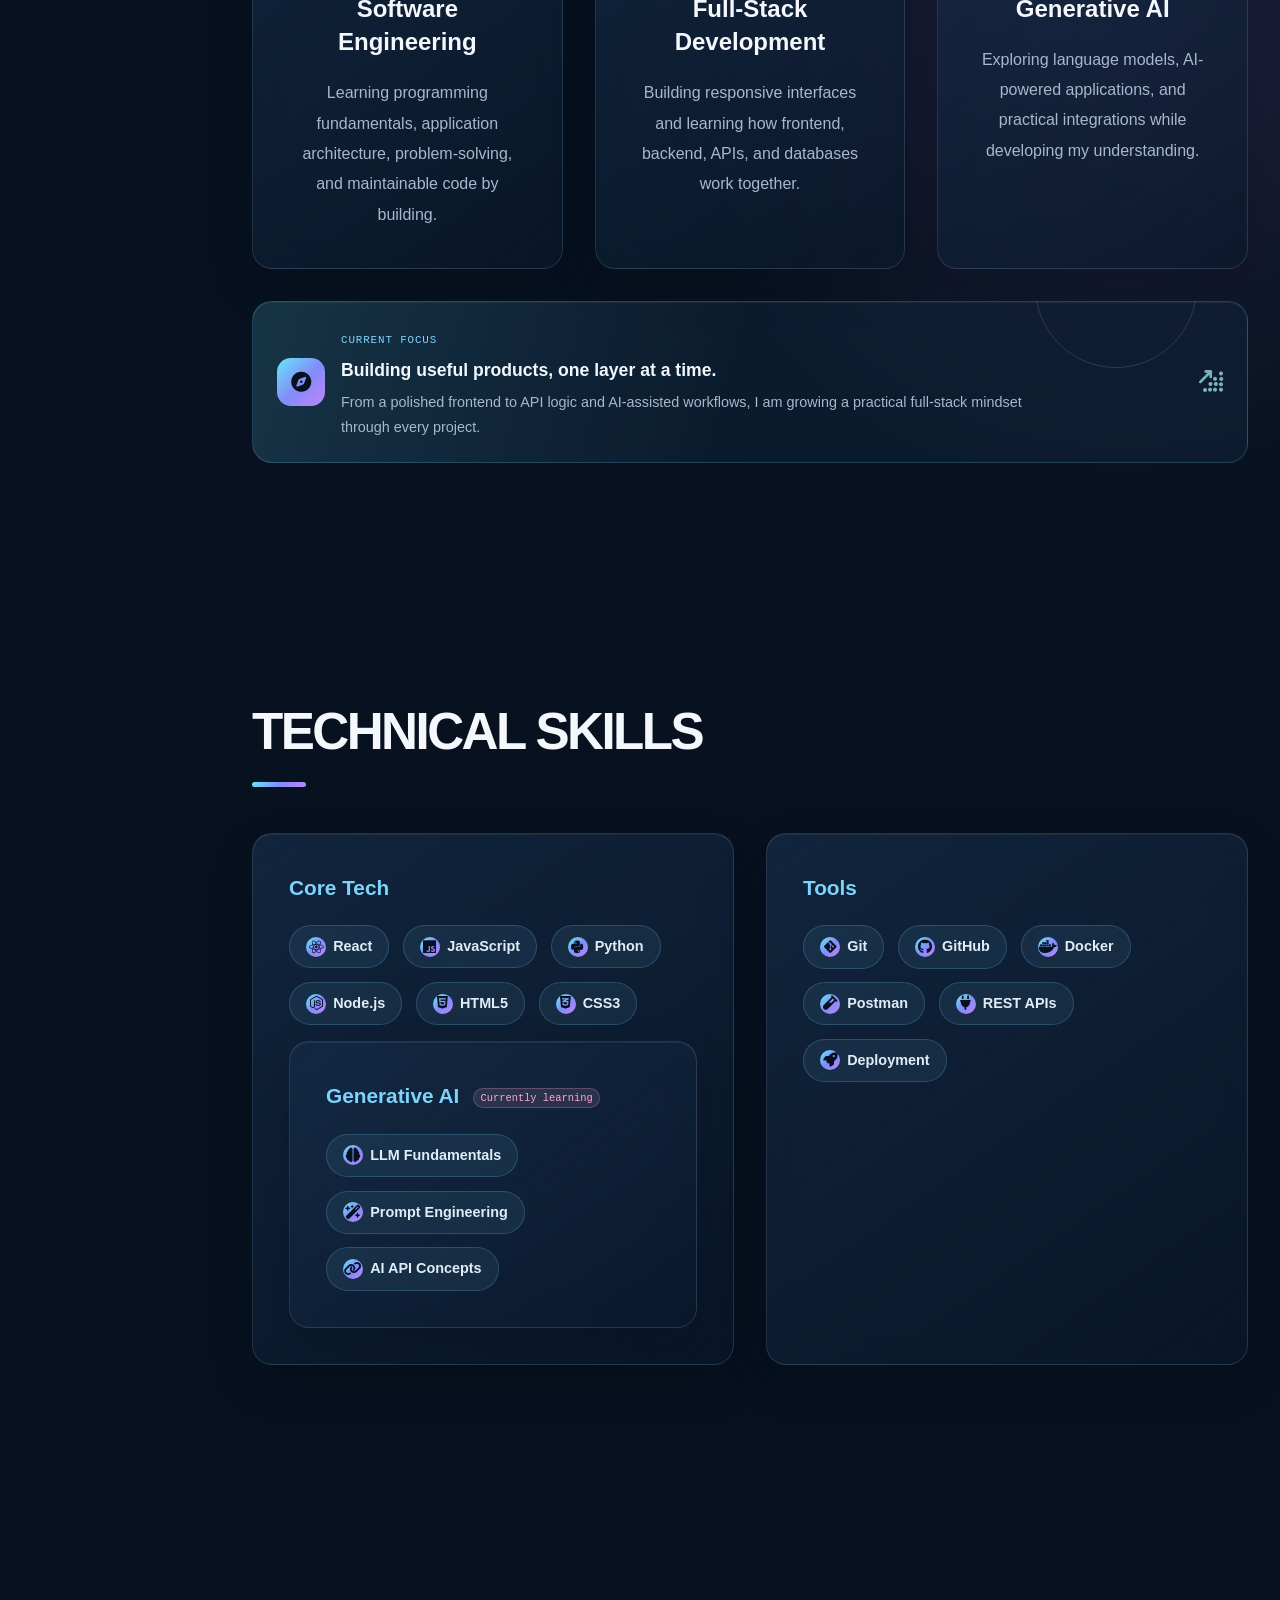
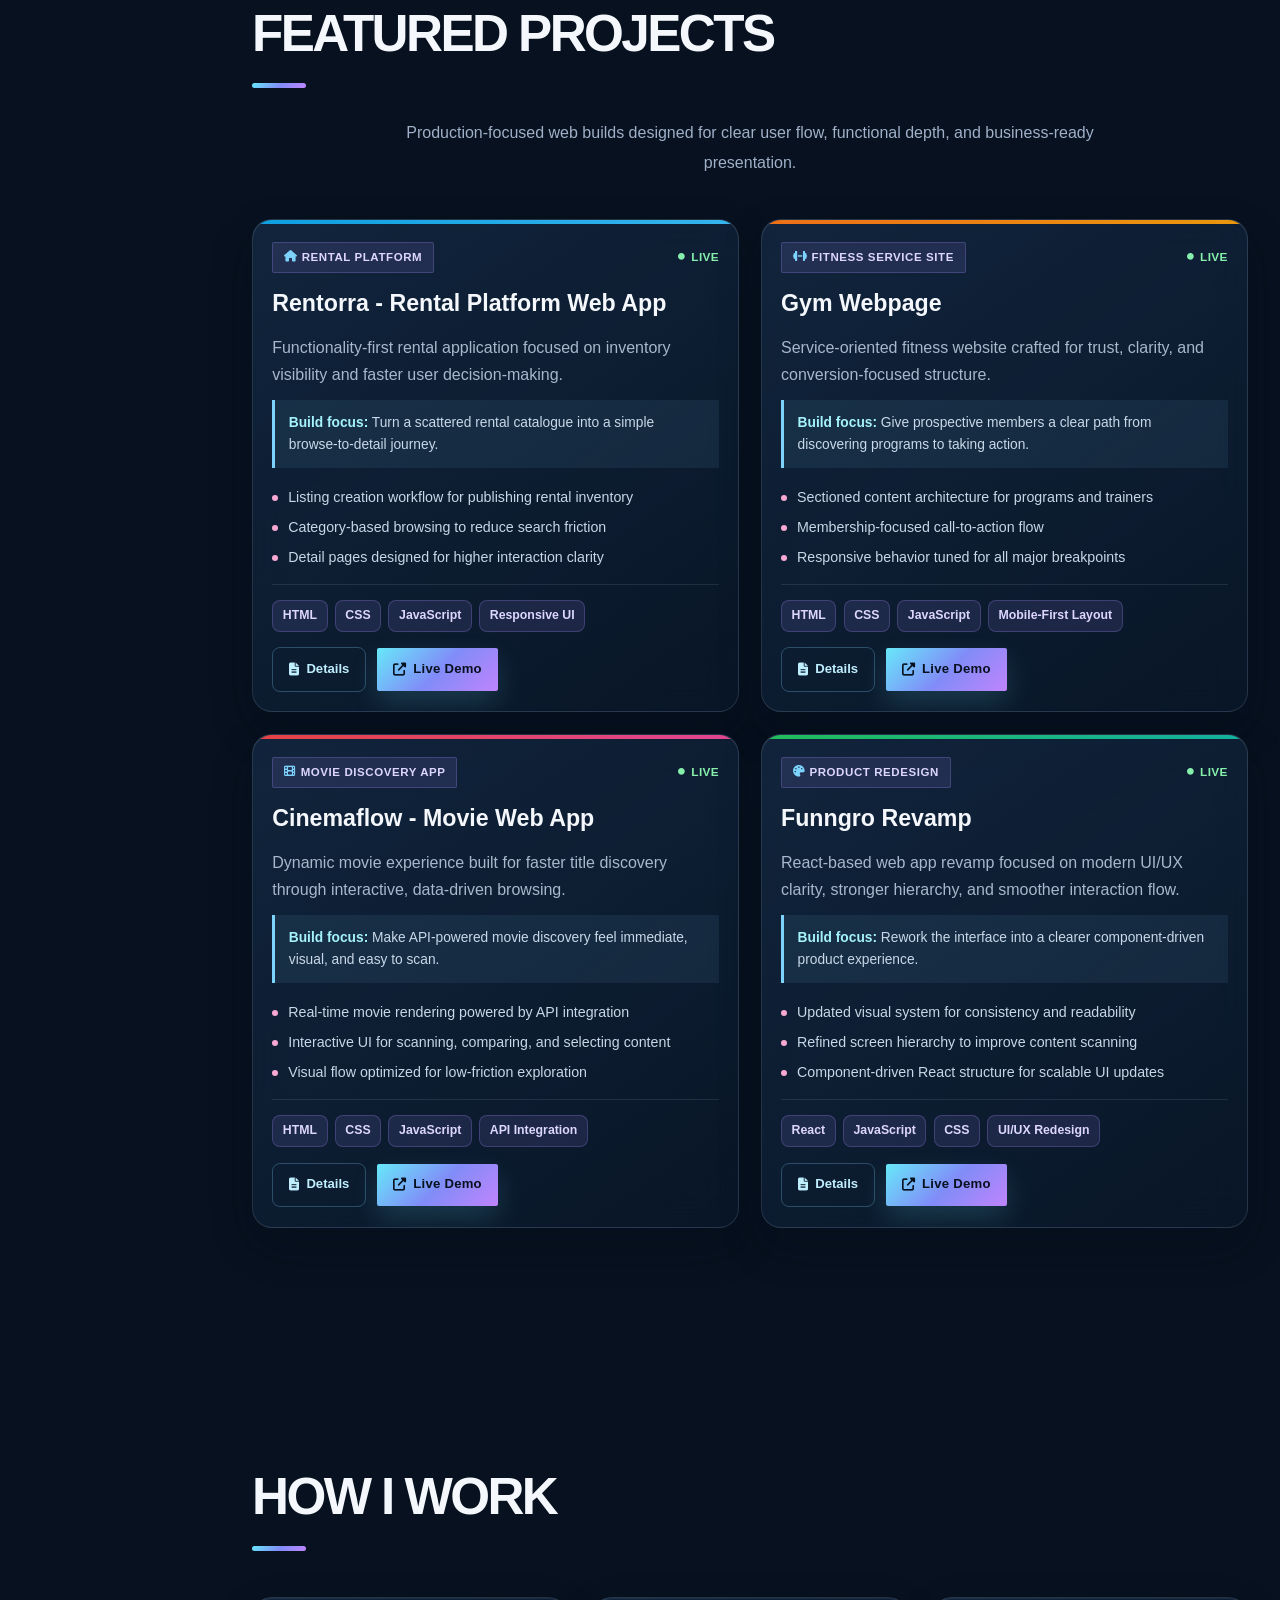
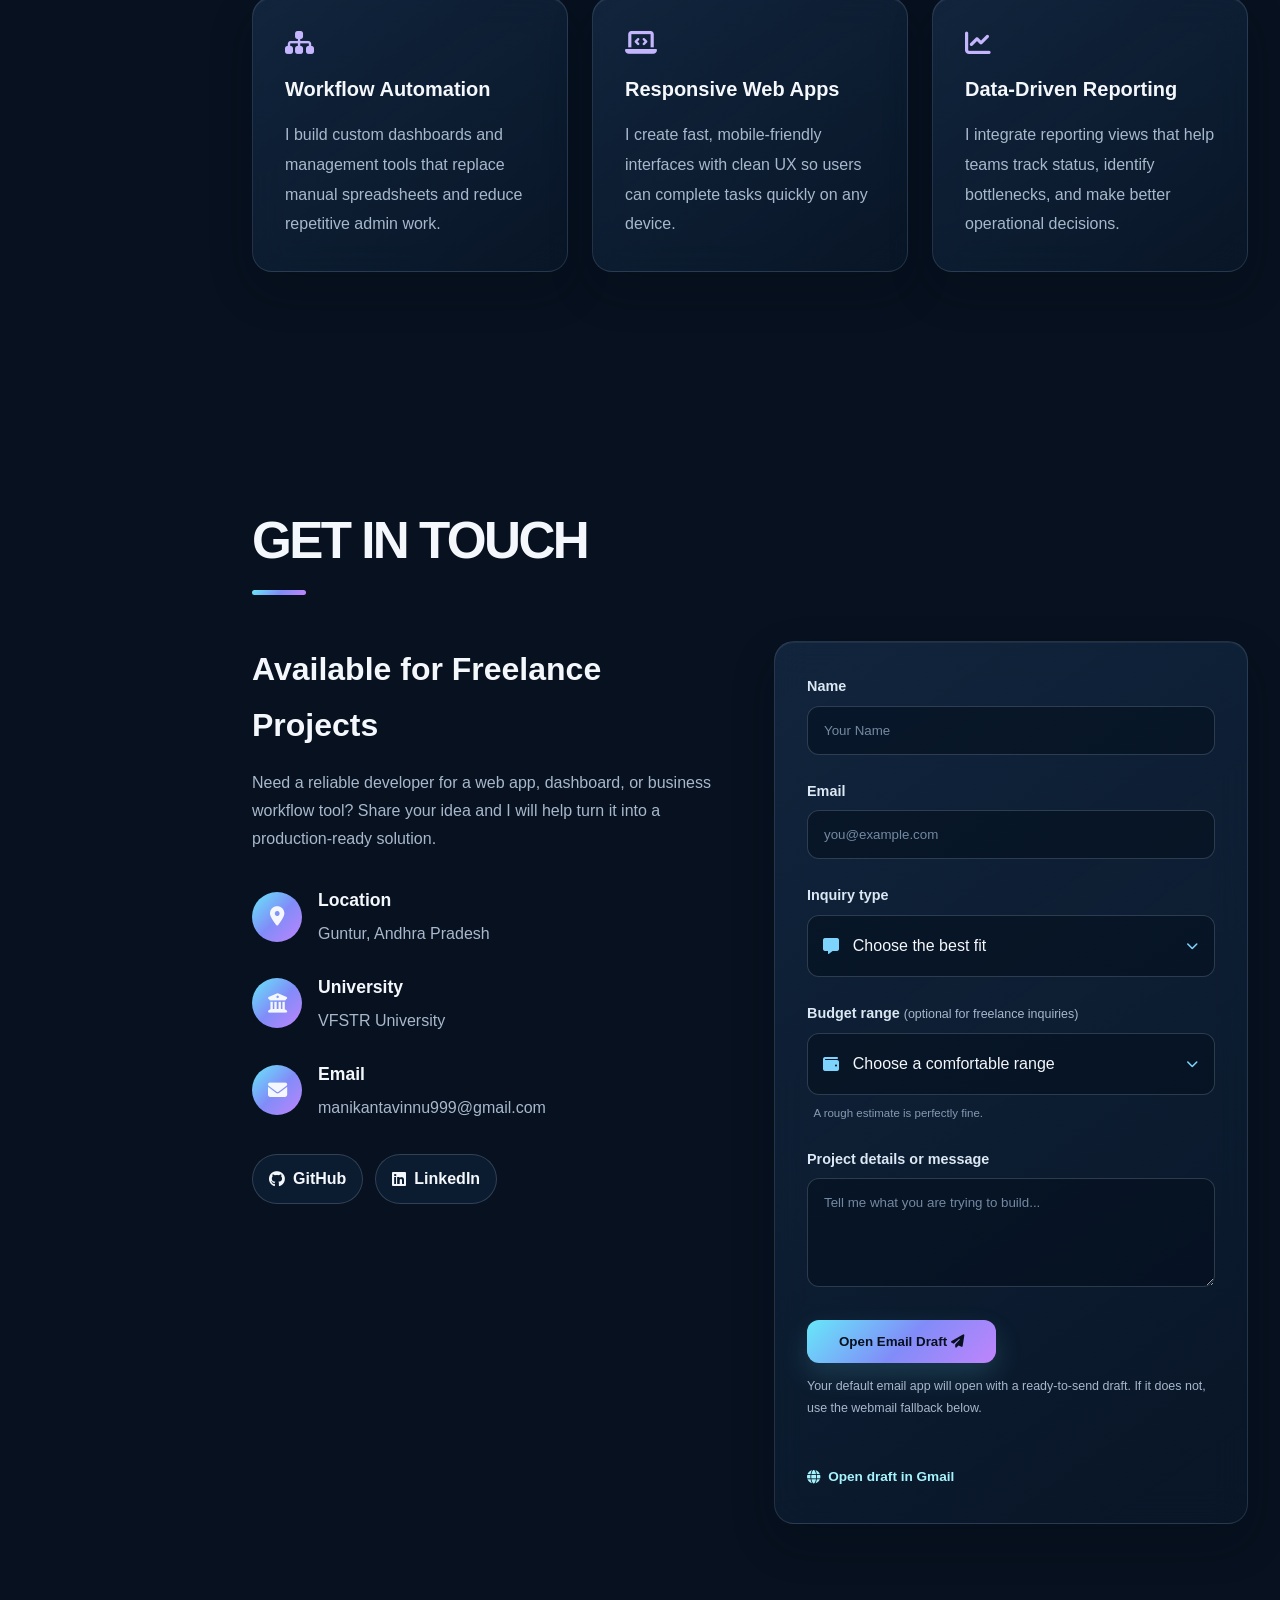
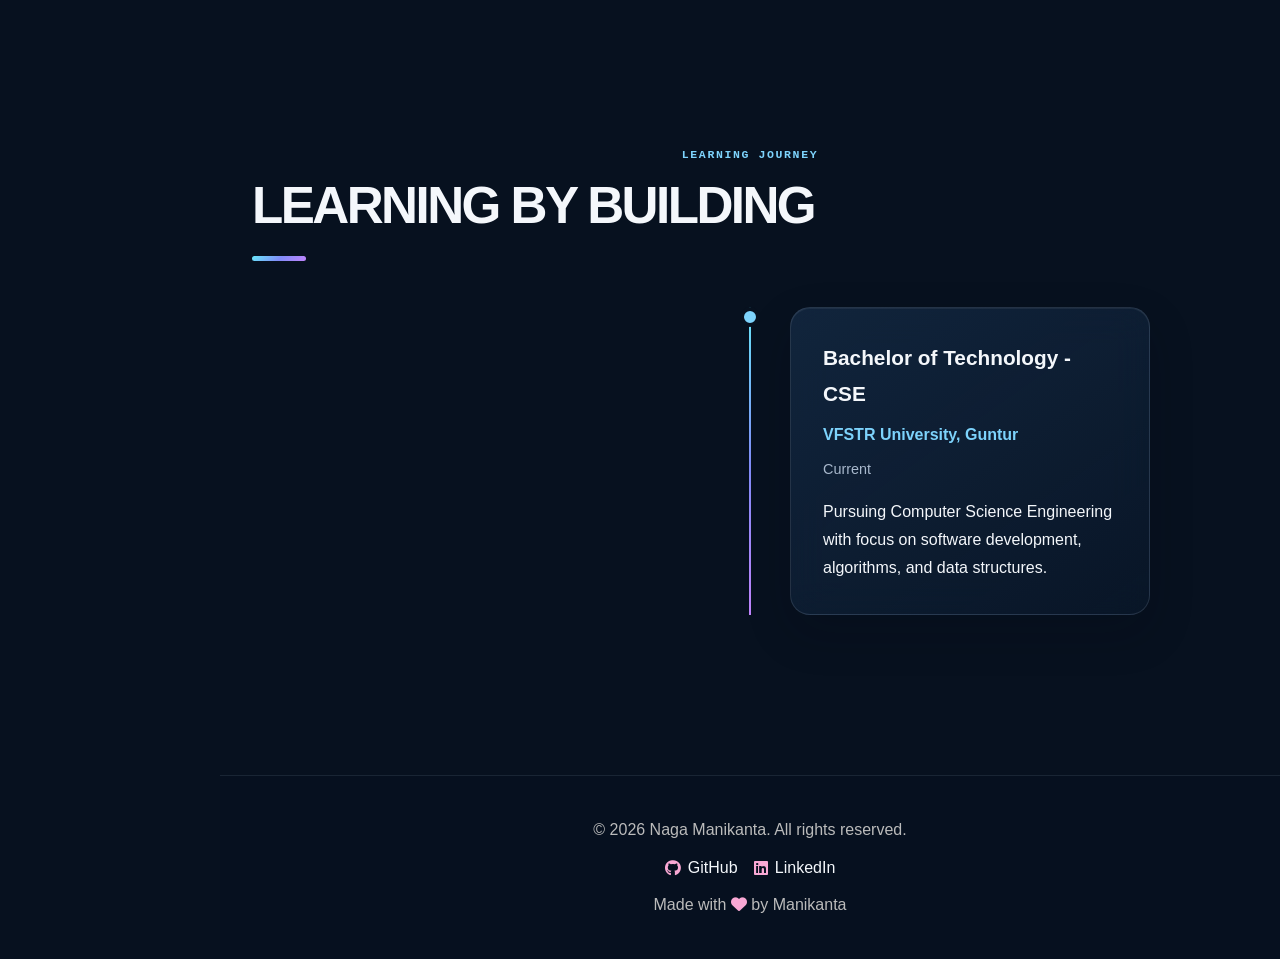
==== commit fb61c84b: "new version" ====
--- a/index.html
+++ b/index.html
@@ -5,7 +5,7 @@
     <meta name="viewport" content="width=device-width, initial-scale=1.0">
     <title>Naga Manikanta - Portfolio</title>
     <meta name="description" content="Naga Manikanta builds responsive web applications and practical digital experiences with JavaScript, React, Python, and Node.js.">
-    <meta name="theme-color" content="#090D16">
+    <meta name="theme-color" content="#07111F">
     <link rel="canonical" href="https://manikaanta999.github.io/portfolio/">
     <link rel="stylesheet" href="style.css">
     <link rel="stylesheet" href="https://cdnjs.cloudflare.com/ajax/libs/font-awesome/6.4.0/css/all.min.css">
@@ -21,7 +21,7 @@
             <a href="#home" class="sidebar-link active"><i class="fas fa-house"></i><span>Home</span></a>
             <a href="#about" class="sidebar-link"><i class="fas fa-user"></i><span>About</span></a>
             <a href="#skills" class="sidebar-link"><i class="fas fa-layer-group"></i><span>Skills</span></a>
-            <a href="#projects" class="sidebar-link"><i class="fas fa-grid-2"></i><span>Projects</span></a>
+            <a href="#projects" class="sidebar-link"><i class="fas fa-table-cells-large"></i><span>Projects</span></a>
             <a href="#learning-journey" class="sidebar-link"><i class="fas fa-book-open"></i><span>Learning Journey</span></a>
             <a href="#contact" class="sidebar-link"><i class="fas fa-envelope"></i><span>Contact</span></a>
         </nav>
@@ -36,7 +36,18 @@
             <div class="logo">
                 <span class="logo-text">NM</span>
             </div>
-            <ul class="nav-menu">
+            <div class="nav-command" aria-label="Current portfolio status">
+                <span class="command-prompt">&gt;_</span>
+                <span class="command-text">now building</span>
+                <span class="command-value">useful digital products</span>
+                <span class="command-cursor" aria-hidden="true"></span>
+            </div>
+            <div class="nav-actions">
+                <span class="nav-status"><i class="fas fa-circle"></i> Open to opportunities</span>
+                <time class="nav-clock" id="liveClock" datetime="" aria-label="Current local time">--:--:--</time>
+                <a href="#contact" class="nav-contact">Let's talk <i class="fas fa-arrow-up-right-from-square"></i></a>
+            </div>
+            <ul class="nav-menu" id="mobile-navigation">
                 <li><a href="#home" class="nav-link">Home</a></li>
                 <li><a href="#about" class="nav-link">About</a></li>
                 <li><a href="#skills" class="nav-link">Skills</a></li>
@@ -45,11 +56,11 @@
                 <li><a href="#contact" class="nav-link">Contact</a></li>
                 <li><a href="#learning-journey" class="nav-link">Learning Journey</a></li>
             </ul>
-            <div class="hamburger" role="button" tabindex="0" aria-label="Toggle navigation" aria-expanded="false">
+            <button class="hamburger" type="button" aria-label="Toggle navigation" aria-controls="mobile-navigation" aria-expanded="false">
                 <span></span>
                 <span></span>
                 <span></span>
-            </div>
+            </button>
         </div>
     </nav>
 
@@ -76,6 +87,22 @@
                     <a href="#projects" class="btn btn-primary">Explore My Projects <i class="fas fa-arrow-right"></i></a>
                     <a href="#about" class="btn btn-secondary">More About Me</a>
                 </div>
+                <div class="hero-proof" aria-label="Portfolio highlights">
+                    <div class="proof-item">
+                        <strong>04</strong>
+                        <span>Featured builds</span>
+                    </div>
+                    <div class="proof-divider"></div>
+                    <div class="proof-item">
+                        <strong>03</strong>
+                        <span>Core directions</span>
+                    </div>
+                    <div class="proof-divider"></div>
+                    <div class="proof-item">
+                        <strong>24/7</strong>
+                        <span>Curious learner</span>
+                    </div>
+                </div>
             </div>
             <div class="hero-visual">
                 <div class="hero-orbit" aria-label="Full-stack development and generative AI">
@@ -105,6 +132,10 @@
     <section id="about" class="about">
         <div class="container">
             <h2 class="section-title">About Me</h2>
+            <div class="about-intro">
+                <span class="section-kicker">The way I think</span>
+                <p>I like making complex ideas feel simple: clear interfaces for people, dependable systems behind them, and thoughtful experiments where technology can do more.</p>
+            </div>
             <div class="about-content">
                 <div class="about-card">
                     <div class="card-icon">
@@ -127,6 +158,15 @@
                     <h3>Generative AI</h3>
                     <p>Exploring language models, AI-powered applications, and practical integrations while developing my understanding.</p>
                 </div>
+            </div>
+            <div class="about-focus">
+                <div class="focus-icon"><i class="fas fa-compass"></i></div>
+                <div>
+                    <span class="focus-label">Current focus</span>
+                    <h3>Building useful products, one layer at a time.</h3>
+                    <p>From a polished frontend to API logic and AI-assisted workflows, I am growing a practical full-stack mindset through every project.</p>
+                </div>
+                <i class="fas fa-arrow-up-right-dots focus-arrow" aria-hidden="true"></i>
             </div>
         </div>
     </section>
@@ -177,10 +217,10 @@
             <h2 class="section-title">Featured Projects</h2>
             <p class="projects-intro">Production-focused web builds designed for clear user flow, functional depth, and business-ready presentation.</p>
             <div class="projects-grid">
-                <article class="project-card project-rentorra">
+                <article class="project-card project-rentorra" data-details-url="cinemaflow-project.html?project=rentorra" tabindex="0" role="link" aria-label="View Rentorra project details">
                     <div class="project-surface">
                         <div class="project-head">
-                            <span class="project-badge">Rental Platform</span>
+                            <span class="project-badge"><i class="fas fa-house"></i> Rental Platform</span>
                             <span class="project-state"><i class="fas fa-circle"></i> Live</span>
                         </div>
                         <h3>Rentorra - Rental Platform Web App</h3>
@@ -199,7 +239,10 @@
                                 <span>Responsive UI</span>
                             </div>
                             <div class="project-actions">
-                                <a href="http://rentorraa.netlify.app/" target="_blank" rel="noopener noreferrer" class="project-link">
+                                <a href="cinemaflow-project.html?project=rentorra" class="project-details-link">
+                                    <i class="fas fa-file-lines"></i> Details
+                                </a>
+                                <a href="https://rentorraa.netlify.app/" target="_blank" rel="noopener noreferrer" class="project-link">
                                     <i class="fas fa-external-link-alt"></i> Live Demo
                                 </a>
                             </div>
@@ -207,10 +250,10 @@
                     </div>
                 </article>
 
-                <article class="project-card project-gym">
+                <article class="project-card project-gym" data-details-url="cinemaflow-project.html?project=gym" tabindex="0" role="link" aria-label="View Gym Webpage project details">
                     <div class="project-surface">
                         <div class="project-head">
-                            <span class="project-badge">Fitness Service Site</span>
+                            <span class="project-badge"><i class="fas fa-dumbbell"></i> Fitness Service Site</span>
                             <span class="project-state"><i class="fas fa-circle"></i> Live</span>
                         </div>
                         <h3>Gym Webpage</h3>
@@ -229,6 +272,9 @@
                                 <span>Mobile-First Layout</span>
                             </div>
                             <div class="project-actions">
+                                <a href="cinemaflow-project.html?project=gym" class="project-details-link">
+                                    <i class="fas fa-file-lines"></i> Details
+                                </a>
                                 <a href="https://gymwebpage1.netlify.app/" target="_blank" rel="noopener noreferrer" class="project-link">
                                     <i class="fas fa-external-link-alt"></i> Live Demo
                                 </a>
@@ -237,10 +283,10 @@
                     </div>
                 </article>
 
-                <article class="project-card project-cinemaflow">
+                <article class="project-card project-cinemaflow" data-details-url="cinemaflow-project.html?project=cinemaflow" tabindex="0" role="link" aria-label="View Cinemaflow project details">
                     <div class="project-surface">
                         <div class="project-head">
-                            <span class="project-badge">Movie Discovery App</span>
+                            <span class="project-badge"><i class="fas fa-film"></i> Movie Discovery App</span>
                             <span class="project-state"><i class="fas fa-circle"></i> Live</span>
                         </div>
                         <h3>Cinemaflow - Movie Web App</h3>
@@ -259,6 +305,9 @@
                                 <span>API Integration</span>
                             </div>
                             <div class="project-actions">
+                                <a href="cinemaflow-project.html?project=cinemaflow" class="project-details-link">
+                                    <i class="fas fa-file-lines"></i> Details
+                                </a>
                                 <a href="https://cinemaflow.onrender.com/" target="_blank" rel="noopener noreferrer" class="project-link">
                                     <i class="fas fa-external-link-alt"></i> Live Demo
                                 </a>
@@ -267,10 +316,10 @@
                     </div>
                 </article>
 
-                <article class="project-card project-funngro">
+                <article class="project-card project-funngro" data-details-url="cinemaflow-project.html?project=funngro" tabindex="0" role="link" aria-label="View Funngro Revamp project details">
                     <div class="project-surface">
                         <div class="project-head">
-                            <span class="project-badge">Product Redesign</span>
+                            <span class="project-badge"><i class="fas fa-palette"></i> Product Redesign</span>
                             <span class="project-state"><i class="fas fa-circle"></i> Live</span>
                         </div>
                         <h3>Funngro Revamp</h3>
@@ -289,6 +338,9 @@
                                 <span>UI/UX Redesign</span>
                             </div>
                             <div class="project-actions">
+                                <a href="cinemaflow-project.html?project=funngro" class="project-details-link">
+                                    <i class="fas fa-file-lines"></i> Details
+                                </a>
                                 <a href="https://funngrowrevamp.netlify.app/" target="_blank" rel="noopener noreferrer" class="project-link">
                                     <i class="fas fa-external-link-alt"></i> Live Demo
                                 </a>
@@ -376,25 +428,65 @@
                         </div>
                         <div class="form-group">
                             <label for="inquiry">Inquiry type</label>
-                            <select id="inquiry" name="inquiry" required>
-                                <option value="">Choose one</option>
-                                <option>Freelance Project</option>
-                                <option>Collaboration / Study</option>
-                                <option>Open Source</option>
-                                <option>Other</option>
-                            </select>
+                            <div class="custom-select-wrap" data-select-name="inquiry">
+                                <i class="fas fa-message" aria-hidden="true"></i>
+                                <button class="custom-select-trigger" type="button" aria-haspopup="listbox" aria-expanded="false">
+                                    <span>Choose the best fit</span>
+                                    <i class="fas fa-chevron-down" aria-hidden="true"></i>
+                                </button>
+                                <div class="custom-select-menu" role="listbox" aria-label="Inquiry type">
+                                    <button type="button" role="option" data-value="">Choose the best fit</button>
+                                    <button type="button" role="option" data-value="Freelance Project"><i class="fas fa-briefcase"></i><span><strong>Freelance Project</strong><small>Build or improve a digital product</small></span></button>
+                                    <button type="button" role="option" data-value="Collaboration / Study"><i class="fas fa-people-group"></i><span><strong>Collaboration / Study</strong><small>Learn, collaborate, or explore an idea</small></span></button>
+                                    <button type="button" role="option" data-value="Open Source"><i class="fab fa-github"></i><span><strong>Open Source</strong><small>Work together on a public project</small></span></button>
+                                    <button type="button" role="option" data-value="Other"><i class="fas fa-ellipsis"></i><span><strong>Other</strong><small>Something that does not fit above</small></span></button>
+                                </div>
+                                <select id="inquiry" name="inquiry" class="custom-select-value" required tabindex="-1" aria-hidden="true">
+                                    <option value="">Choose one</option>
+                                    <option>Freelance Project</option>
+                                    <option>Collaboration / Study</option>
+                                    <option>Open Source</option>
+                                    <option>Other</option>
+                                </select>
+                            </div>
                         </div>
                         <div class="form-group">
                             <label for="budget">Budget range <span>(optional for freelance inquiries)</span></label>
-                            <input id="budget" name="budget" type="text" placeholder="e.g. ₹25,000 - ₹50,000">
+                            <div class="budget-select-wrap">
+                                <i class="fas fa-wallet" aria-hidden="true"></i>
+                                <button class="budget-trigger" type="button" aria-haspopup="listbox" aria-expanded="false">
+                                    <span>Choose a comfortable range</span>
+                                    <i class="fas fa-chevron-down" aria-hidden="true"></i>
+                                </button>
+                                <div class="budget-menu" role="listbox" aria-label="Budget range">
+                                    <button type="button" role="option" data-value="">Choose a comfortable range</button>
+                                    <button type="button" role="option" data-value="Under ₹25,000">Under ₹25,000</button>
+                                    <button type="button" role="option" data-value="₹25,000 - ₹50,000">₹25,000 - ₹50,000</button>
+                                    <button type="button" role="option" data-value="₹50,000 - ₹1,00,000">₹50,000 - ₹1,00,000</button>
+                                    <button type="button" role="option" data-value="₹1,00,000+">₹1,00,000+</button>
+                                    <button type="button" role="option" data-value="Still exploring - let's discuss">Still exploring - let's discuss</button>
+                                </div>
+                                <select id="budget" name="budget" class="budget-value" tabindex="-1" aria-hidden="true">
+                                    <option value="">Choose a comfortable range</option>
+                                    <option>Under ₹25,000</option>
+                                    <option>₹25,000 - ₹50,000</option>
+                                    <option>₹50,000 - ₹1,00,000</option>
+                                    <option>₹1,00,000+</option>
+                                    <option>Still exploring - let's discuss</option>
+                                </select>
+                            </div>
+                            <p class="budget-hint"><i class="fas fa-sparkles"></i> A rough estimate is perfectly fine.</p>
                         </div>
                         <div class="form-group">
                             <label for="message">Project details or message</label>
                             <textarea id="message" name="message" placeholder="Tell me what you are trying to build..." rows="5" required></textarea>
                         </div>
                         <button type="submit" class="btn btn-primary">Open Email Draft <i class="fas fa-paper-plane"></i></button>
-                        <p class="form-note">Your message opens in your email app; no information is stored by this website.</p>
+                        <p class="form-note">Your default email app will open with a ready-to-send draft. If it does not, use the webmail fallback below.</p>
                         <p id="formStatus" class="form-status" aria-live="polite"></p>
+                        <a id="webmailFallback" class="webmail-fallback" target="_blank" rel="noopener noreferrer" hidden>
+                            <i class="fas fa-globe"></i> Open draft in Gmail
+                        </a>
                     </form>
                 </div>
             </div>
@@ -425,7 +517,7 @@
     <!-- Footer -->
     <footer class="footer">
         <div class="container">
-            <p>&copy; 2025 Naga Manikanta. All rights reserved.</p>
+            <p>&copy; <span id="copyrightYear"></span> Naga Manikanta. All rights reserved.</p>
             <div class="footer-links">
                 <a href="https://github.com/Manikaanta999/" target="_blank" rel="noopener noreferrer" aria-label="GitHub profile">
                     <i class="fab fa-github"></i><span>GitHub</span>
--- a/style.css
+++ b/style.css
@@ -973,6 +973,22 @@
     color: #34d399;
     font-size: 0.9rem;
     font-weight: 600;
+}
+
+.webmail-fallback {
+    display: inline-flex;
+    align-items: center;
+    gap: .45rem;
+    margin-top: .75rem;
+    color: #a5f3fc;
+    font-size: .85rem;
+    font-weight: 700;
+    text-decoration: none;
+}
+
+.webmail-fallback:hover {
+    color: #fff;
+    text-decoration: underline;
 }
 
 .form-group {
@@ -1365,6 +1381,11 @@
 .editorial-portfolio .logo-text { color: #b57900; }
 .editorial-portfolio .nav-menu { display: none; }
 .editorial-portfolio .hamburger { display: none; }
+.editorial-portfolio .hamburger {
+    padding: 0;
+    border: 0;
+    background: transparent;
+}
 .editorial-portfolio main, .editorial-portfolio > section, .editorial-portfolio > footer { margin-left: 220px; }
 .editorial-portfolio .hero { min-height: 100vh; padding-top: 70px; background: var(--editorial-bg); }
 .editorial-portfolio .hero-container { max-width: 1200px; }
@@ -1506,6 +1527,12 @@
     .editorial-portfolio .navbar, .editorial-portfolio > section, .editorial-portfolio > footer { margin-left: 0; left: 0; }
     .editorial-portfolio .navbar { display: block; }
     .editorial-portfolio .nav-menu { display: none; }
+    .editorial-portfolio .nav-menu.active { display: flex; }
+    .editorial-portfolio .nav-menu {
+        background: rgba(7, 17, 31, 0.94);
+        border-bottom: 1px solid rgba(148, 163, 184, 0.14);
+        backdrop-filter: blur(20px);
+    }
     .editorial-portfolio .hamburger { display: flex; }
     .editorial-portfolio .hero { padding-top: 105px; }
     .editorial-portfolio .hero-title { font-size: clamp(2.7rem, 12vw, 4rem); }
@@ -1524,3 +1551,1051 @@
     .editorial-portfolio .top { transform: rotateX(90deg) translateZ(110px); }
     .editorial-portfolio .bottom { transform: rotateX(-90deg) translateZ(110px); }
 }
+
+/* Aurora glass theme */
+.editorial-portfolio {
+    --editorial-bg: #07111f;
+    --editorial-surface: rgba(13, 28, 48, 0.72);
+    --editorial-sidebar: rgba(6, 17, 32, 0.86);
+    --editorial-text: #f4f7fb;
+    --editorial-muted: #a8b8cc;
+    --editorial-yellow: #7dd3fc;
+    --primary-color: #7dd3fc;
+    --secondary-color: #a78bfa;
+    --accent-color: #f9a8d4;
+    --card-bg: rgba(16, 35, 58, 0.68);
+    --bg-dark: #0b1a2d;
+    --bg-darker: #07111f;
+    --text-light: #f4f7fb;
+    --text-gray: #a8b8cc;
+    --gradient: linear-gradient(135deg, #67e8f9 0%, #818cf8 52%, #c084fc 100%);
+    background:
+        radial-gradient(circle at 12% 8%, rgba(103, 232, 249, 0.12), transparent 28rem),
+        radial-gradient(circle at 88% 22%, rgba(192, 132, 252, 0.14), transparent 30rem),
+        #07111f;
+    color: var(--editorial-text);
+}
+
+.editorial-portfolio::before {
+    content: '';
+    position: fixed;
+    inset: 0;
+    pointer-events: none;
+    z-index: -1;
+    background:
+        radial-gradient(circle at 70% 70%, rgba(249, 168, 212, 0.07), transparent 25rem),
+        linear-gradient(120deg, transparent 35%, rgba(125, 211, 252, 0.025) 50%, transparent 65%);
+}
+
+.editorial-portfolio .sidebar {
+    background: var(--editorial-sidebar);
+    border-right: 1px solid rgba(148, 163, 184, 0.14);
+    box-shadow: 18px 0 50px rgba(1, 8, 20, 0.25);
+    backdrop-filter: blur(22px);
+}
+
+.sidebar-profile img {
+    border-color: var(--primary-color);
+    box-shadow: 0 0 0 6px rgba(125, 211, 252, 0.08), 0 14px 32px rgba(1, 8, 20, 0.4);
+}
+
+.sidebar-profile span {
+    background: var(--gradient);
+    color: #07111f;
+}
+
+.sidebar-link {
+    color: #9fb2c9;
+    border-radius: 10px;
+    border-left-color: transparent;
+}
+
+.sidebar-link:hover,
+.sidebar-link.active {
+    border-left-color: var(--primary-color);
+    color: #fff;
+    background: linear-gradient(90deg, rgba(125, 211, 252, 0.16), rgba(167, 139, 250, 0.06));
+}
+
+.sidebar-socials a:hover {
+    color: var(--primary-color);
+}
+
+.editorial-portfolio .navbar {
+    background: rgba(7, 17, 31, 0.72);
+    border-bottom-color: rgba(148, 163, 184, 0.14);
+    backdrop-filter: blur(20px);
+}
+
+.editorial-portfolio .nav-container {
+    gap: 1.4rem;
+}
+
+.nav-command {
+    display: flex;
+    align-items: center;
+    gap: .55rem;
+    min-width: 0;
+    margin-right: auto;
+    padding: .55rem .8rem;
+    border: 1px solid rgba(125, 211, 252, 0.16);
+    border-radius: 10px;
+    background: rgba(125, 211, 252, 0.055);
+    color: #91a9c1;
+    font: .68rem "JetBrains Mono", monospace;
+    letter-spacing: .03em;
+}
+
+.command-prompt {
+    color: var(--primary-color);
+    font-weight: 800;
+}
+
+.command-text {
+    color: #849bb2;
+}
+
+.command-value {
+    overflow: hidden;
+    color: #e0edf8;
+    text-overflow: ellipsis;
+    white-space: nowrap;
+}
+
+.command-cursor {
+    width: .4rem;
+    height: .85rem;
+    background: var(--accent-color);
+    animation: commandBlink 1.1s steps(2, start) infinite;
+}
+
+@keyframes commandBlink {
+    50% { opacity: 0; }
+}
+
+.nav-actions {
+    display: flex;
+    align-items: center;
+    gap: 1rem;
+}
+
+.nav-status {
+    display: inline-flex;
+    align-items: center;
+    gap: .45rem;
+    color: #9fb3c8;
+    font: .66rem "JetBrains Mono", monospace;
+    white-space: nowrap;
+}
+
+.nav-status i {
+    color: #86efac;
+    font-size: .42rem;
+    filter: drop-shadow(0 0 5px rgba(134, 239, 172, .7));
+}
+
+.nav-clock {
+    padding: .45rem .65rem;
+    border: 1px solid rgba(125, 211, 252, .18);
+    border-radius: 8px;
+    color: #bfefff;
+    font: .66rem "JetBrains Mono", monospace;
+    white-space: nowrap;
+}
+
+.nav-contact {
+    display: inline-flex;
+    align-items: center;
+    gap: .5rem;
+    padding: .55rem .8rem;
+    border: 1px solid rgba(167, 139, 250, .32);
+    border-radius: 999px;
+    color: #ddd6fe;
+    font-size: .72rem;
+    font-weight: 700;
+    text-decoration: none;
+    white-space: nowrap;
+    transition: .25s ease;
+}
+
+.nav-contact:hover {
+    border-color: var(--primary-color);
+    background: rgba(125, 211, 252, .1);
+    color: #fff;
+    transform: translateY(-1px);
+}
+
+.nav-contact i {
+    font-size: .65rem;
+}
+
+.editorial-portfolio .logo-text,
+.editorial-portfolio .hero-eyebrow,
+.hero-eyebrow,
+.editorial-portfolio .section-kicker {
+    color: var(--primary-color);
+}
+
+.editorial-portfolio .hero {
+    background: transparent;
+    overflow: hidden;
+}
+
+.editorial-portfolio .hero::before,
+.editorial-portfolio .hero::after {
+    content: '';
+    position: absolute;
+    pointer-events: none;
+    border: 1px solid rgba(125, 211, 252, 0.12);
+    border-radius: 50%;
+}
+
+.editorial-portfolio .hero::before {
+    width: 34rem;
+    height: 34rem;
+    top: 8%;
+    right: -14rem;
+    box-shadow: 0 0 0 3rem rgba(125, 211, 252, 0.025), 0 0 0 7rem rgba(167, 139, 250, 0.025);
+}
+
+.editorial-portfolio .hero::after {
+    width: 15rem;
+    height: 15rem;
+    bottom: -7rem;
+    left: 20%;
+    background: rgba(192, 132, 252, 0.04);
+    filter: blur(2px);
+}
+
+.editorial-portfolio .hero-title,
+.editorial-portfolio .section-title {
+    color: var(--editorial-text);
+}
+
+.editorial-portfolio .hero .gradient-text {
+    background: var(--gradient);
+    -webkit-background-clip: text;
+    background-clip: text;
+    -webkit-text-fill-color: transparent;
+}
+
+.editorial-portfolio .hero-subtitle {
+    color: #d6e3f2;
+}
+
+.editorial-portfolio .hero-subtitle span {
+    color: var(--accent-color);
+}
+
+.editorial-portfolio .hero-description,
+.editorial-portfolio .about-card p,
+.editorial-portfolio .service-card p,
+.editorial-portfolio .project-summary,
+.editorial-portfolio .contact-info p {
+    color: var(--editorial-muted);
+}
+
+.editorial-portfolio .availability-pill {
+    border-color: rgba(103, 232, 249, 0.34);
+    background: rgba(103, 232, 249, 0.1);
+    color: #bff5ff;
+}
+
+.hero-proof {
+    display: flex;
+    align-items: center;
+    gap: 1.15rem;
+    width: fit-content;
+    margin-top: 2.5rem;
+    padding: .85rem 1.05rem;
+    border: 1px solid rgba(148, 163, 184, 0.2);
+    border-radius: 16px;
+    background: rgba(16, 35, 58, 0.46);
+    box-shadow: inset 0 1px 0 rgba(255, 255, 255, 0.05);
+    backdrop-filter: blur(14px);
+}
+
+.proof-item {
+    display: grid;
+    gap: .1rem;
+}
+
+.proof-item strong {
+    color: #e6f7ff;
+    font-size: 1.05rem;
+    line-height: 1;
+}
+
+.proof-item span {
+    color: #8fa6bd;
+    font: .62rem "JetBrains Mono", monospace;
+    letter-spacing: .04em;
+    text-transform: uppercase;
+}
+
+.proof-divider {
+    width: 1px;
+    height: 2rem;
+    background: rgba(148, 163, 184, 0.22);
+}
+
+.editorial-portfolio .availability-pill i {
+    color: #67e8f9;
+}
+
+.editorial-portfolio .btn {
+    border-radius: 12px;
+}
+
+.editorial-portfolio .btn-primary,
+.editorial-portfolio .btn-developer,
+.editorial-portfolio .project-link {
+    background: var(--gradient);
+    color: #07111f;
+    box-shadow: 0 12px 28px rgba(103, 232, 249, 0.16);
+}
+
+.editorial-portfolio .btn-primary:hover,
+.editorial-portfolio .btn-developer:hover,
+.editorial-portfolio .project-link:hover {
+    background: linear-gradient(135deg, #a5f3fc, #a78bfa);
+    box-shadow: 0 16px 34px rgba(129, 140, 248, 0.28);
+}
+
+.editorial-portfolio .project-actions {
+    gap: .65rem;
+    flex-wrap: wrap;
+}
+
+.project-details-link {
+    display: inline-flex;
+    align-items: center;
+    gap: .45rem;
+    padding: .62rem 1rem;
+    border: 1px solid rgba(125, 211, 252, .28);
+    border-radius: 8px;
+    color: #bfefff;
+    font-size: .82rem;
+    font-weight: 700;
+    text-decoration: none;
+    transition: .25s ease;
+}
+
+.project-details-link:hover {
+    border-color: var(--primary-color);
+    background: rgba(125, 211, 252, .1);
+    color: #fff;
+    transform: translateY(-2px);
+}
+
+.editorial-portfolio .btn-secondary {
+    color: var(--editorial-text);
+    border-color: rgba(148, 163, 184, 0.48);
+    background: rgba(255, 255, 255, 0.03);
+}
+
+.editorial-portfolio .btn-secondary:hover {
+    background: rgba(125, 211, 252, 0.12);
+    border-color: var(--primary-color);
+}
+
+.editorial-portfolio .hero-portrait {
+    border-color: rgba(255, 255, 255, 0.9);
+    box-shadow: 0 0 0 14px rgba(125, 211, 252, 0.06), 0 24px 60px rgba(1, 8, 20, 0.48);
+}
+
+.editorial-portfolio .orbit-ring {
+    border-color: rgba(125, 211, 252, 0.58);
+}
+
+.editorial-portfolio .orbit-ring-main {
+    border-left-color: transparent;
+    border-bottom-color: transparent;
+}
+
+.editorial-portfolio .orbit-ring-offset {
+    border-color: rgba(192, 132, 252, 0.5);
+    border-left-color: transparent;
+}
+
+.orbit-dot,
+.portrait-mark {
+    background: var(--gradient);
+    color: #07111f;
+}
+
+.hero-chip {
+    border-color: rgba(148, 163, 184, 0.24);
+    border-radius: 999px;
+    background: rgba(16, 35, 58, 0.72);
+    color: #e7f0fa;
+    box-shadow: 0 12px 28px rgba(1, 8, 20, 0.24);
+    backdrop-filter: blur(14px);
+}
+
+.hero-chip i {
+    color: var(--primary-color);
+}
+
+.editorial-portfolio .section-title::after {
+    background: var(--gradient);
+    border-radius: 999px;
+}
+
+.about-intro {
+    display: grid;
+    grid-template-columns: minmax(130px, .35fr) 1fr;
+    gap: 2rem;
+    align-items: start;
+    max-width: 850px;
+    margin: -1.5rem 0 2.5rem;
+}
+
+.about-intro .section-kicker {
+    padding-top: .35rem;
+    text-align: left;
+}
+
+.about-intro p {
+    max-width: 660px;
+    color: #c4d2e1;
+    font-size: 1.14rem;
+    line-height: 1.75;
+}
+
+.about-focus {
+    position: relative;
+    display: grid;
+    grid-template-columns: auto 1fr auto;
+    gap: 1rem;
+    align-items: center;
+    margin-top: 2rem;
+    padding: 1.35rem 1.5rem;
+    overflow: hidden;
+    border: 1px solid rgba(125, 211, 252, 0.2);
+    border-radius: 20px;
+    background:
+        linear-gradient(105deg, rgba(103, 232, 249, 0.12), transparent 48%),
+        rgba(16, 35, 58, 0.58);
+    box-shadow: inset 0 1px 0 rgba(255, 255, 255, 0.06);
+}
+
+.about-focus::after {
+    content: '';
+    position: absolute;
+    width: 10rem;
+    height: 10rem;
+    right: 5%;
+    top: -6rem;
+    border: 1px solid rgba(192, 132, 252, 0.22);
+    border-radius: 50%;
+}
+
+.focus-icon {
+    display: grid;
+    place-items: center;
+    width: 3rem;
+    height: 3rem;
+    border-radius: 14px;
+    background: var(--gradient);
+    color: #07111f;
+    font-size: 1.25rem;
+}
+
+.focus-label {
+    color: var(--primary-color);
+    font: .68rem "JetBrains Mono", monospace;
+    letter-spacing: .08em;
+    text-transform: uppercase;
+}
+
+.about-focus h3 {
+    margin: .2rem 0 .25rem;
+    color: #f1f7fc;
+    font-size: 1.1rem;
+}
+
+.about-focus p {
+    max-width: 720px;
+    margin: 0;
+    color: #a8b8cc;
+    font-size: .9rem;
+}
+
+.focus-arrow {
+    z-index: 1;
+    color: rgba(165, 243, 252, 0.7);
+    font-size: 1.35rem;
+}
+
+.editorial-portfolio .about,
+.editorial-portfolio .projects,
+.editorial-portfolio .contact,
+.editorial-portfolio .education,
+.editorial-portfolio .services {
+    background: transparent;
+}
+
+.editorial-portfolio .about-card,
+.editorial-portfolio .skill-category,
+.editorial-portfolio .service-card,
+.editorial-portfolio .timeline-card,
+.editorial-portfolio .contact-form,
+.editorial-portfolio .project-card,
+.editorial-portfolio .path-card,
+.editorial-portfolio .developer-card {
+    border: 1px solid rgba(148, 163, 184, 0.19);
+    border-radius: 20px;
+    background: linear-gradient(145deg, rgba(21, 43, 70, 0.76), rgba(10, 25, 44, 0.64));
+    box-shadow: 0 18px 45px rgba(1, 8, 20, 0.2), inset 0 1px 0 rgba(255, 255, 255, 0.06);
+    backdrop-filter: blur(18px);
+}
+
+.editorial-portfolio .about-card:hover,
+.editorial-portfolio .service-card:hover,
+.editorial-portfolio .project-card:hover {
+    border-color: rgba(125, 211, 252, 0.42);
+    box-shadow: 0 22px 52px rgba(1, 8, 20, 0.34), 0 0 28px rgba(125, 211, 252, 0.08);
+}
+
+.editorial-portfolio .project-card[data-details-url] {
+    cursor: pointer;
+}
+
+.editorial-portfolio .project-card[data-details-url]:focus-visible {
+    outline: 3px solid var(--primary-color);
+    outline-offset: 5px;
+}
+
+.editorial-portfolio .card-icon {
+    border-radius: 16px;
+    background: linear-gradient(135deg, rgba(103, 232, 249, 0.2), rgba(167, 139, 250, 0.32));
+    color: #a5f3fc;
+    border: 1px solid rgba(125, 211, 252, 0.28);
+}
+
+.editorial-portfolio .category-title,
+.editorial-portfolio .developer-kicker,
+.editorial-portfolio .developer-card i,
+.editorial-portfolio .entry-meta,
+.editorial-portfolio .skill-category:not(.skill-learning) .category-title {
+    color: var(--primary-color);
+}
+
+.editorial-portfolio .skill-learning {
+    margin-top: 1rem;
+}
+
+.editorial-portfolio .learning-label {
+    background: rgba(249, 168, 212, 0.12);
+    color: #f9a8d4;
+    border: 1px solid rgba(249, 168, 212, 0.24);
+    border-radius: 999px;
+}
+
+.editorial-portfolio .tech-tag {
+    border-radius: 999px;
+    background: rgba(125, 211, 252, 0.08);
+    border-color: rgba(125, 211, 252, 0.2);
+    color: #e0edf8;
+}
+
+.editorial-portfolio .tech-tag i {
+    color: #07111f;
+    background: var(--gradient);
+    border: 0;
+}
+
+.editorial-portfolio .project-surface {
+    background: transparent;
+}
+
+.editorial-portfolio .project-surface h3 {
+    color: var(--editorial-text);
+}
+
+.editorial-portfolio .project-context {
+    border-left-color: var(--primary-color);
+    background: rgba(125, 211, 252, 0.08);
+    color: #c9d9e9;
+}
+
+.editorial-portfolio .project-context strong {
+    color: #a5f3fc;
+}
+
+.editorial-portfolio .project-highlights li {
+    color: #c8d7e7;
+}
+
+.editorial-portfolio .project-highlights li::before {
+    background: var(--accent-color);
+}
+
+.editorial-portfolio .project-tech span,
+.editorial-portfolio .project-badge {
+    background: rgba(167, 139, 250, 0.12);
+    border-color: rgba(167, 139, 250, 0.25);
+    color: #ddd6fe;
+}
+
+.editorial-portfolio .project-badge i {
+    color: var(--primary-color);
+    margin-right: .25rem;
+}
+
+.editorial-portfolio .project-footer {
+    border-top-color: rgba(148, 163, 184, 0.16);
+}
+
+.editorial-portfolio .project-state {
+    color: #86efac;
+}
+
+.editorial-portfolio .timeline::before {
+    background: var(--gradient);
+}
+
+.editorial-portfolio .timeline-dot {
+    background: var(--primary-color);
+    border-color: var(--bg-darker);
+}
+
+.editorial-portfolio .timeline-card h4 {
+    color: var(--primary-color);
+}
+
+.editorial-portfolio .form-group label {
+    color: #dce8f4;
+}
+
+.editorial-portfolio .form-group input,
+.editorial-portfolio .form-group textarea,
+.editorial-portfolio .form-group select {
+    border-color: rgba(148, 163, 184, 0.28);
+    border-radius: 12px;
+    background: rgba(4, 15, 29, 0.56);
+    color: var(--editorial-text);
+}
+
+.budget-select-wrap {
+    position: relative;
+}
+
+.budget-select-wrap > i {
+    position: absolute;
+    top: 50%;
+    left: 1rem;
+    z-index: 1;
+    color: var(--primary-color);
+    pointer-events: none;
+    transform: translateY(-50%);
+}
+
+.budget-trigger {
+    display: flex;
+    align-items: center;
+    justify-content: space-between;
+    width: 100%;
+    min-height: 52px;
+    padding: 1rem 1rem 1rem 2.8rem;
+    border: 1px solid rgba(148, 163, 184, 0.28);
+    border-radius: 12px;
+    background: rgba(4, 15, 29, 0.56);
+    color: var(--editorial-text);
+    font: inherit;
+    text-align: left;
+    cursor: pointer;
+    transition: border-color .25s ease, box-shadow .25s ease, background .25s ease;
+}
+
+.budget-trigger:hover,
+.budget-trigger[aria-expanded="true"] {
+    border-color: var(--primary-color);
+    background: rgba(125, 211, 252, 0.09);
+    box-shadow: 0 0 0 3px rgba(125, 211, 252, 0.1);
+}
+
+.budget-trigger > i {
+    color: var(--primary-color);
+    font-size: .75rem;
+    transition: transform .25s ease;
+}
+
+.budget-trigger[aria-expanded="true"] > i {
+    transform: rotate(180deg);
+}
+
+.budget-menu {
+    position: absolute;
+    right: 0;
+    left: 0;
+    z-index: 20;
+    display: grid;
+    gap: .3rem;
+    max-height: 0;
+    padding: 0 .45rem;
+    overflow: hidden;
+    border: 1px solid transparent;
+    border-radius: 14px;
+    background: rgba(8, 22, 39, 0.98);
+    box-shadow: 0 18px 40px rgba(1, 8, 20, 0.42);
+    opacity: 0;
+    transform: translateY(-.35rem);
+    transition: max-height .25s ease, padding .25s ease, opacity .2s ease, transform .25s ease;
+}
+
+.budget-menu.is-open {
+    max-height: 20rem;
+    padding: .45rem;
+    border-color: rgba(125, 211, 252, 0.25);
+    opacity: 1;
+    transform: translateY(.4rem);
+}
+
+.budget-menu [role="option"] {
+    width: 100%;
+    padding: .7rem .75rem;
+    border: 0;
+    border-radius: 9px;
+    background: transparent;
+    color: #b9cbe0;
+    font: .86rem "Segoe UI", sans-serif;
+    text-align: left;
+    cursor: pointer;
+    transition: background .2s ease, color .2s ease, padding-left .2s ease;
+}
+
+.budget-menu [role="option"]:hover,
+.budget-menu [role="option"][aria-selected="true"] {
+    padding-left: 1rem;
+    background: linear-gradient(90deg, rgba(125, 211, 252, 0.16), rgba(167, 139, 250, 0.1));
+    color: #f1f8ff;
+}
+
+.budget-value {
+    position: absolute;
+    width: 1px;
+    height: 1px;
+    overflow: hidden;
+    clip: rect(0 0 0 0);
+    clip-path: inset(50%);
+    white-space: nowrap;
+}
+
+/* Keep the native select out of the visual layout while retaining form semantics. */
+.editorial-portfolio .budget-select-wrap select {
+    appearance: none;
+}
+
+.budget-select-wrap select {
+    pointer-events: none;
+}
+
+.budget-select-wrap select:focus {
+    outline: 0;
+}
+
+.budget-select-wrap select option {
+    background: #081627;
+    color: #f4f7fb;
+}
+
+.budget-select-wrap select {
+    padding-left: 2.8rem;
+}
+
+.custom-select-wrap {
+    position: relative;
+}
+
+.custom-select-wrap > .fa-message {
+    position: absolute;
+    top: 50%;
+    left: 1rem;
+    z-index: 1;
+    color: var(--primary-color);
+    pointer-events: none;
+    transform: translateY(-50%);
+}
+
+.custom-select-trigger {
+    display: flex;
+    align-items: center;
+    justify-content: space-between;
+    width: 100%;
+    min-height: 52px;
+    padding: 1rem 1rem 1rem 2.8rem;
+    border: 1px solid rgba(148, 163, 184, 0.28);
+    border-radius: 12px;
+    background: rgba(4, 15, 29, 0.56);
+    color: var(--editorial-text);
+    font: inherit;
+    text-align: left;
+    cursor: pointer;
+    transition: border-color .25s ease, box-shadow .25s ease, background .25s ease;
+}
+
+.custom-select-trigger:hover,
+.custom-select-trigger[aria-expanded="true"] {
+    border-color: var(--primary-color);
+    background: rgba(125, 211, 252, 0.09);
+    box-shadow: 0 0 0 3px rgba(125, 211, 252, 0.1);
+}
+
+.custom-select-trigger > i {
+    color: var(--primary-color);
+    font-size: .75rem;
+    transition: transform .25s ease;
+}
+
+.custom-select-trigger[aria-expanded="true"] > i {
+    transform: rotate(180deg);
+}
+
+.custom-select-menu {
+    position: absolute;
+    right: 0;
+    left: 0;
+    z-index: 20;
+    display: grid;
+    gap: .3rem;
+    max-height: 0;
+    padding: 0 .45rem;
+    overflow: hidden;
+    border: 1px solid transparent;
+    border-radius: 14px;
+    background: rgba(8, 22, 39, 0.98);
+    box-shadow: 0 18px 40px rgba(1, 8, 20, 0.42);
+    opacity: 0;
+    transform: translateY(-.35rem);
+    transition: max-height .25s ease, padding .25s ease, opacity .2s ease, transform .25s ease;
+}
+
+.custom-select-menu.is-open {
+    max-height: 22rem;
+    padding: .45rem;
+    border-color: rgba(125, 211, 252, 0.25);
+    opacity: 1;
+    transform: translateY(.4rem);
+}
+
+.custom-select-menu [role="option"] {
+    display: flex;
+    align-items: center;
+    gap: .7rem;
+    width: 100%;
+    padding: .65rem .75rem;
+    border: 0;
+    border-radius: 9px;
+    background: transparent;
+    color: #b9cbe0;
+    font: .86rem "Segoe UI", sans-serif;
+    text-align: left;
+    cursor: pointer;
+    transition: background .2s ease, color .2s ease, padding-left .2s ease;
+}
+
+.custom-select-menu [role="option"] > i {
+    display: grid;
+    flex: 0 0 1.8rem;
+    place-items: center;
+    width: 1.8rem;
+    height: 1.8rem;
+    border-radius: 8px;
+    background: rgba(125, 211, 252, .1);
+    color: var(--primary-color);
+}
+
+.custom-select-menu [role="option"] span {
+    display: grid;
+    gap: .1rem;
+}
+
+.custom-select-menu [role="option"] strong {
+    color: #e8f2fb;
+    font-size: .82rem;
+}
+
+.custom-select-menu [role="option"] small {
+    color: #7f96ad;
+    font-size: .68rem;
+}
+
+.custom-select-menu [role="option"]:hover,
+.custom-select-menu [role="option"][aria-selected="true"] {
+    padding-left: 1rem;
+    background: linear-gradient(90deg, rgba(125, 211, 252, 0.16), rgba(167, 139, 250, 0.1));
+    color: #f1f8ff;
+}
+
+.custom-select-value {
+    position: absolute;
+    width: 1px;
+    height: 1px;
+    overflow: hidden;
+    clip: rect(0 0 0 0);
+    clip-path: inset(50%);
+    white-space: nowrap;
+}
+
+.custom-select-value {
+    pointer-events: none;
+}
+
+.budget-hint {
+    display: flex;
+    align-items: center;
+    gap: .4rem;
+    margin: .5rem 0 0;
+    color: #849bb2;
+    font-size: .72rem;
+}
+
+.budget-hint i {
+    color: var(--accent-color);
+}
+
+.editorial-portfolio .form-group input::placeholder,
+.editorial-portfolio .form-group textarea::placeholder {
+    color: #7489a1;
+}
+
+.editorial-portfolio .form-group input:focus,
+.editorial-portfolio .form-group textarea:focus,
+.editorial-portfolio .form-group select:focus {
+    border-color: var(--primary-color);
+    box-shadow: 0 0 0 3px rgba(125, 211, 252, 0.12);
+}
+
+.editorial-portfolio .social-link {
+    border-color: rgba(148, 163, 184, 0.28);
+    border-radius: 999px;
+    background: rgba(16, 35, 58, 0.64);
+}
+
+.editorial-portfolio .social-link:hover {
+    background: rgba(125, 211, 252, 0.16);
+}
+
+.editorial-portfolio .footer {
+    background: rgba(6, 17, 32, 0.86);
+    border-top: 1px solid rgba(148, 163, 184, 0.14);
+}
+
+.editorial-portfolio .footer .fa-heart {
+    color: var(--accent-color);
+}
+
+.editorial-portfolio .footer {
+    width: calc(100% - 220px);
+}
+
+.editorial-portfolio .footer-links {
+    flex-wrap: wrap;
+}
+
+@media (max-width: 768px) {
+    .editorial-portfolio .nav-container {
+        gap: .7rem;
+    }
+
+    .nav-command {
+        flex: 1;
+        margin-right: 0;
+        padding: .48rem .6rem;
+    }
+
+    .command-text,
+    .command-cursor,
+    .nav-status {
+        display: none;
+    }
+
+    .nav-clock {
+        display: none;
+    }
+
+    .command-value {
+        font-size: .62rem;
+    }
+
+    .nav-actions {
+        gap: 0;
+    }
+
+    .nav-contact {
+        padding: .5rem .65rem;
+        font-size: 0;
+    }
+
+    .nav-contact i {
+        font-size: .75rem;
+    }
+
+    .hero-proof {
+        width: 100%;
+        justify-content: space-between;
+        gap: .7rem;
+        margin-top: 2rem;
+    }
+
+    .proof-item span {
+        font-size: .56rem;
+    }
+
+    .about-intro {
+        grid-template-columns: 1fr;
+        gap: .7rem;
+        margin-top: -1.2rem;
+    }
+
+    .about-intro .section-kicker {
+        padding-top: 0;
+    }
+
+    .about-intro p {
+        font-size: 1rem;
+    }
+
+    .about-focus {
+        grid-template-columns: auto 1fr;
+        padding: 1.15rem;
+    }
+
+    .focus-arrow {
+        display: none;
+    }
+
+    .editorial-portfolio .footer {
+        width: 100%;
+        margin-left: 0;
+        padding: 1.5rem 0;
+    }
+
+    .editorial-portfolio .footer .container {
+        padding: 0 1.25rem;
+    }
+
+    .editorial-portfolio .footer-links {
+        gap: .65rem;
+    }
+}
+
+@media (max-width: 420px) {
+    .hero-proof {
+        padding: .75rem;
+    }
+
+    .proof-divider {
+        height: 1.6rem;
+    }
+
+    .proof-item strong {
+        font-size: .92rem;
+    }
+
+    .proof-item span {
+        font-size: .5rem;
+    }
+}
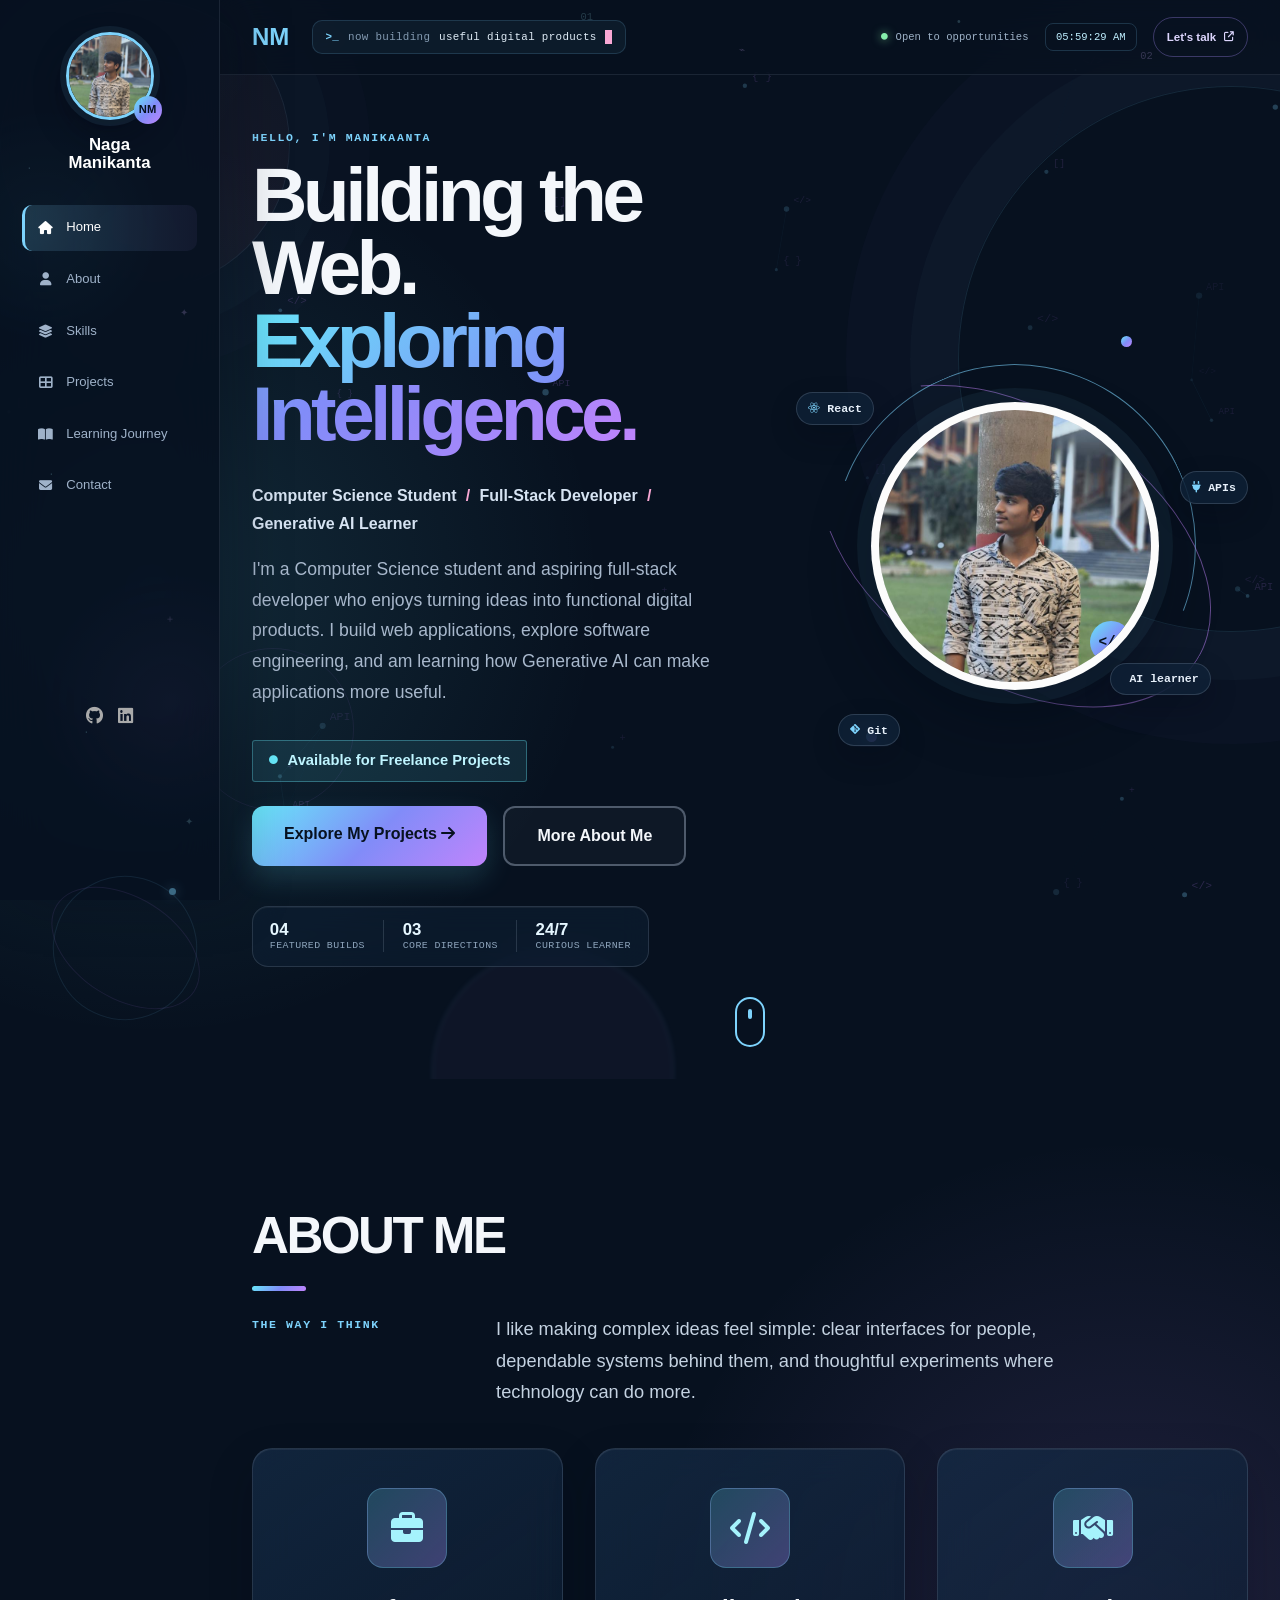
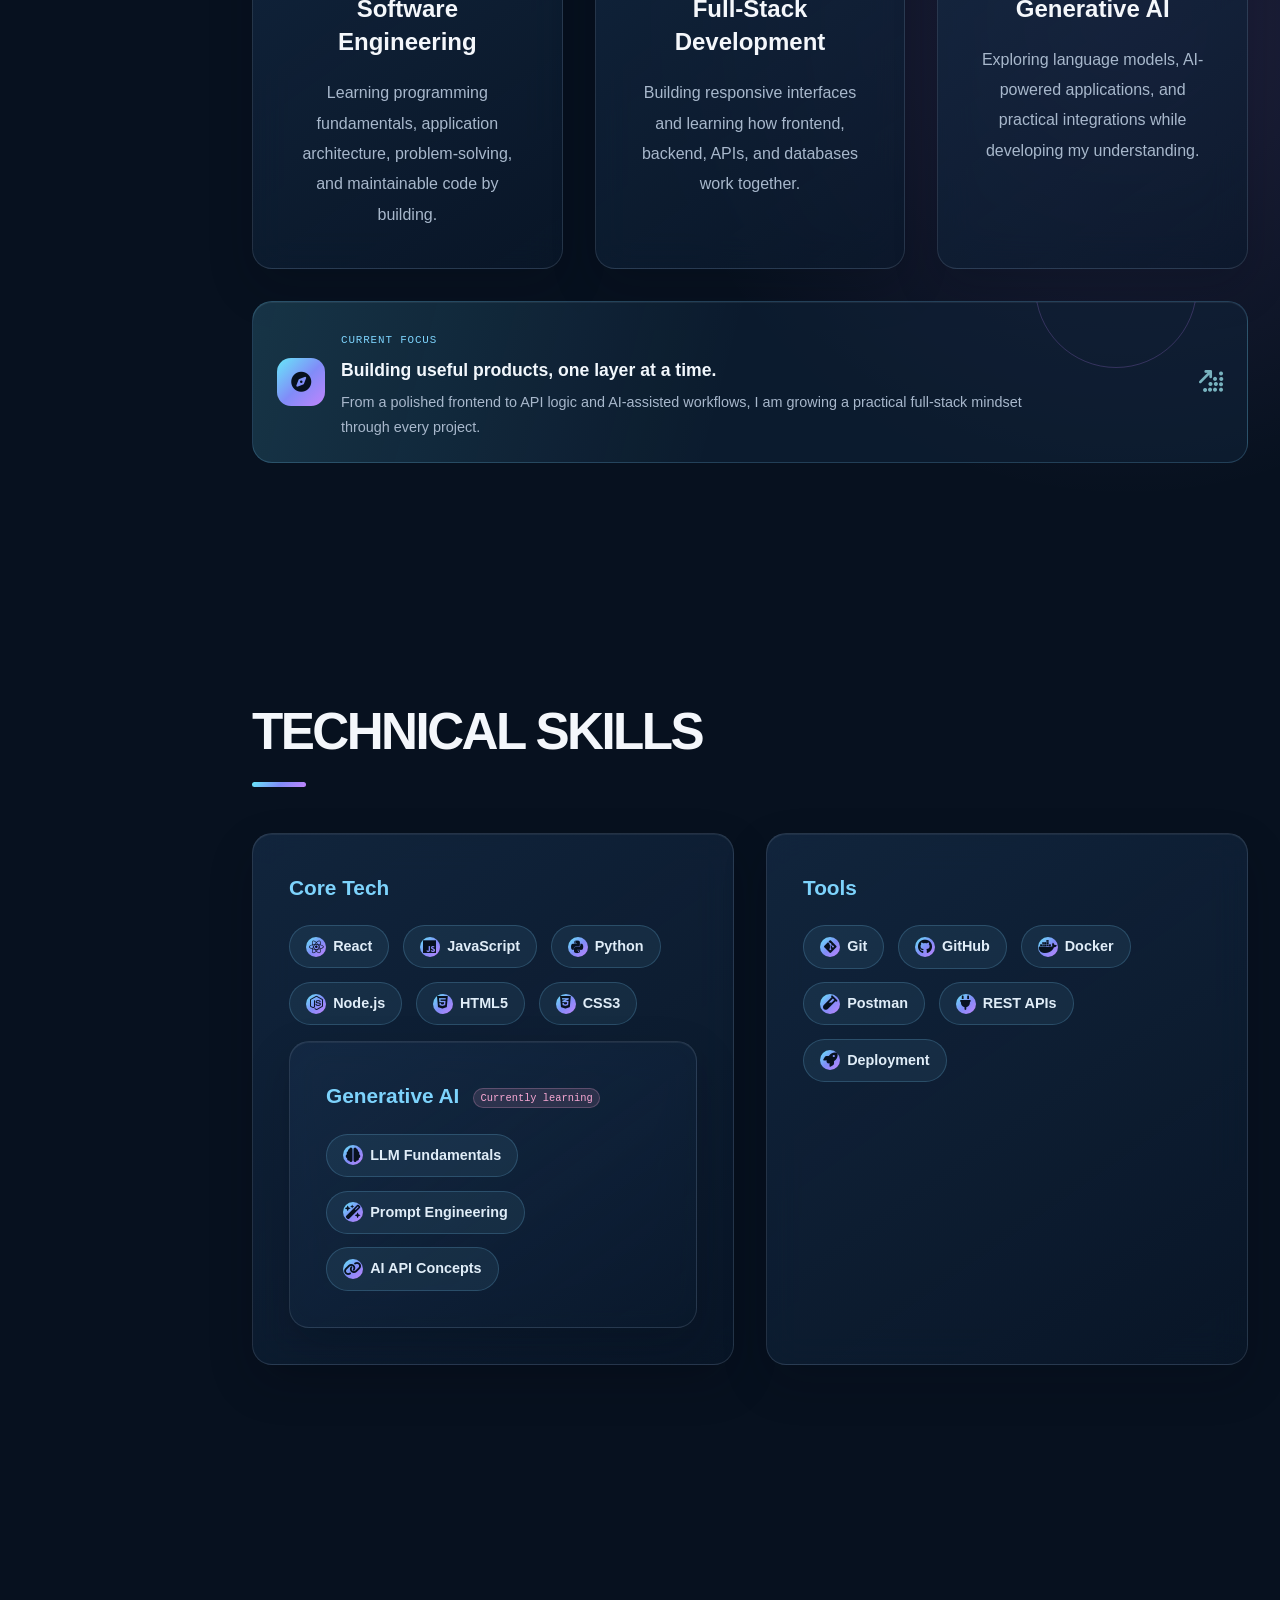
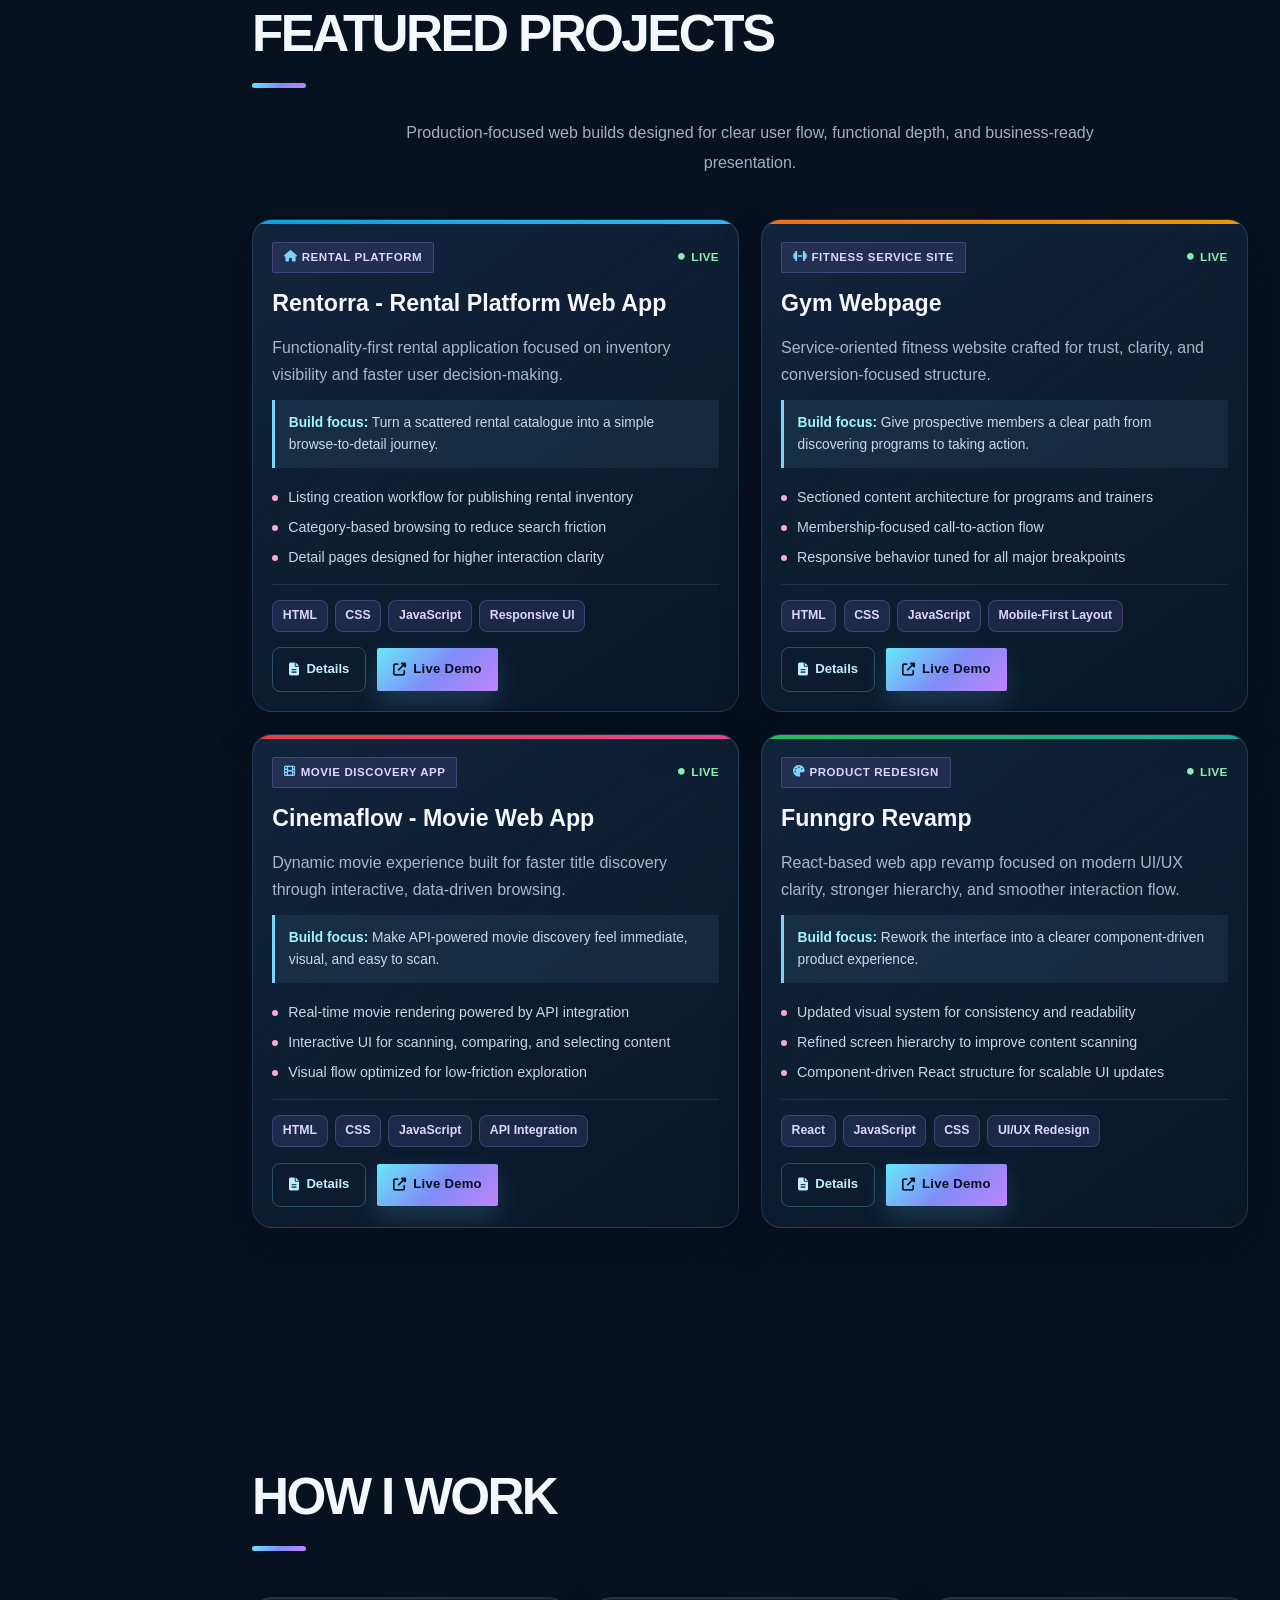
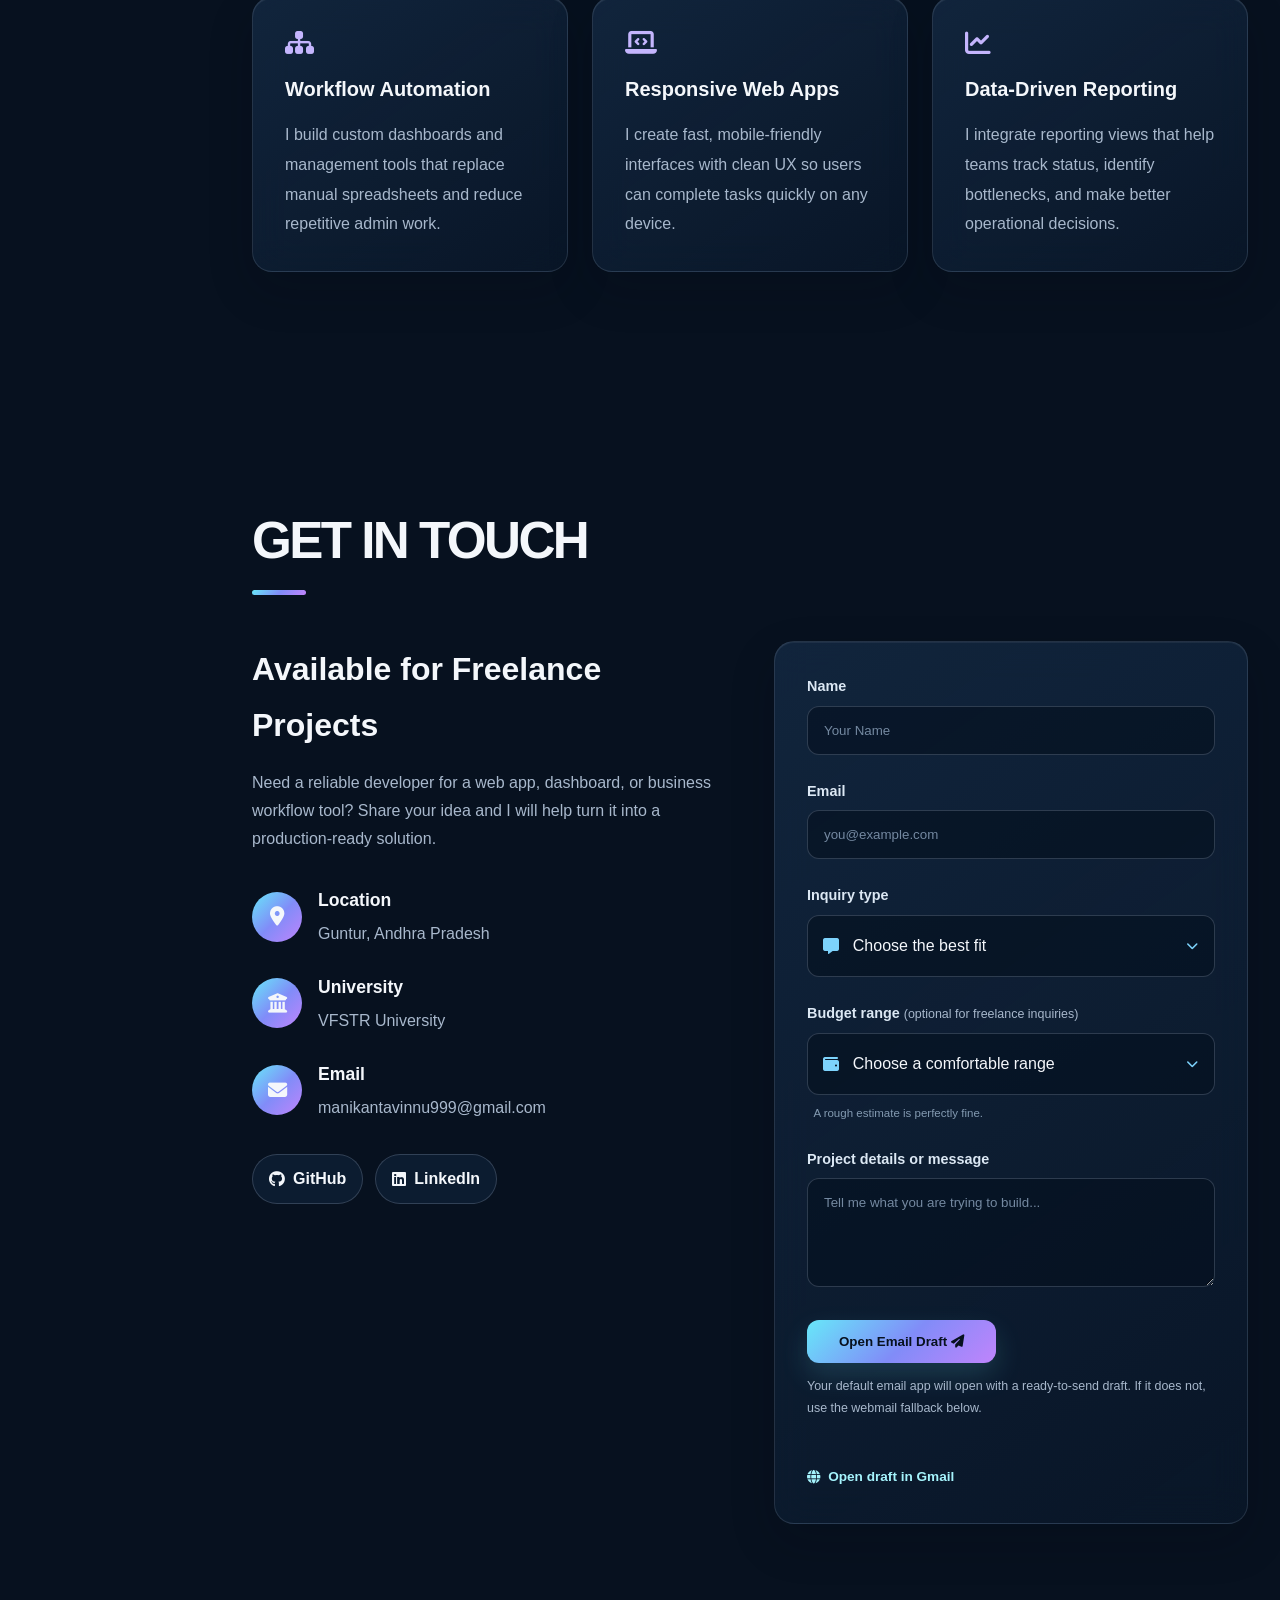
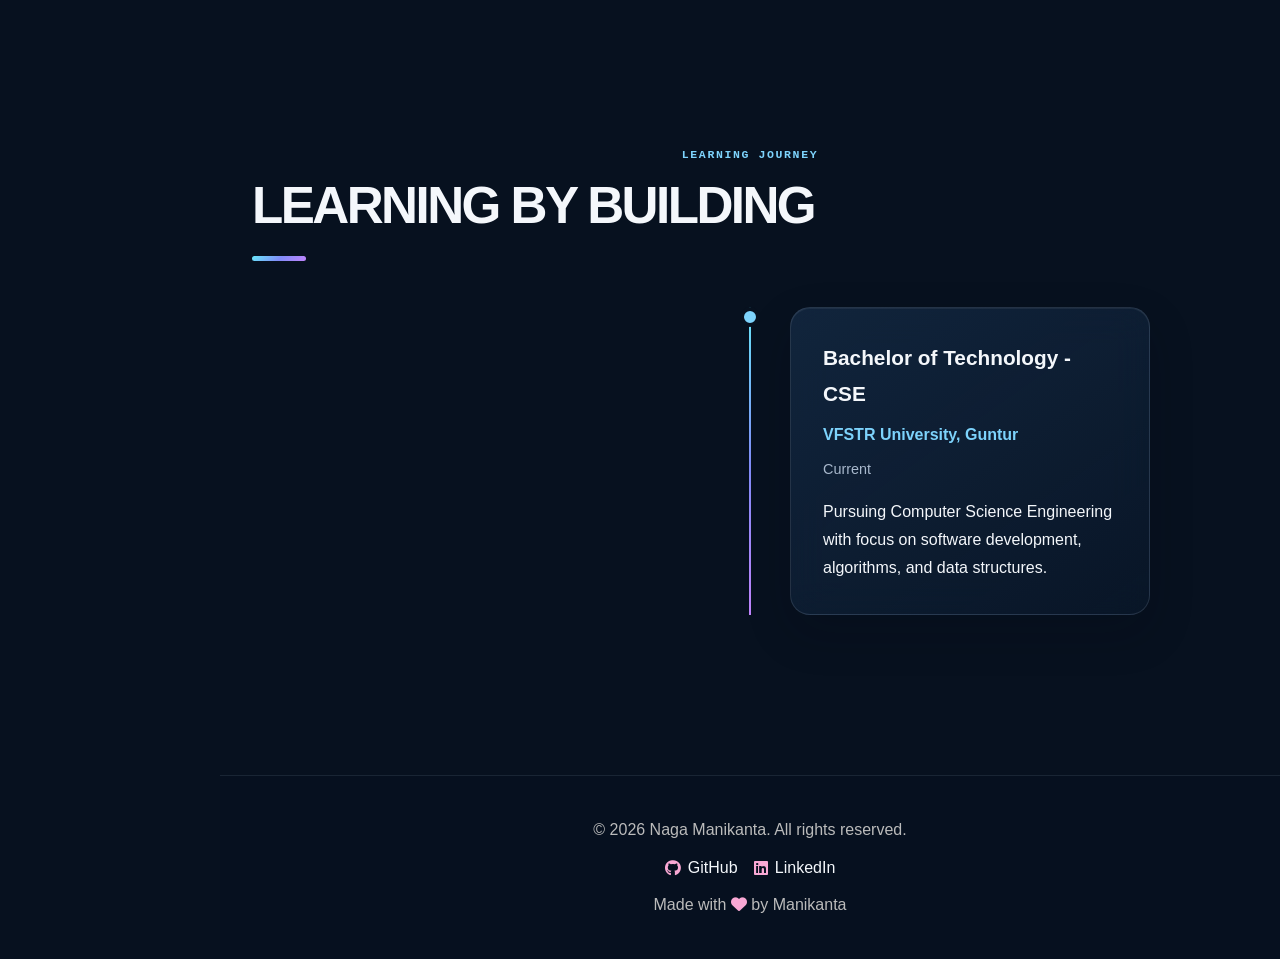
==== commit c2503137: "new file:   ambient.js" ====
--- a/index.html
+++ b/index.html
@@ -534,5 +534,6 @@
     <div class="particles" id="particles"></div>
 
     <script src="script.js"></script>
+    <script src="ambient.js"></script>
 </body>
 </html>
--- a/style.css
+++ b/style.css
@@ -3,6 +3,20 @@
     margin: 0;
     padding: 0;
     box-sizing: border-box;
+}
+
+.project-page-body {
+    position: relative;
+    min-height: 100vh;
+    background:
+        radial-gradient(circle at 12% 18%, rgba(103, 232, 249, 0.1), transparent 25rem),
+        radial-gradient(circle at 88% 78%, rgba(192, 132, 252, 0.1), transparent 24rem),
+        #07111f;
+}
+
+.project-page-body .project-page {
+    position: relative;
+    z-index: 1;
 }
 
 :root {
@@ -27,6 +41,169 @@
     color: var(--text-light);
     line-height: 1.75;
     overflow-x: hidden;
+    isolation: isolate;
+}
+
+body::before,
+body::after {
+    content: '';
+    position: fixed;
+    z-index: -2;
+    width: 18rem;
+    height: 18rem;
+    border: 1px solid rgba(125, 211, 252, 0.08);
+    border-radius: 50%;
+    pointer-events: none;
+    animation: ambientDrift 18s ease-in-out infinite alternate;
+}
+
+body::before {
+    top: 14%;
+    right: -8rem;
+    box-shadow:
+        0 0 0 2.5rem rgba(125, 211, 252, 0.018),
+        0 0 0 5rem rgba(167, 139, 250, 0.014);
+}
+
+body::after {
+    bottom: 10%;
+    left: 15%;
+    width: 10rem;
+    height: 10rem;
+    border-color: rgba(192, 132, 252, 0.08);
+    animation-delay: -8s;
+}
+
+@keyframes ambientDrift {
+    from { transform: translate3d(-1rem, -0.5rem, 0) rotate(0deg); }
+    to { transform: translate3d(1rem, 1.2rem, 0) rotate(12deg); }
+}
+
+.pointer-trail {
+    position: fixed;
+    inset: 0;
+    z-index: 1101;
+    overflow: hidden;
+    pointer-events: none;
+}
+
+.trail-particle {
+    position: absolute;
+    display: grid;
+    place-items: center;
+    width: 1rem;
+    height: 1rem;
+    color: rgba(165, 243, 252, .8);
+    font: 1rem "JetBrains Mono", monospace;
+    text-shadow: 0 0 10px rgba(103, 232, 249, .8);
+    animation: trailParticle .75s ease-out forwards;
+}
+
+@keyframes trailParticle {
+    from { opacity: .85; transform: scale(1) translate3d(0, 0, 0); }
+    to { opacity: 0; transform: scale(.25) translate3d(var(--trail-x), var(--trail-y), 0); }
+}
+
+.ambient-particles {
+    position: fixed;
+    inset: 0;
+    z-index: -2;
+    width: 100%;
+    height: 100%;
+    pointer-events: none;
+    opacity: .72;
+}
+
+.sidebar-particles,
+.header-particles {
+    position: absolute;
+    inset: 0;
+    overflow: hidden;
+    pointer-events: none;
+}
+
+.sidebar-particles {
+    z-index: 0;
+    opacity: .48;
+    background:
+        radial-gradient(circle at 20% 25%, rgba(103, 232, 249, .08), transparent 8rem),
+        radial-gradient(circle at 78% 78%, rgba(192, 132, 252, .08), transparent 9rem);
+}
+
+.sidebar-orbit {
+    position: absolute;
+    top: 9rem;
+    left: 50%;
+    z-index: 0;
+    width: 9rem;
+    height: 9rem;
+    opacity: .45;
+    pointer-events: none;
+    transform: translateX(-50%);
+}
+
+.sidebar-orbit-ring {
+    position: absolute;
+    inset: 0;
+    border: 1px solid rgba(125, 211, 252, .22);
+    border-radius: 50%;
+    transform: rotate(-25deg);
+}
+
+.sidebar-orbit-ring-offset {
+    inset: 1.3rem -.6rem;
+    border-color: rgba(192, 132, 252, .22);
+    transform: rotate(32deg);
+}
+
+.sidebar-orbit-dot {
+    position: absolute;
+    top: 8%;
+    right: 15%;
+    width: .45rem;
+    height: .45rem;
+    border-radius: 50%;
+    background: #7dd3fc;
+    box-shadow: 0 0 12px rgba(125, 211, 252, .75);
+}
+
+.sidebar-particles span,
+.header-particles span {
+    position: absolute;
+    display: grid;
+    place-items: center;
+    color: rgba(165, 243, 252, .38);
+    font: .65rem "JetBrains Mono", monospace;
+    animation: zoneFloat 8s ease-in-out infinite;
+    animation-delay: calc(var(--i) * -1.4s);
+}
+
+.editorial-portfolio .sidebar > :not(.sidebar-particles),
+.editorial-portfolio .navbar > *:not(.header-particles) {
+    position: relative;
+    z-index: 1;
+}
+
+.sidebar-particles span:nth-child(1) { top: 18%; left: 12%; }
+.sidebar-particles span:nth-child(2) { top: 34%; right: 14%; color: rgba(216, 180, 254, .42); }
+.sidebar-particles span:nth-child(3) { top: 52%; left: 22%; }
+.sidebar-particles span:nth-child(4) { top: 68%; right: 20%; color: rgba(216, 180, 254, .42); }
+.sidebar-particles span:nth-child(5) { bottom: 18%; left: 38%; }
+.sidebar-particles span:nth-child(6) { bottom: 8%; right: 12%; }
+
+.header-particles {
+    z-index: 0;
+    opacity: .5;
+}
+
+.header-particles span:nth-child(1) { top: 15%; left: 34%; }
+.header-particles span:nth-child(2) { top: 58%; left: 49%; color: rgba(216, 180, 254, .45); }
+.header-particles span:nth-child(3) { top: 22%; right: 30%; }
+.header-particles span:nth-child(4) { bottom: 16%; right: 12%; color: rgba(216, 180, 254, .45); }
+
+@keyframes zoneFloat {
+    0%, 100% { transform: translate3d(0, 0, 0) scale(1); opacity: .45; }
+    50% { transform: translate3d(4px, -8px, 0) scale(1.15); opacity: .9; }
 }
 
 .container {
@@ -1343,6 +1520,7 @@
 }
 @media (prefers-reduced-motion: reduce) {
     *, *::before, *::after { animation-duration: .01ms !important; animation-iteration-count: 1 !important; scroll-behavior: auto !important; transition-duration: .01ms !important; }
+    .pointer-trail { display: none; }
 }
 
 /* Editorial portfolio direction */
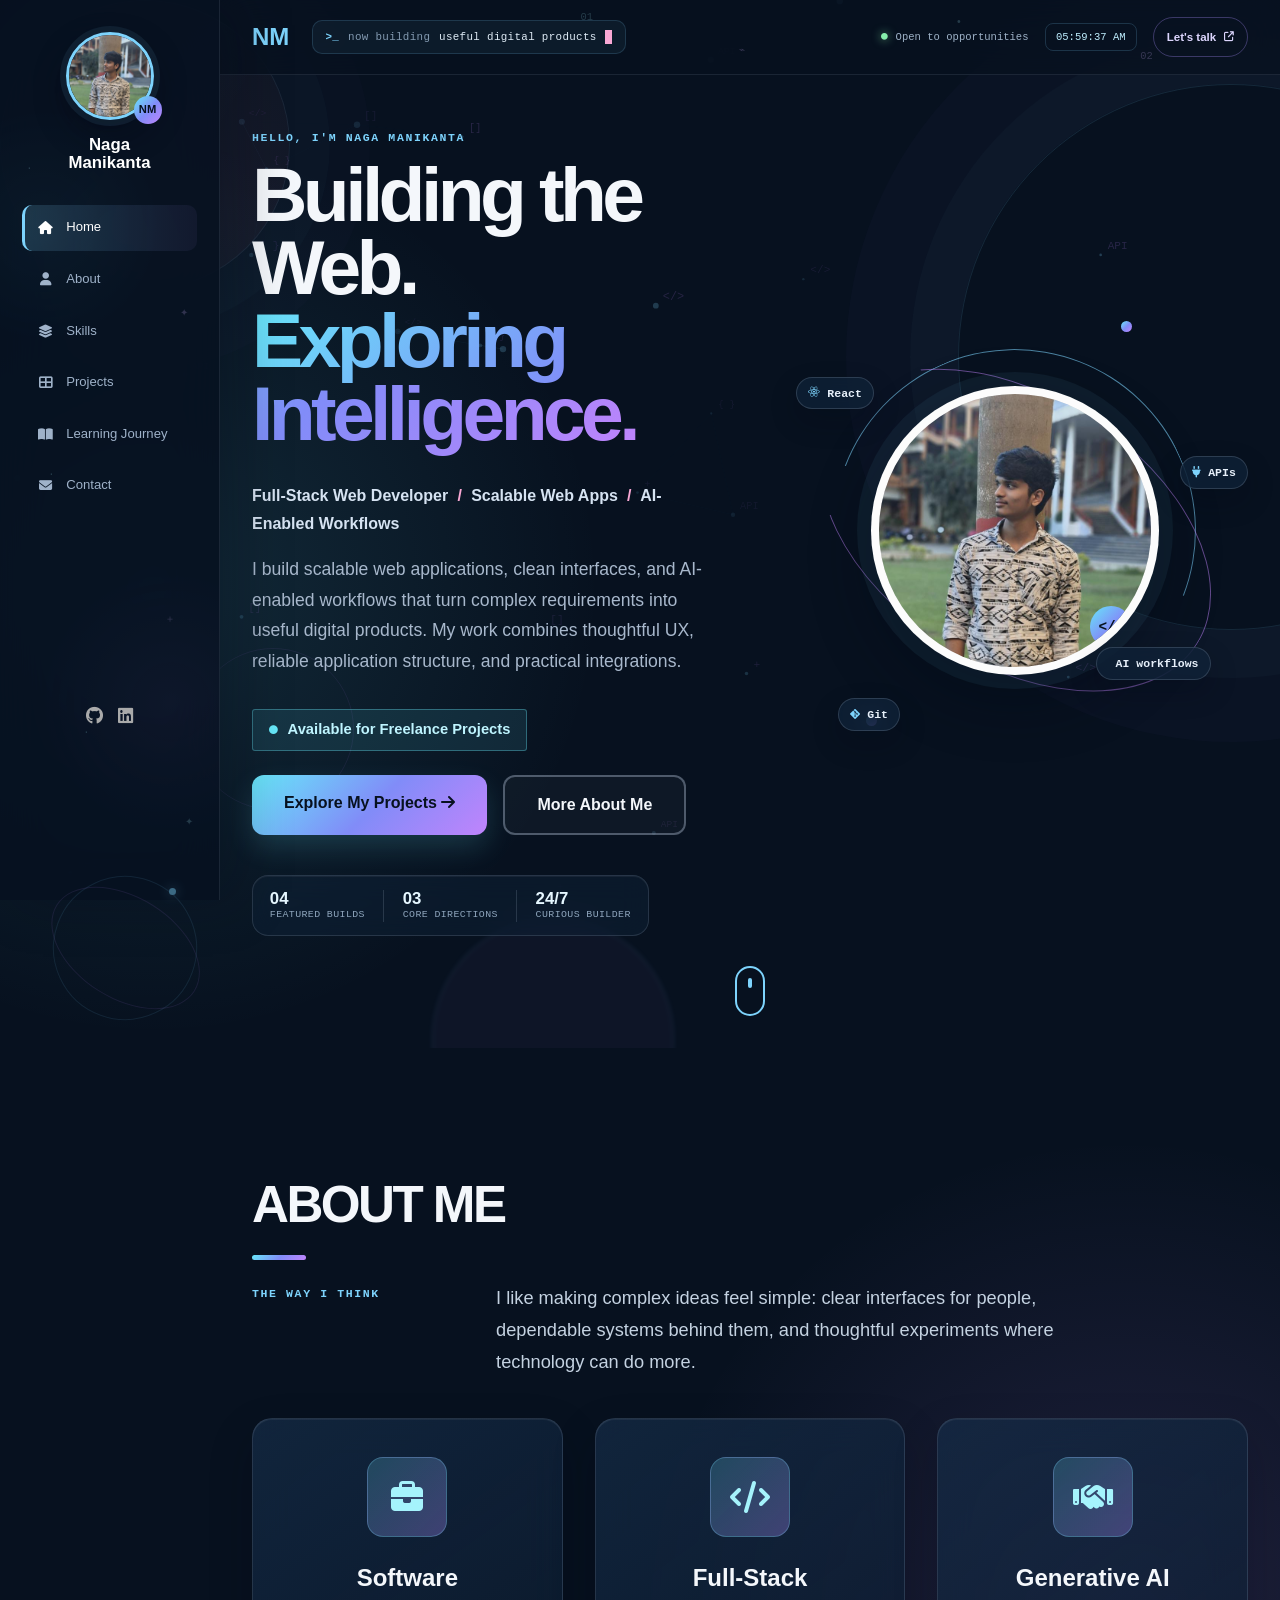
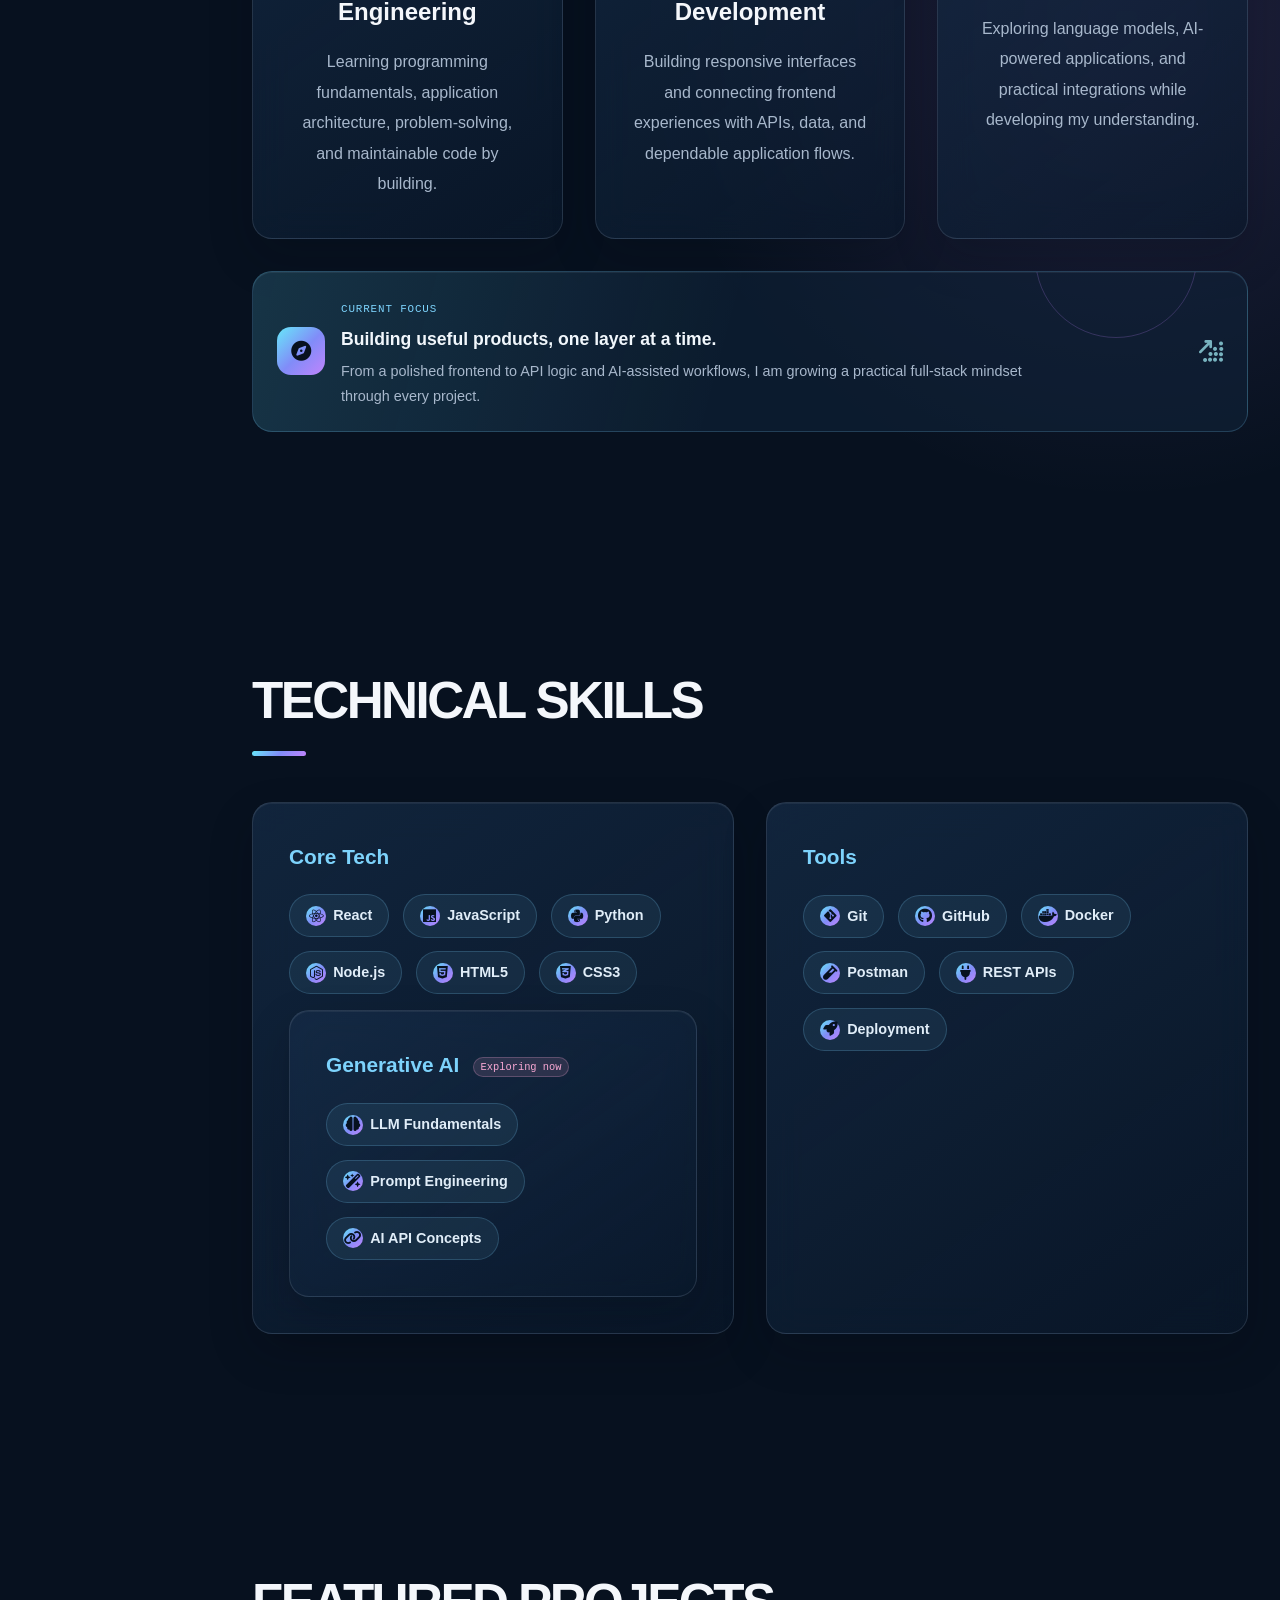
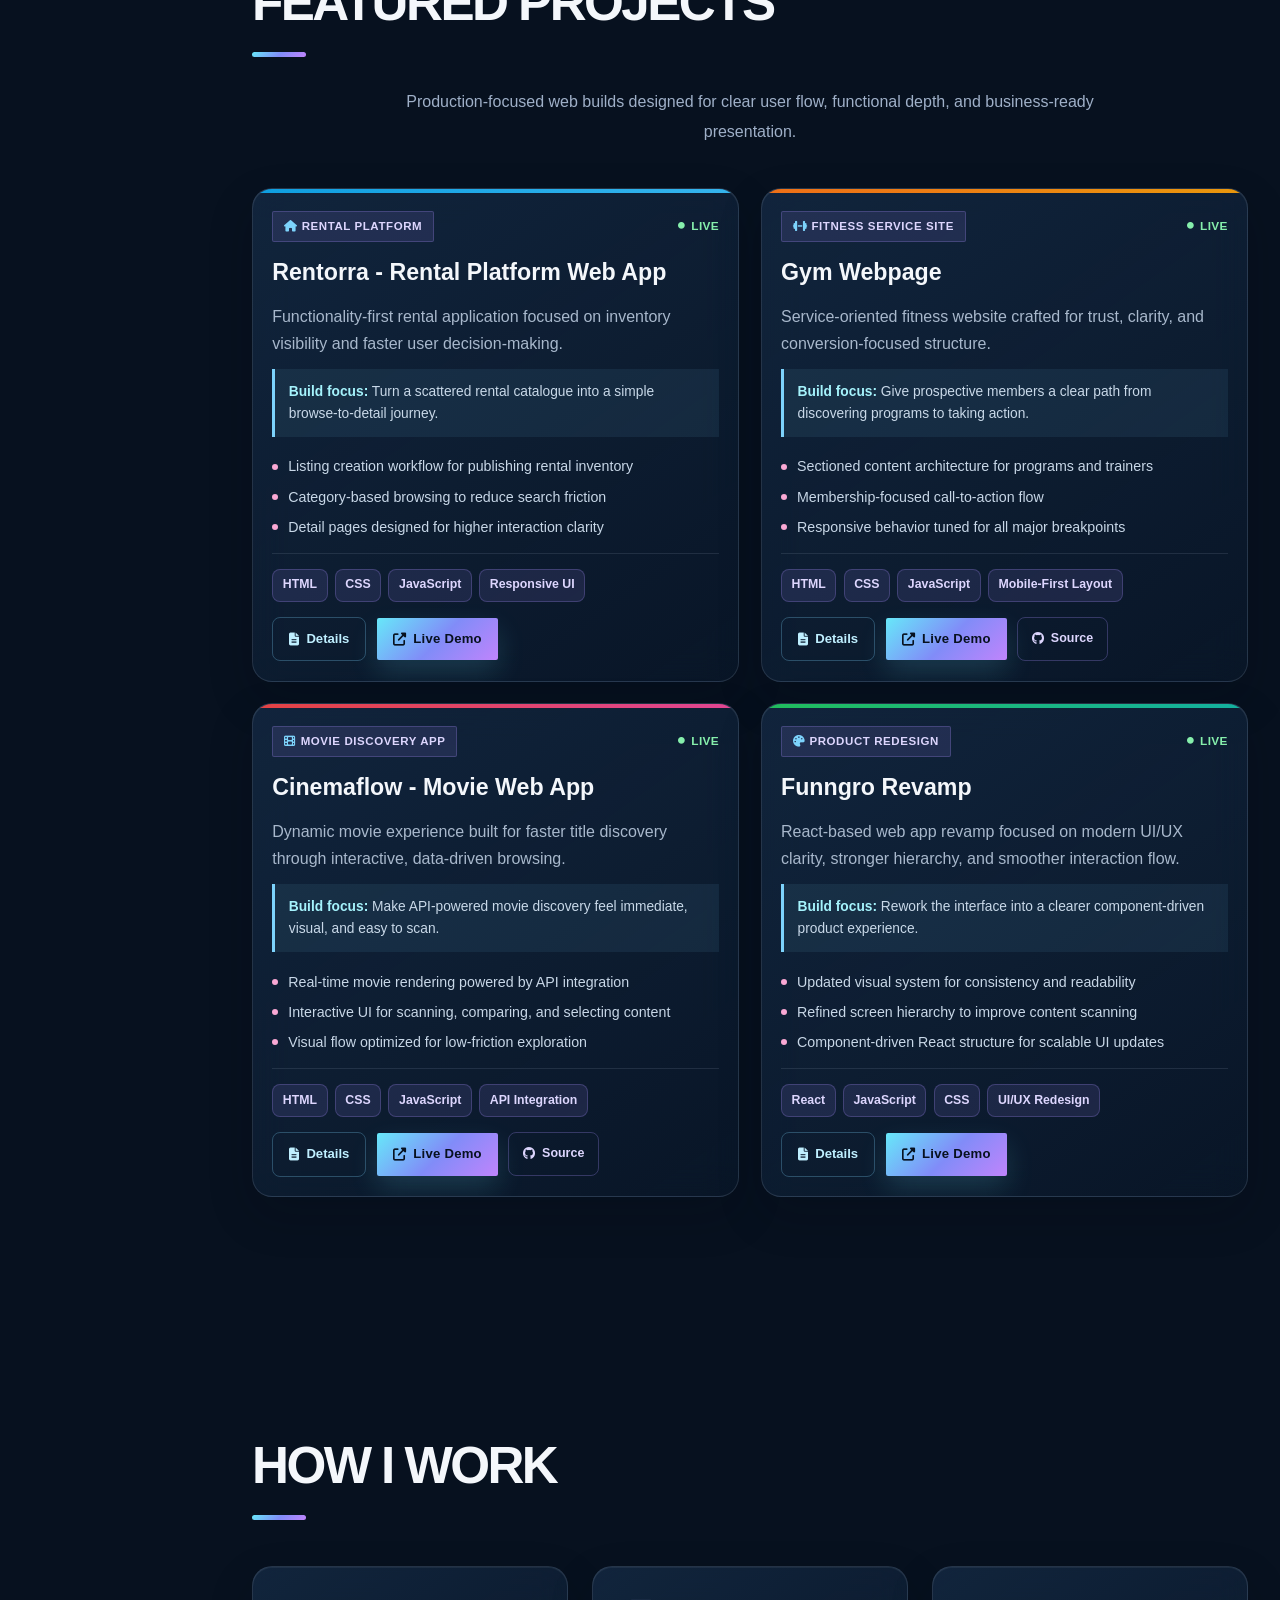
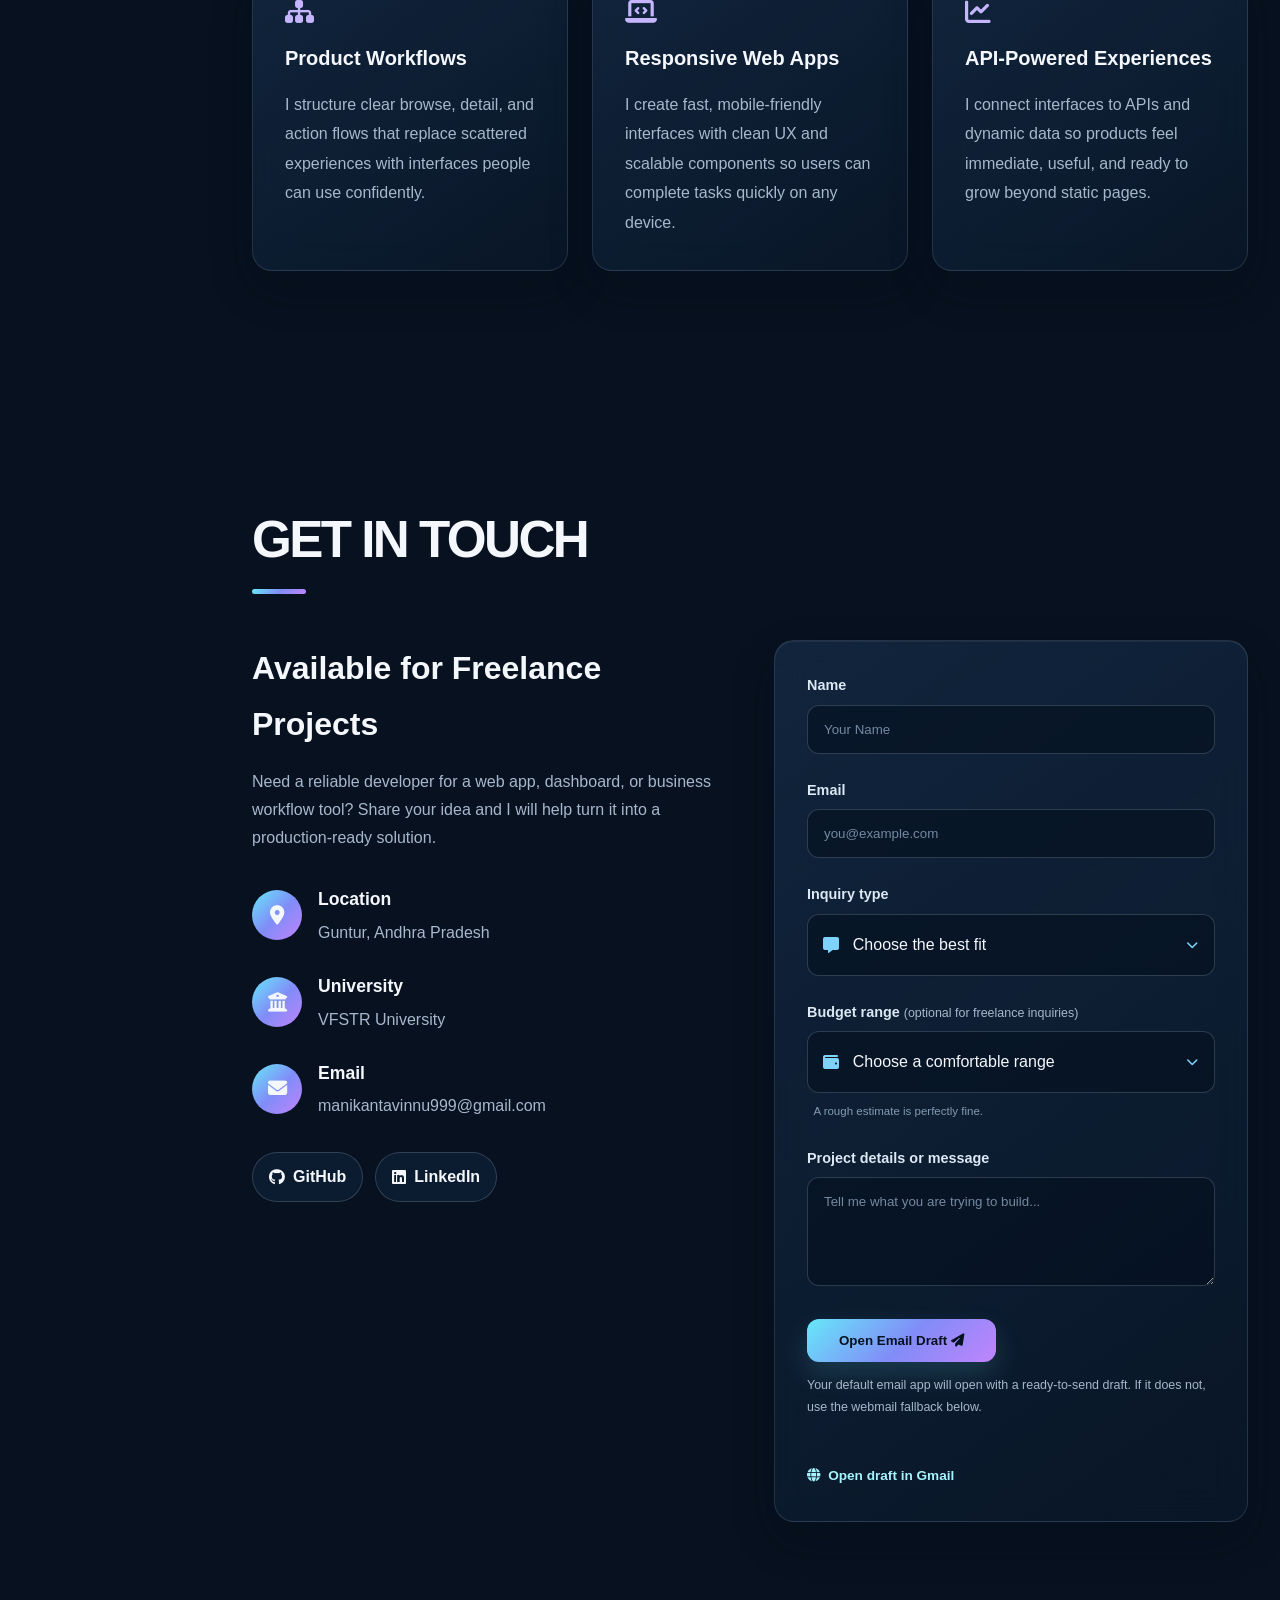
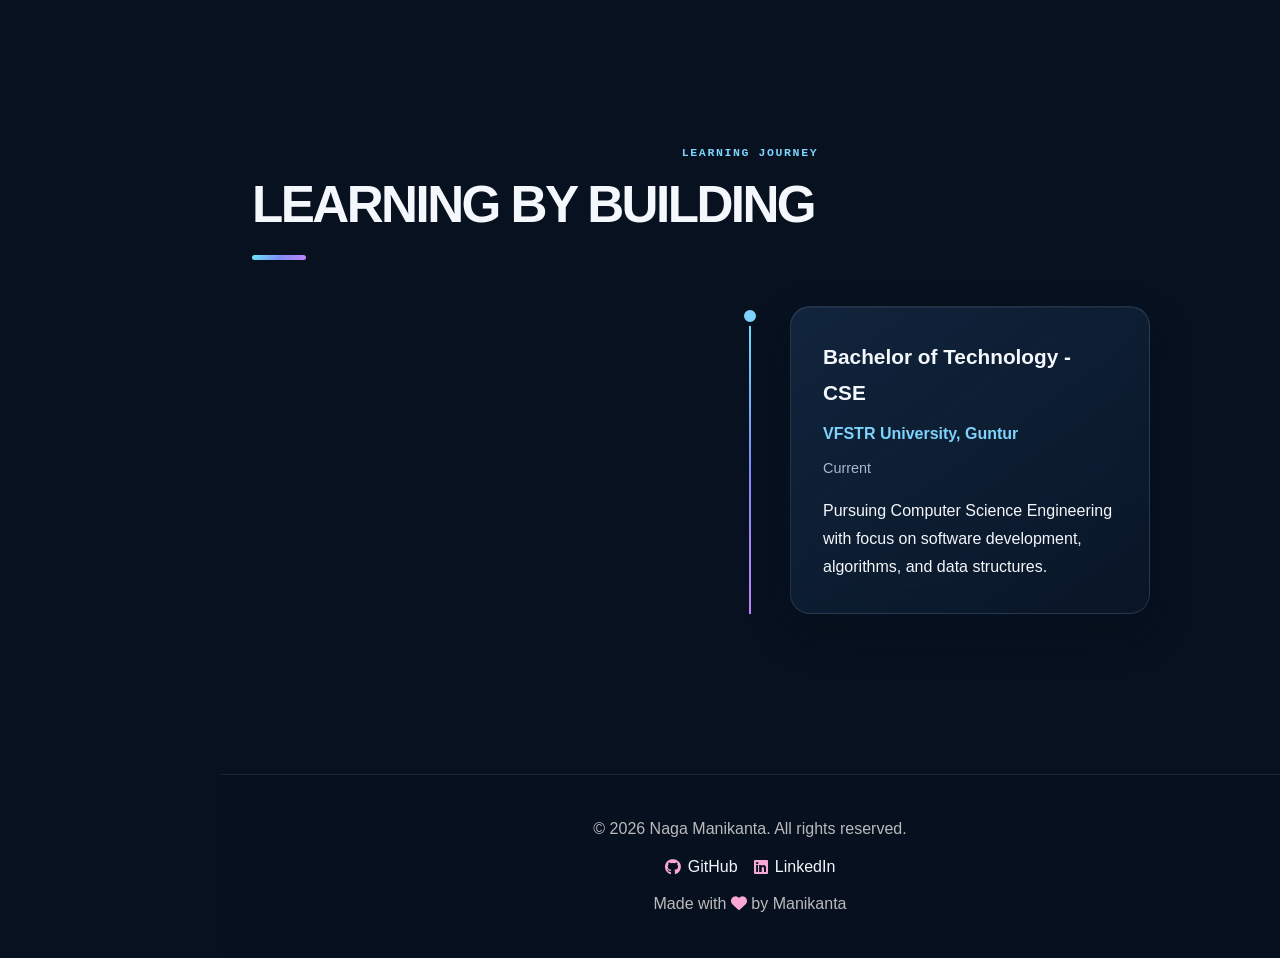
==== commit 13bbe798: "changeset: 1" ====
--- a/index.html
+++ b/index.html
@@ -70,14 +70,14 @@
             <div class="hero-content">
                 <div class="hero-title-wrapper">
                     <img src="img prfl.jpg" alt="Naga Manikanta" class="profile-img-small">
-                    <span class="hero-eyebrow">HELLO, I'M MANIKAANTA</span>
+                    <span class="hero-eyebrow">HELLO, I'M NAGA MANIKANTA</span>
                     <h1 class="hero-title" data-text="Building the Web. Exploring Intelligence.">
                         Building the Web.<br><span class="gradient-text">Exploring Intelligence.</span>
                     </h1>
                 </div>
-                <p class="hero-subtitle">Computer Science Student <span>/</span> Full-Stack Developer <span>/</span> Generative AI Learner</p>
+                <p class="hero-subtitle">Full-Stack Web Developer <span>/</span> Scalable Web Apps <span>/</span> AI-Enabled Workflows</p>
                 <p class="hero-description">
-                    I'm a Computer Science student and aspiring full-stack developer who enjoys turning ideas into functional digital products. I build web applications, explore software engineering, and am learning how Generative AI can make applications more useful.
+                    I build scalable web applications, clean interfaces, and AI-enabled workflows that turn complex requirements into useful digital products. My work combines thoughtful UX, reliable application structure, and practical integrations.
                 </p>
                 <div class="availability-pill">
                     <i class="fas fa-circle"></i>
@@ -100,7 +100,7 @@
                     <div class="proof-divider"></div>
                     <div class="proof-item">
                         <strong>24/7</strong>
-                        <span>Curious learner</span>
+                        <span>Curious builder</span>
                     </div>
                 </div>
             </div>
@@ -114,7 +114,7 @@
                     </div>
                     <span class="hero-chip chip-react"><i class="fab fa-react"></i> React</span>
                     <span class="hero-chip chip-api"><i class="fas fa-plug"></i> APIs</span>
-                    <span class="hero-chip chip-ai"><i class="fas fa-sparkles"></i> AI learner</span>
+                    <span class="hero-chip chip-ai"><i class="fas fa-sparkles"></i> AI workflows</span>
                     <span class="hero-chip chip-git"><i class="fab fa-git-alt"></i> Git</span>
                     <span class="orbit-dot orbit-dot-top"></span>
                     <span class="orbit-dot orbit-dot-bottom"></span>
@@ -149,7 +149,7 @@
                         <i class="fas fa-code"></i>
                     </div>
                     <h3>Full-Stack Development</h3>
-                    <p>Building responsive interfaces and learning how frontend, backend, APIs, and databases work together.</p>
+                    <p>Building responsive interfaces and connecting frontend experiences with APIs, data, and dependable application flows.</p>
                 </div>
                 <div class="about-card">
                     <div class="card-icon">
@@ -187,7 +187,7 @@
                         <span class="tech-tag"><i class="fab fa-css3-alt"></i> CSS3</span>
                     </div>
                     <div class="skill-category skill-learning">
-                        <h3 class="category-title">Generative AI <span class="learning-label">Currently learning</span></h3>
+                        <h3 class="category-title">Generative AI <span class="learning-label">Exploring now</span></h3>
                         <div class="tech-tags skill-stack">
                             <span class="tech-tag"><i class="fas fa-brain"></i> LLM Fundamentals</span>
                             <span class="tech-tag"><i class="fas fa-wand-magic-sparkles"></i> Prompt Engineering</span>
@@ -278,6 +278,9 @@
                                 <a href="https://gymwebpage1.netlify.app/" target="_blank" rel="noopener noreferrer" class="project-link">
                                     <i class="fas fa-external-link-alt"></i> Live Demo
                                 </a>
+                                <a href="https://github.com/Manikaanta999/landing-page-fitness" target="_blank" rel="noopener noreferrer" class="project-source-link">
+                                    <i class="fab fa-github"></i> Source
+                                </a>
                             </div>
                         </div>
                     </div>
@@ -311,6 +314,9 @@
                                 <a href="https://cinemaflow.onrender.com/" target="_blank" rel="noopener noreferrer" class="project-link">
                                     <i class="fas fa-external-link-alt"></i> Live Demo
                                 </a>
+                                <a href="https://github.com/Manikaanta999/FP" target="_blank" rel="noopener noreferrer" class="project-source-link">
+                                    <i class="fab fa-github"></i> Source
+                                </a>
                             </div>
                         </div>
                     </div>
@@ -359,18 +365,18 @@
             <div class="services-grid">
                 <div class="service-card">
                     <i class="fas fa-sitemap"></i>
-                    <h3>Workflow Automation</h3>
-                    <p>I build custom dashboards and management tools that replace manual spreadsheets and reduce repetitive admin work.</p>
+                    <h3>Product Workflows</h3>
+                    <p>I structure clear browse, detail, and action flows that replace scattered experiences with interfaces people can use confidently.</p>
                 </div>
                 <div class="service-card">
                     <i class="fas fa-laptop-code"></i>
                     <h3>Responsive Web Apps</h3>
-                    <p>I create fast, mobile-friendly interfaces with clean UX so users can complete tasks quickly on any device.</p>
+                    <p>I create fast, mobile-friendly interfaces with clean UX and scalable components so users can complete tasks quickly on any device.</p>
                 </div>
                 <div class="service-card">
                     <i class="fas fa-chart-line"></i>
-                    <h3>Data-Driven Reporting</h3>
-                    <p>I integrate reporting views that help teams track status, identify bottlenecks, and make better operational decisions.</p>
+                    <h3>API-Powered Experiences</h3>
+                    <p>I connect interfaces to APIs and dynamic data so products feel immediate, useful, and ready to grow beyond static pages.</p>
                 </div>
             </div>
         </div>
--- a/style.css
+++ b/style.css
@@ -2066,6 +2066,27 @@
     transform: translateY(-2px);
 }
 
+.project-source-link {
+    display: inline-flex;
+    align-items: center;
+    gap: .45rem;
+    padding: .62rem .85rem;
+    border: 1px solid rgba(167, 139, 250, .28);
+    border-radius: 8px;
+    color: #ddd6fe;
+    font-size: .78rem;
+    font-weight: 700;
+    text-decoration: none;
+    transition: .25s ease;
+}
+
+.project-source-link:hover {
+    border-color: #c4b5fd;
+    background: rgba(167, 139, 250, .12);
+    color: #fff;
+    transform: translateY(-2px);
+}
+
 .editorial-portfolio .btn-secondary {
     color: var(--editorial-text);
     border-color: rgba(148, 163, 184, 0.48);
@@ -2674,6 +2695,118 @@
 }
 
 @media (max-width: 768px) {
+    .ambient-particles {
+        opacity: .32;
+    }
+
+    .header-particles {
+        display: none;
+    }
+
+    .editorial-portfolio .hero::before,
+    .editorial-portfolio .hero::after {
+        opacity: .35;
+    }
+
+    .editorial-portfolio .hero::before {
+        width: 24rem;
+        height: 24rem;
+        top: 22%;
+        right: -14rem;
+    }
+
+    .editorial-portfolio .hero::after {
+        width: 9rem;
+        height: 9rem;
+        bottom: 4%;
+        left: -4rem;
+    }
+
+    .editorial-portfolio .navbar {
+        min-height: 70px;
+    }
+
+    .editorial-portfolio .nav-container {
+        min-height: 70px;
+        padding: 0 .9rem;
+        gap: .55rem;
+    }
+
+    .editorial-portfolio .logo {
+        flex: 0 0 auto;
+    }
+
+    .editorial-portfolio .logo-text {
+        font-size: 1.25rem;
+    }
+
+    .nav-command {
+        min-width: 0;
+        padding: .48rem .55rem;
+        border-radius: 9px;
+    }
+
+    .command-prompt {
+        font-size: .68rem;
+    }
+
+    .command-value {
+        max-width: 8.5rem;
+        font-size: .58rem;
+    }
+
+    .editorial-portfolio .nav-contact {
+        width: 2.15rem;
+        height: 2.15rem;
+        justify-content: center;
+        padding: 0;
+    }
+
+    .editorial-portfolio .hamburger {
+        width: 2.15rem;
+        height: 2.15rem;
+        align-items: center;
+        justify-content: center;
+    }
+
+    .editorial-portfolio .hamburger span {
+        width: 21px;
+        height: 2px;
+    }
+
+    .editorial-portfolio .hero {
+        min-height: auto;
+        padding-top: 88px;
+        padding-bottom: 4.5rem;
+    }
+
+    .editorial-portfolio .hero-container {
+        gap: 1.25rem;
+    }
+
+    .editorial-portfolio .hero-visual {
+        min-height: 235px;
+        order: -1;
+        margin-bottom: .25rem;
+    }
+
+    .editorial-portfolio .hero-orbit {
+        width: min(18rem, 88vw);
+    }
+
+    .editorial-portfolio .hero-portrait {
+        width: min(58%, 230px);
+        border-width: 6px;
+    }
+
+    .editorial-portfolio .hero-title {
+        font-size: clamp(2.45rem, 12vw, 4rem);
+    }
+
+    .sidebar-orbit {
+        display: none;
+    }
+
     .editorial-portfolio .nav-container {
         gap: .7rem;
     }
